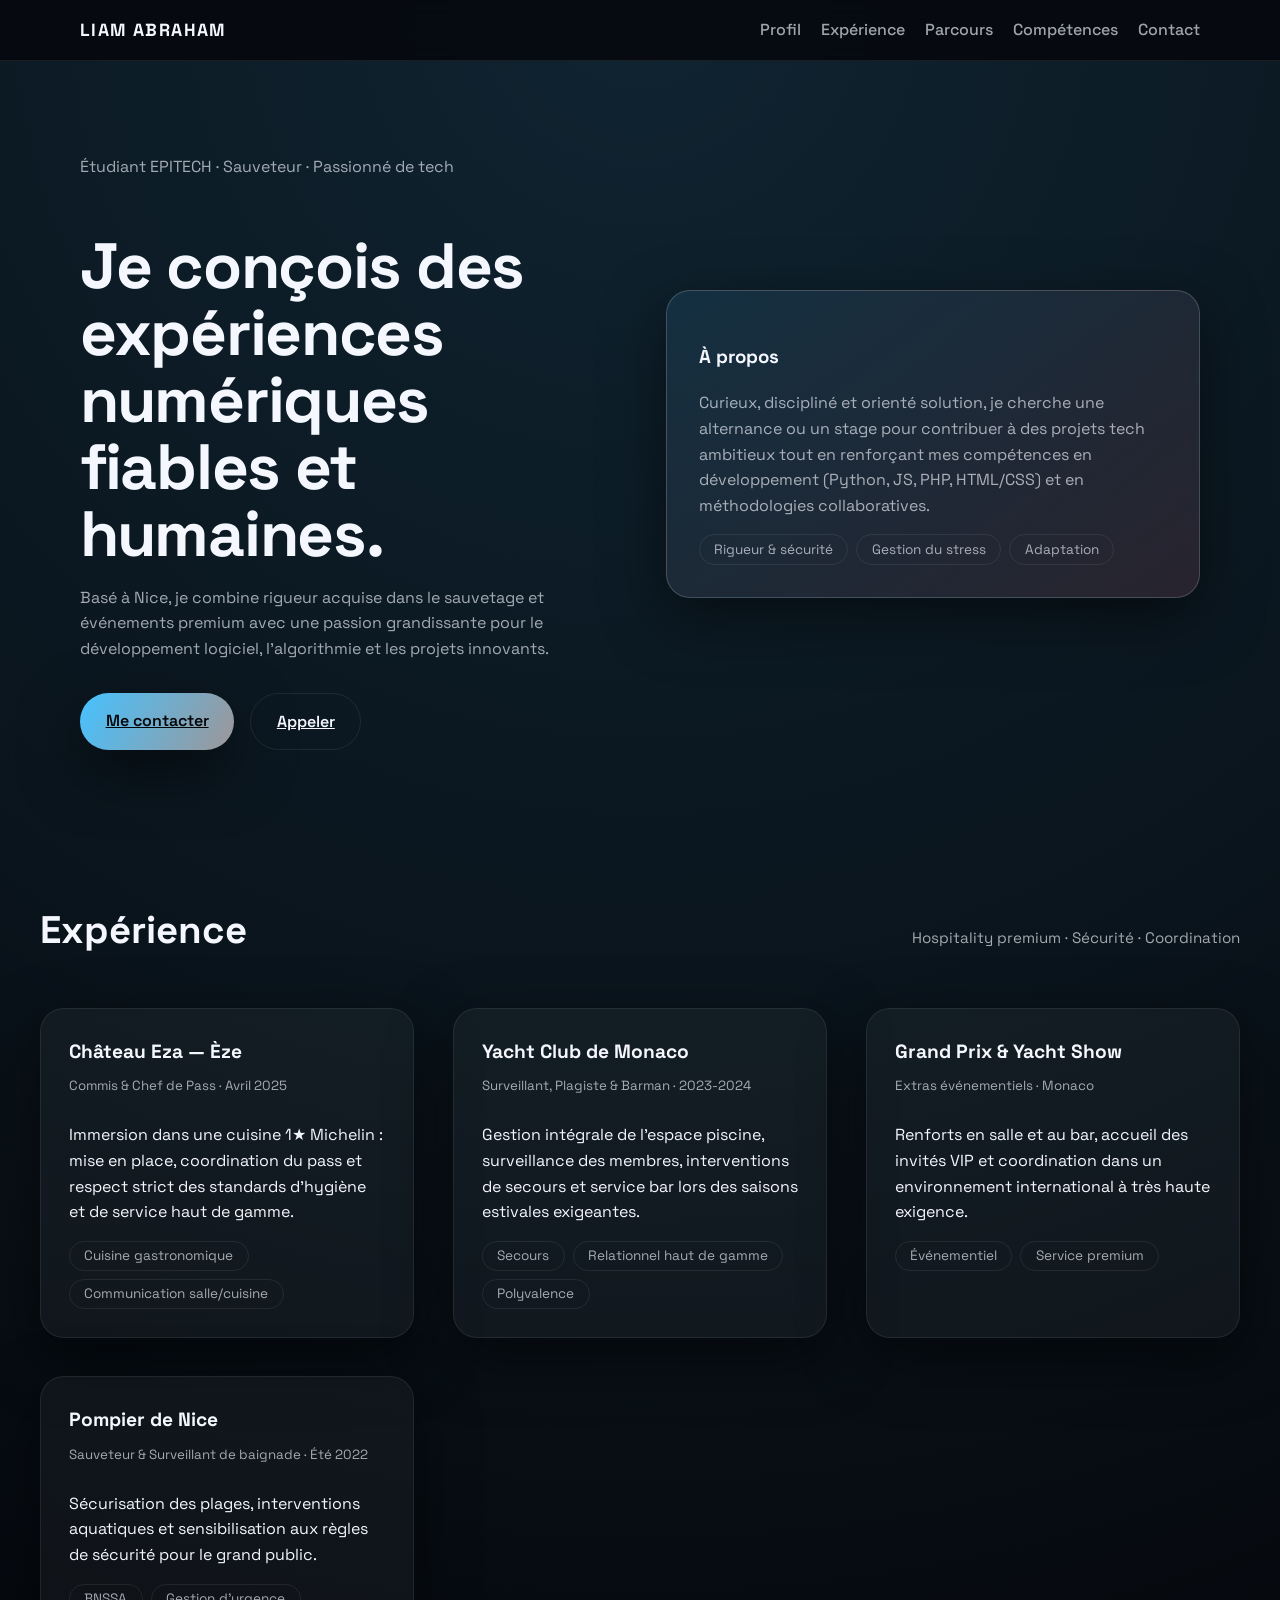
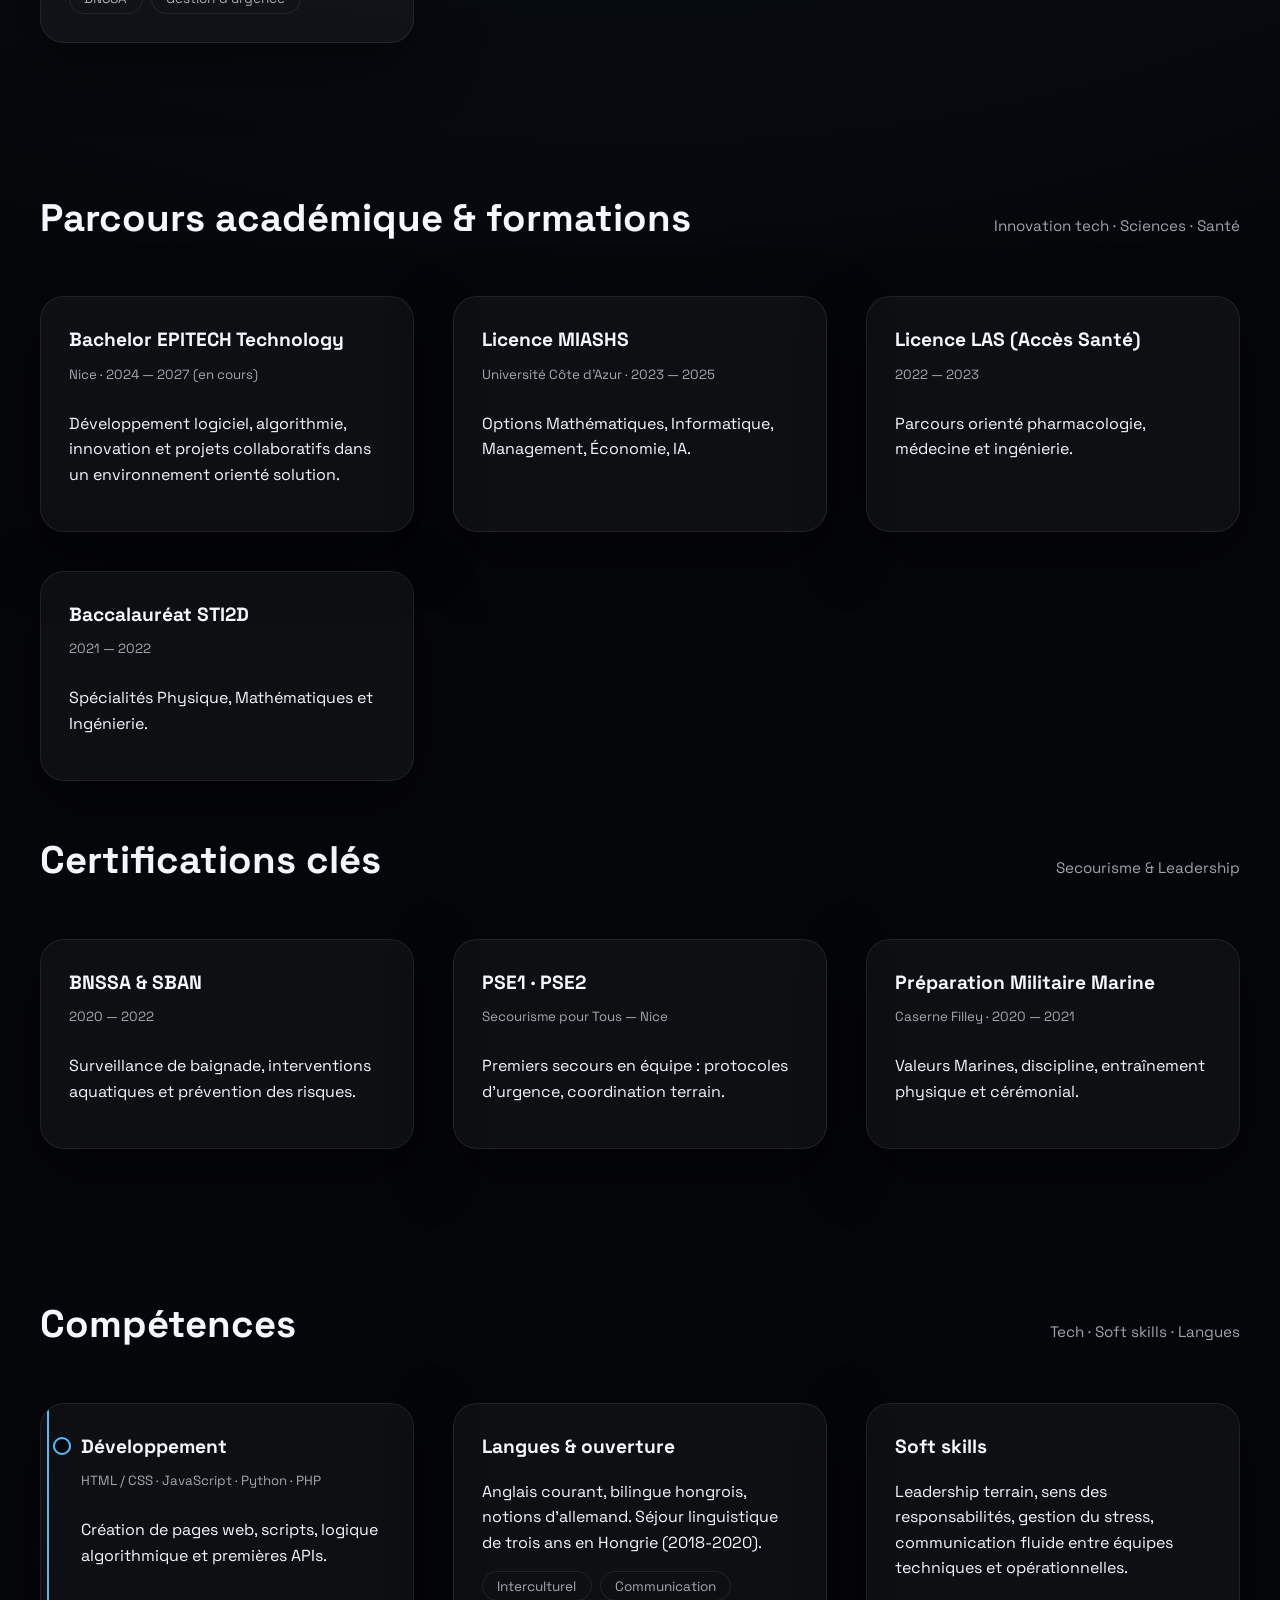
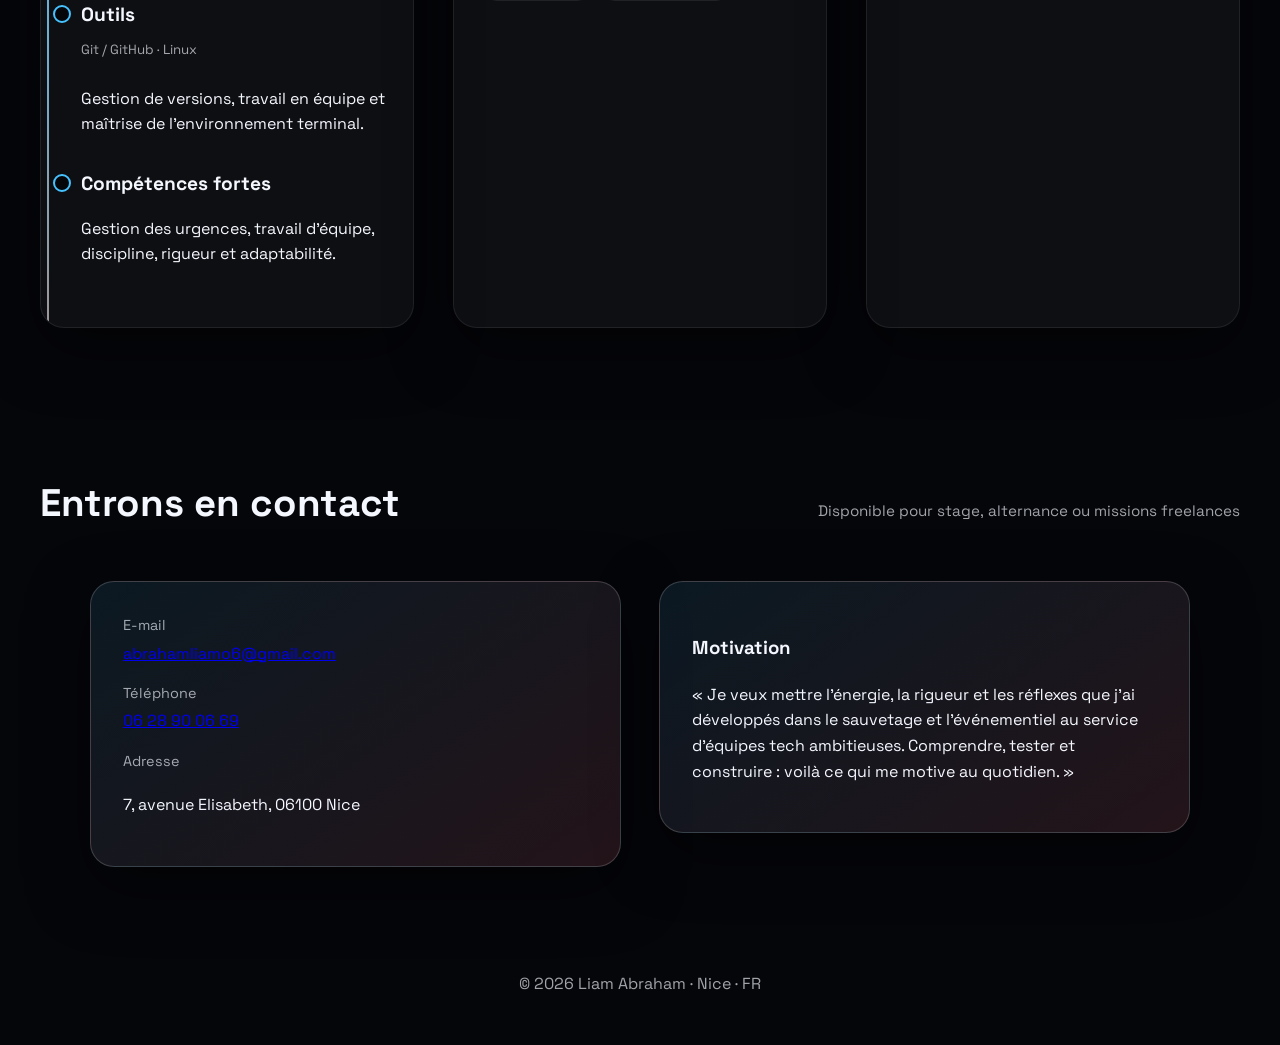
==== index.html @ f53c54f2 "ajout" ====
<!DOCTYPE html>
<html lang="fr">

<head>
  <meta charset="UTF-8" />
  <meta name="viewport" content="width=device-width, initial-scale=1.0" />
  <title>Portfolio — Liam Abraham</title>
  <link rel="preconnect" href="https://fonts.googleapis.com" />
  <link rel="preconnect" href="https://fonts.gstatic.com" crossorigin />
  <link href="https://fonts.googleapis.com/css2?family=Space+Grotesk:wght@400;500;600;700&display=swap" rel="stylesheet" />
  <link rel="stylesheet" href="./style.css" />
</head>

<body>
  <header>
    <div class="nav">
      <div class="brand">Liam Abraham</div>
      <button class="nav-toggle" aria-label="Ouvrir le menu">☰</button>
      <nav>
        <ul>
          <li><a href="#about">Profil</a></li>
          <li><a href="#experience">Expérience</a></li>
          <li><a href="#education">Parcours</a></li>
          <li><a href="#skills">Compétences</a></li>
          <li><a href="#contact">Contact</a></li>
        </ul>
      </nav>
    </div>
  </header>

  <main>
    <section class="hero" id="about">
      <div>
        <p>Étudiant EPITECH · Sauveteur · Passionné de tech</p>
        <h1>Je conçois des expériences numériques fiables et humaines.</h1>
        <p>
          Basé à Nice, je combine rigueur acquise dans le sauvetage et événements
          premium avec une passion grandissante pour le développement logiciel,
          l'algorithmie et les projets innovants.
        </p>
        <div class="cta-group">
          <a class="btn btn-primary" href="mailto:abrahamliamo6@gmail.com">Me contacter</a>
          <a class="btn btn-outline" href="tel:+33628900669">Appeler</a>
        </div>
      </div>
      <div class="profile-card">
        <h3>À propos</h3>
        <p>
          Curieux, discipliné et orienté solution, je cherche une alternance ou un stage
          pour contribuer à des projets tech ambitieux tout en renforçant mes compétences
          en développement (Python, JS, PHP, HTML/CSS) et en méthodologies collaboratives.
        </p>
        <div class="chip-row">
          <span class="chip">Rigueur & sécurité</span>
          <span class="chip">Gestion du stress</span>
          <span class="chip">Adaptation</span>
        </div>
      </div>
    </section>

    <section id="experience">
      <div class="section-heading">
        <h2>Expérience</h2>
        <span>Hospitality premium · Sécurité · Coordination</span>
      </div>
      <div class="grid">
        <article class="card">
          <h3>Château Eza — Èze</h3>
          <small>Commis & Chef de Pass · Avril 2025</small>
          <p>
            Immersion dans une cuisine 1★ Michelin : mise en place, coordination du pass et
            respect strict des standards d'hygiène et de service haut de gamme.
          </p>
          <div class="chip-row">
            <span class="chip">Cuisine gastronomique</span>
            <span class="chip">Communication salle/cuisine</span>
          </div>
        </article>
        <article class="card">
          <h3>Yacht Club de Monaco</h3>
          <small>Surveillant, Plagiste & Barman · 2023-2024</small>
          <p>
            Gestion intégrale de l'espace piscine, surveillance des membres, interventions de
            secours et service bar lors des saisons estivales exigeantes.
          </p>
          <div class="chip-row">
            <span class="chip">Secours</span>
            <span class="chip">Relationnel haut de gamme</span>
            <span class="chip">Polyvalence</span>
          </div>
        </article>
        <article class="card">
          <h3>Grand Prix & Yacht Show</h3>
          <small>Extras événementiels · Monaco</small>
          <p>
            Renforts en salle et au bar, accueil des invités VIP et coordination dans un
            environnement international à très haute exigence.
          </p>
          <div class="chip-row">
            <span class="chip">Événementiel</span>
            <span class="chip">Service premium</span>
          </div>
        </article>
        <article class="card">
          <h3>Pompier de Nice</h3>
          <small>Sauveteur & Surveillant de baignade · Été 2022</small>
          <p>
            Sécurisation des plages, interventions aquatiques et sensibilisation aux
            règles de sécurité pour le grand public.
          </p>
          <div class="chip-row">
            <span class="chip">BNSSA</span>
            <span class="chip">Gestion d'urgence</span>
          </div>
        </article>
      </div>
    </section>

    <section id="education">
      <div class="section-heading">
        <h2>Parcours académique & formations</h2>
        <span>Innovation tech · Sciences · Santé</span>
      </div>
      <div class="grid">
        <article class="card">
          <h3>Bachelor EPITECH Technology</h3>
          <small>Nice · 2024 — 2027 (en cours)</small>
          <p>
            Développement logiciel, algorithmie, innovation et projets collaboratifs dans un
            environnement orienté solution.
          </p>
        </article>
        <article class="card">
          <h3>Licence MIASHS</h3>
          <small>Université Côte d'Azur · 2023 — 2025</small>
          <p>
            Options Mathématiques, Informatique, Management, Économie, IA.
          </p>
        </article>
        <article class="card">
          <h3>Licence LAS (Accès Santé)</h3>
          <small>2022 — 2023</small>
          <p>Parcours orienté pharmacologie, médecine et ingénierie.</p>
        </article>
        <article class="card">
          <h3>Baccalauréat STI2D</h3>
          <small>2021 — 2022</small>
          <p>Spécialités Physique, Mathématiques et Ingénierie.</p>
        </article>
      </div>
      <div class="section-heading cert-heading">
        <h2>Certifications clés</h2>
        <span>Secourisme & Leadership</span>
      </div>
      <div class="grid">
        <article class="card">
          <h3>BNSSA & SBAN</h3>
          <small>2020 — 2022</small>
          <p>Surveillance de baignade, interventions aquatiques et prévention des risques.</p>
        </article>
        <article class="card">
          <h3>PSE1 · PSE2</h3>
          <small>Secourisme pour Tous — Nice</small>
          <p>Premiers secours en équipe : protocoles d'urgence, coordination terrain.</p>
        </article>
        <article class="card">
          <h3>Préparation Militaire Marine</h3>
          <small>Caserne Filley · 2020 — 2021</small>
          <p>Valeurs Marines, discipline, entraînement physique et cérémonial.</p>
        </article>
      </div>
    </section>

    <section id="skills">
      <div class="section-heading">
        <h2>Compétences</h2>
        <span>Tech · Soft skills · Langues</span>
      </div>
      <div class="grid">
        <article class="card timeline">
          <div class="timeline-item">
            <h3>Développement</h3>
            <small>HTML / CSS · JavaScript · Python · PHP</small>
            <p>Création de pages web, scripts, logique algorithmique et premières APIs.</p>
          </div>
          <div class="timeline-item">
            <h3>Outils</h3>
            <small>Git / GitHub · Linux</small>
            <p>Gestion de versions, travail en équipe et maîtrise de l'environnement terminal.</p>
          </div>
          <div class="timeline-item">
            <h3>Compétences fortes</h3>
            <p>Gestion des urgences, travail d'équipe, discipline, rigueur et adaptabilité.</p>
          </div>
        </article>
        <article class="card">
          <h3>Langues & ouverture</h3>
          <p>
            Anglais courant, bilingue hongrois, notions d'allemand. Séjour linguistique de trois
            ans en Hongrie (2018-2020).
          </p>
          <div class="chip-row">
            <span class="chip">Interculturel</span>
            <span class="chip">Communication</span>
          </div>
        </article>
        <article class="card">
          <h3>Soft skills</h3>
          <p>
            Leadership terrain, sens des responsabilités, gestion du stress, communication fluide
            entre équipes techniques et opérationnelles.
          </p>
        </article>
      </div>
    </section>

    <section id="contact">
      <div class="section-heading">
        <h2>Entrons en contact</h2>
        <span>Disponible pour stage, alternance ou missions freelances</span>
      </div>
      <div class="profile">
        <article class="profile-card contact-card">
          <div class="contact-item">
            <span>E-mail</span>
            <a href="mailto:abrahamliamo6@gmail.com">abrahamliamo6@gmail.com</a>
          </div>
          <div class="contact-item">
            <span>Téléphone</span>
            <a href="tel:+33628900669">06 28 90 06 69</a>
          </div>
          <div class="contact-item">
            <span>Adresse</span>
            <p>7, avenue Elisabeth, 06100 Nice</p>
          </div>
        </article>
        <article class="profile-card">
          <h3>Motivation</h3>
          <p>
            « Je veux mettre l'énergie, la rigueur et les réflexes que j'ai développés dans
            le sauvetage et l'événementiel au service d'équipes tech ambitieuses. Comprendre,
            tester et construire : voilà ce qui me motive au quotidien. »
          </p>
        </article>
      </div>
    </section>
  </main>

  <footer>
    © <span id="year"></span> Liam Abraham · Nice · FR
  </footer>

  <script src="./app.js"></script>
</body>

</html>
---- style.css ----
:root {
  --bg: #05060a;
  --bg-alt: #0f1017;
  --primary: #46c2ff;
  --accent: #9e9697;
  --text: #f5f7ff;
  --muted: rgba(245, 247, 255, 0.65);
  --card: rgba(255, 255, 255, 0.04);
  --card-border: rgba(255, 255, 255, 0.08);
  --shadow: 0 20px 60px rgba(0, 0, 0, 0.5);
}

* {
  box-sizing: border-box;
}

body {
  margin: 0;
  min-height: 100vh;
  font-family: "Space Grotesk", system-ui, -apple-system, BlinkMacSystemFont, sans-serif;
  background: radial-gradient(circle at top, rgba(70, 194, 255, 0.16), transparent 45%), var(--bg);
  color: var(--text);
  line-height: 1.6;
  overflow-x: hidden;
}

img {
  max-width: 100%;
  display: block;
}

header {
  position: sticky;
  top: 0;
  z-index: 10;
  backdrop-filter: blur(16px);
  background: rgba(5, 6, 10, 0.8);
  border-bottom: 1px solid var(--card-border);
}

.nav {
  max-width: 1200px;
  margin: 0 auto;
  padding: 1rem clamp(1rem, 4vw, 2.5rem);
  display: flex;
  align-items: center;
  justify-content: space-between;
  gap: 1rem;
}

.brand {
  font-weight: 700;
  font-size: 1.1rem;
  letter-spacing: 0.08em;
  text-transform: uppercase;
}

nav ul {
  list-style: none;
  display: flex;
  gap: 1.25rem;
  margin: 0;
  padding: 0;
}

nav a {
  text-decoration: none;
  color: var(--muted);
  font-weight: 500;
  transition: color 0.3s ease;
}

nav a:hover {
  color: var(--primary);
}

.nav-toggle {
  display: none;
  background: transparent;
  border: 1px solid var(--card-border);
  border-radius: 50%;
  width: 44px;
  height: 44px;
  color: var(--text);
  font-size: 1.3rem;
}

.hero {
  max-width: 1200px;
  margin: 0 auto;
  padding: clamp(2rem, 6vw, 6rem) clamp(1rem, 4vw, 2.5rem);
  display: grid;
  grid-template-columns: repeat(auto-fit, minmax(280px, 1fr));
  gap: clamp(2rem, 4vw, 4rem);
  align-items: center;
}

.hero h1 {
  font-size: clamp(2.4rem, 6vw, 4rem);
  line-height: 1.05;
  margin-bottom: 1rem;
  letter-spacing: -0.02em;
}

.hero p {
  color: var(--muted);
}

.cta-group {
  display: flex;
  flex-wrap: wrap;
  gap: 1rem;
  margin-top: 2rem;
}

.btn {
  padding: 0.9rem 1.6rem;
  border-radius: 999px;
  border: none;
  font-weight: 600;
  cursor: pointer;
  transition: transform 0.3s ease, box-shadow 0.3s ease;
}

.btn-primary {
  background: linear-gradient(120deg, var(--primary), var(--accent));
  color: var(--bg);
  box-shadow: var(--shadow);
}

.btn-outline {
  background: transparent;
  border: 1px solid var(--card-border);
  color: var(--text);
}

.btn:hover {
  transform: translateY(-3px);
}

section {
  padding: clamp(2rem, 6vw, 4.5rem) clamp(1rem, 4vw, 2.5rem);
}

.section-heading {
  max-width: 1200px;
  margin: 0 auto 3rem;
  display: flex;
  justify-content: space-between;
  align-items: baseline;
  gap: 1rem;
}

.section-heading h2 {
  margin: 0;
  font-size: clamp(1.8rem, 3vw, 2.4rem);
}

.section-heading span {
  color: var(--muted);
  font-size: 0.95rem;
}

.cert-heading {
  margin-top: 3rem;
}

.grid {
  max-width: 1200px;
  margin: 0 auto;
  display: grid;
  grid-template-columns: repeat(auto-fit, minmax(280px, 1fr));
  gap: clamp(1.5rem, 3vw, 2.5rem);
}

.card {
  background: var(--card);
  border: 1px solid var(--card-border);
  border-radius: 24px;
  padding: 1.75rem;
  box-shadow: var(--shadow);
  position: relative;
  overflow: hidden;
  isolation: isolate;
  transform: translateY(20px);
  opacity: 0;
  transition: transform 0.8s cubic-bezier(0.19, 1, 0.22, 1), opacity 0.8s ease;
}

.card::after {
  content: "";
  position: absolute;
  inset: 0;
  background: radial-gradient(circle at top right, rgba(70, 194, 255, 0.2), transparent 40%);
  opacity: 0;
  transition: opacity 0.4s ease;
  z-index: -1;
}

.card.visible {
  transform: translateY(0);
  opacity: 1;
}

.card:hover::after {
  opacity: 1;
}

.card h3 {
  margin-top: 0;
  margin-bottom: 0.3rem;
  font-size: 1.2rem;
}

.card small {
  display: inline-block;
  color: var(--muted);
  margin-bottom: 0.6rem;
}

.chip-row {
  display: flex;
  flex-wrap: wrap;
  gap: 0.5rem;
  margin-top: 1rem;
}

.chip {
  border: 1px solid var(--card-border);
  border-radius: 999px;
  padding: 0.2rem 0.9rem;
  font-size: 0.85rem;
  color: var(--muted);
}

.timeline {
  position: relative;
  padding-left: 1.5rem;
}

.timeline::before {
  content: "";
  position: absolute;
  left: 0.4rem;
  top: 0;
  bottom: 0;
  width: 2px;
  background: linear-gradient(var(--primary), var(--accent));
}

.timeline-item {
  position: relative;
  padding-left: 1rem;
  margin-bottom: 2rem;
}

.timeline-item::before {
  content: "";
  position: absolute;
  left: -0.75rem;
  top: 0.3rem;
  width: 14px;
  height: 14px;
  border-radius: 50%;
  background: var(--bg);
  border: 2px solid var(--primary);
}

.profile {
  max-width: 1100px;
  margin: 0 auto;
  display: grid;
  grid-template-columns: repeat(auto-fit, minmax(260px, 1fr));
  gap: clamp(1.5rem, 3vw, 3rem);
  align-items: start;
}

.profile-card {
  padding: 2rem;
  border-radius: 24px;
  background: linear-gradient(145deg, rgba(70, 194, 255, 0.1), rgba(255, 122, 144, 0.12));
  border: 1px solid rgba(255, 255, 255, 0.18);
  box-shadow: var(--shadow);
}

.contact-card {
  display: grid;
  gap: 1rem;
}

.contact-item {
  display: flex;
  flex-direction: column;
  gap: 0.2rem;
}

.contact-item span {
  color: var(--muted);
  font-size: 0.9rem;
}

footer {
  text-align: center;
  padding: 2rem 1rem 3rem;
  color: var(--muted);
}

@media (max-width: 768px) {
  nav ul {
    position: absolute;
    top: 68px;
    right: clamp(1rem, 4vw, 2rem);
    flex-direction: column;
    background: rgba(5, 6, 10, 0.95);
    padding: 1rem 1.5rem;
    border-radius: 18px;
    border: 1px solid var(--card-border);
    display: none;
  }

  nav ul.open {
    display: flex;
  }

  .nav-toggle {
    display: grid;
    place-items: center;
  }
}
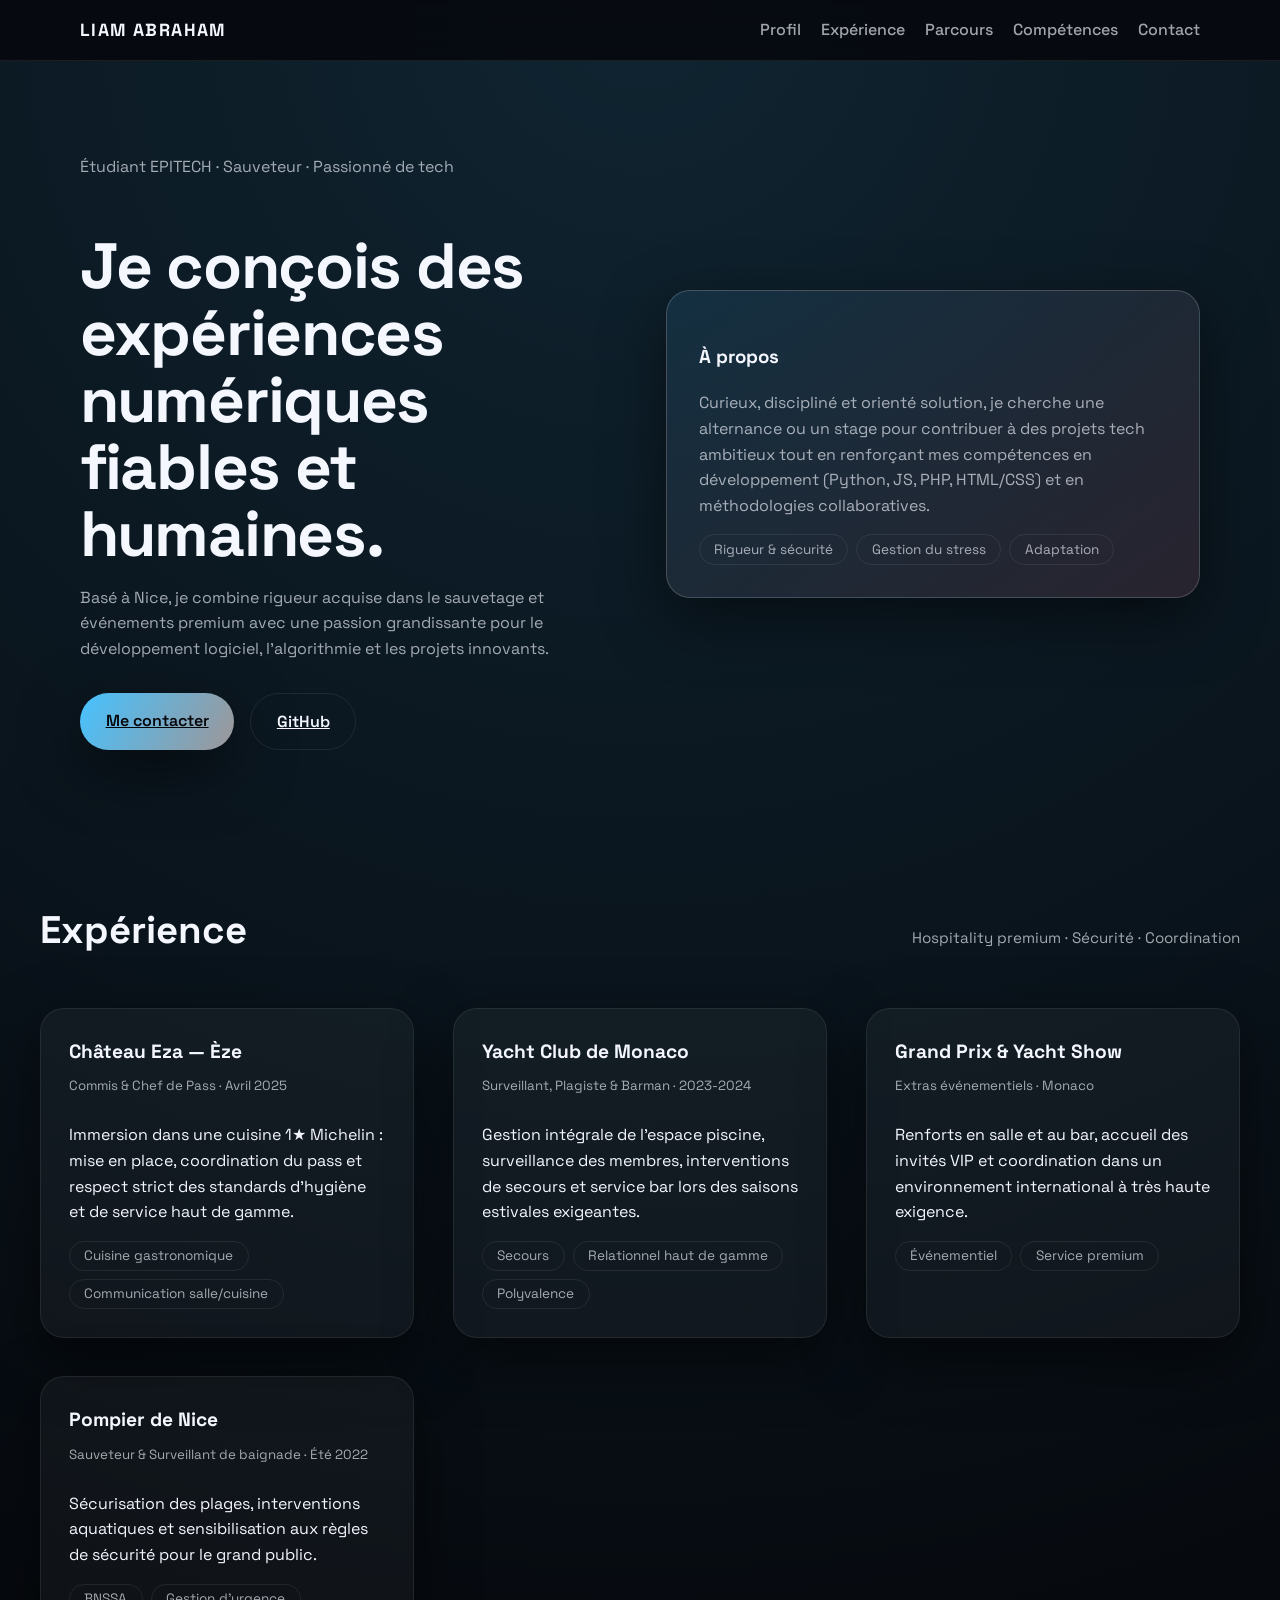
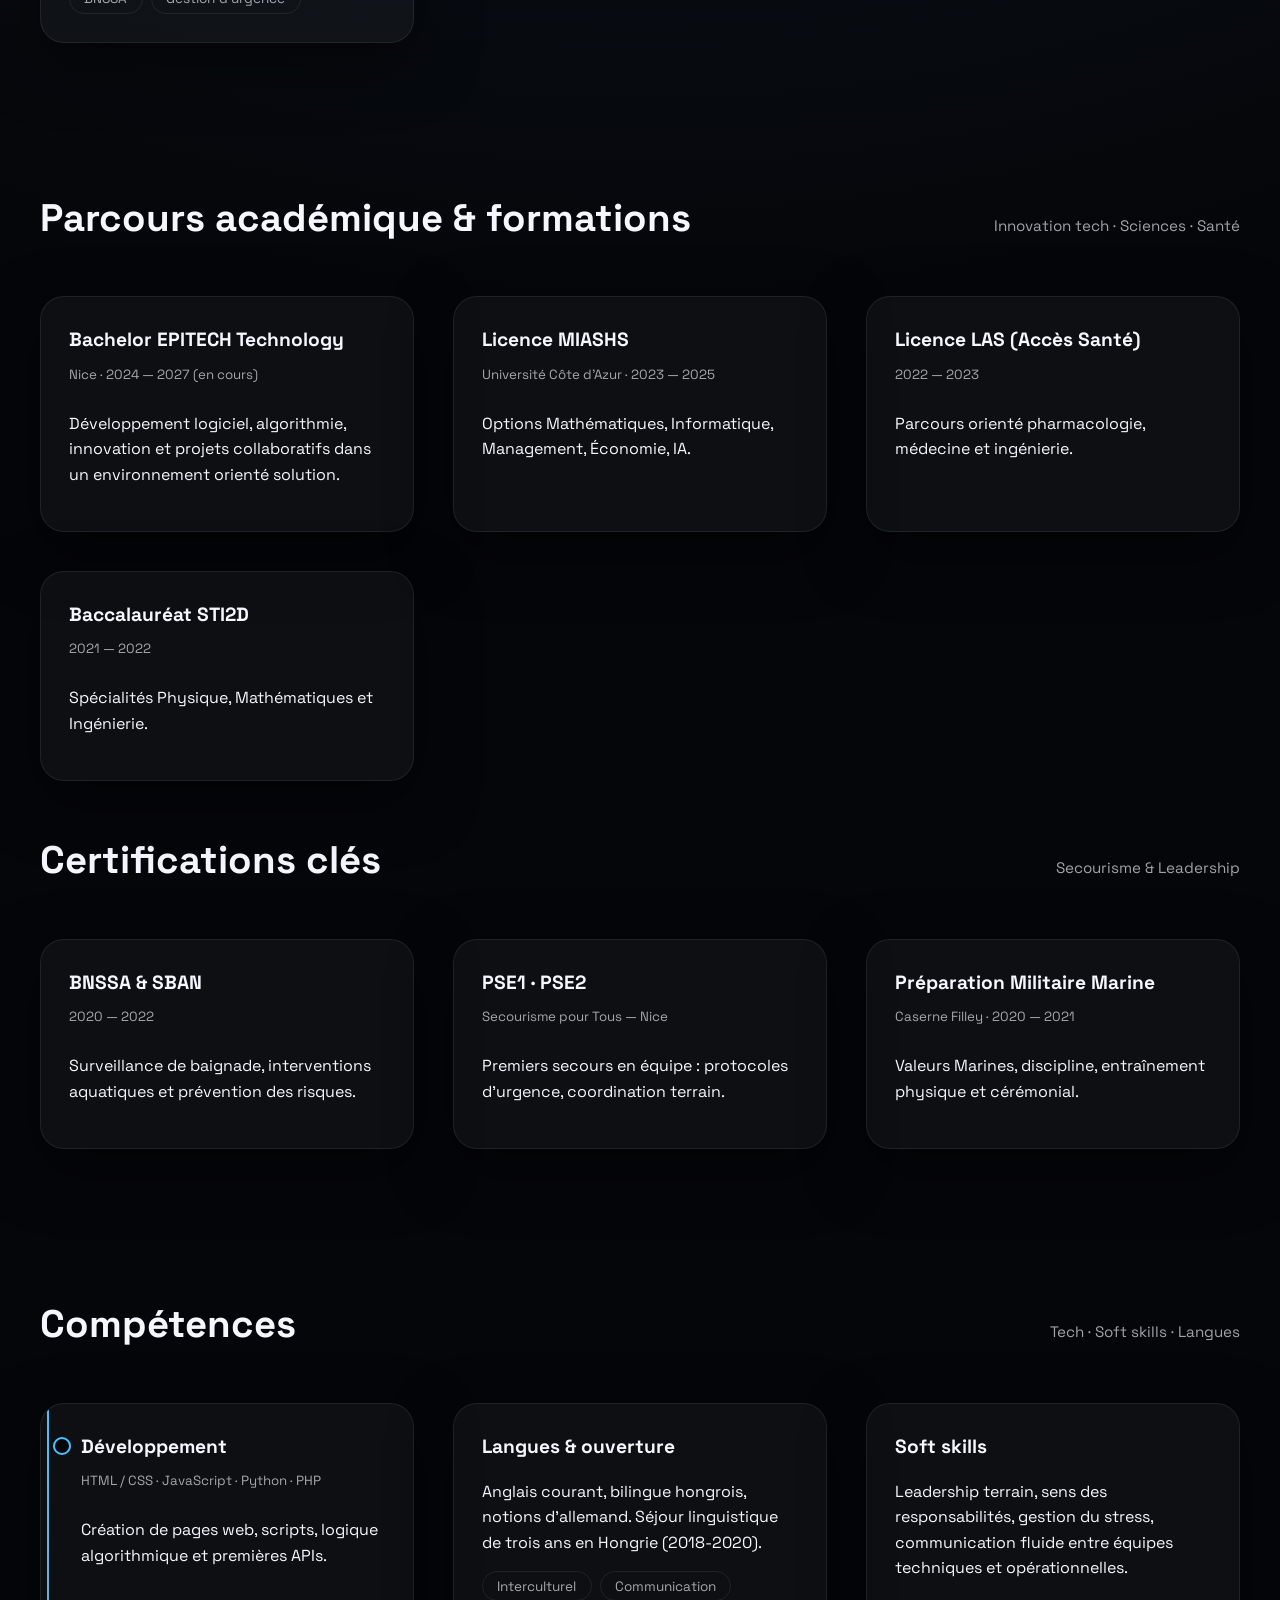
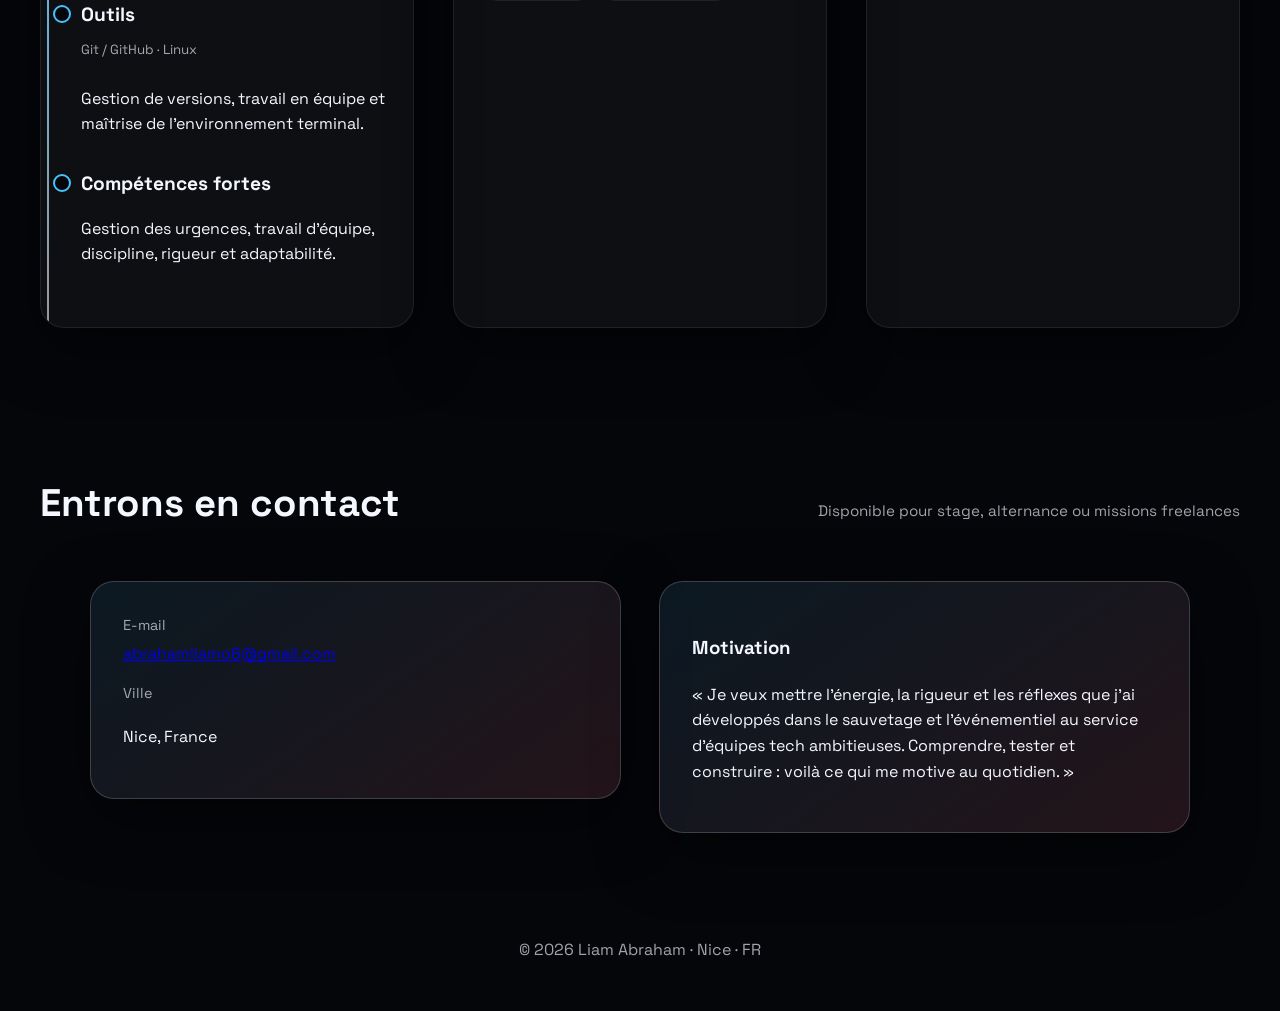
==== commit 4658797e: "Retrait de l'adresse et du numéro de téléphone" ====
--- a/index.html
+++ b/index.html
@@ -40,7 +40,7 @@
         </p>
         <div class="cta-group">
           <a class="btn btn-primary" href="mailto:abrahamliamo6@gmail.com">Me contacter</a>
-          <a class="btn btn-outline" href="tel:+33628900669">Appeler</a>
+          <a class="btn btn-outline" href="https://github.com/Liam-tech0">GitHub</a>
         </div>
       </div>
       <div class="profile-card">
@@ -226,12 +226,8 @@
             <a href="mailto:abrahamliamo6@gmail.com">abrahamliamo6@gmail.com</a>
           </div>
           <div class="contact-item">
-            <span>Téléphone</span>
-            <a href="tel:+33628900669">06 28 90 06 69</a>
-          </div>
-          <div class="contact-item">
-            <span>Adresse</span>
-            <p>7, avenue Elisabeth, 06100 Nice</p>
+            <span>Ville</span>
+            <p>Nice, France</p>
           </div>
         </article>
         <article class="profile-card">
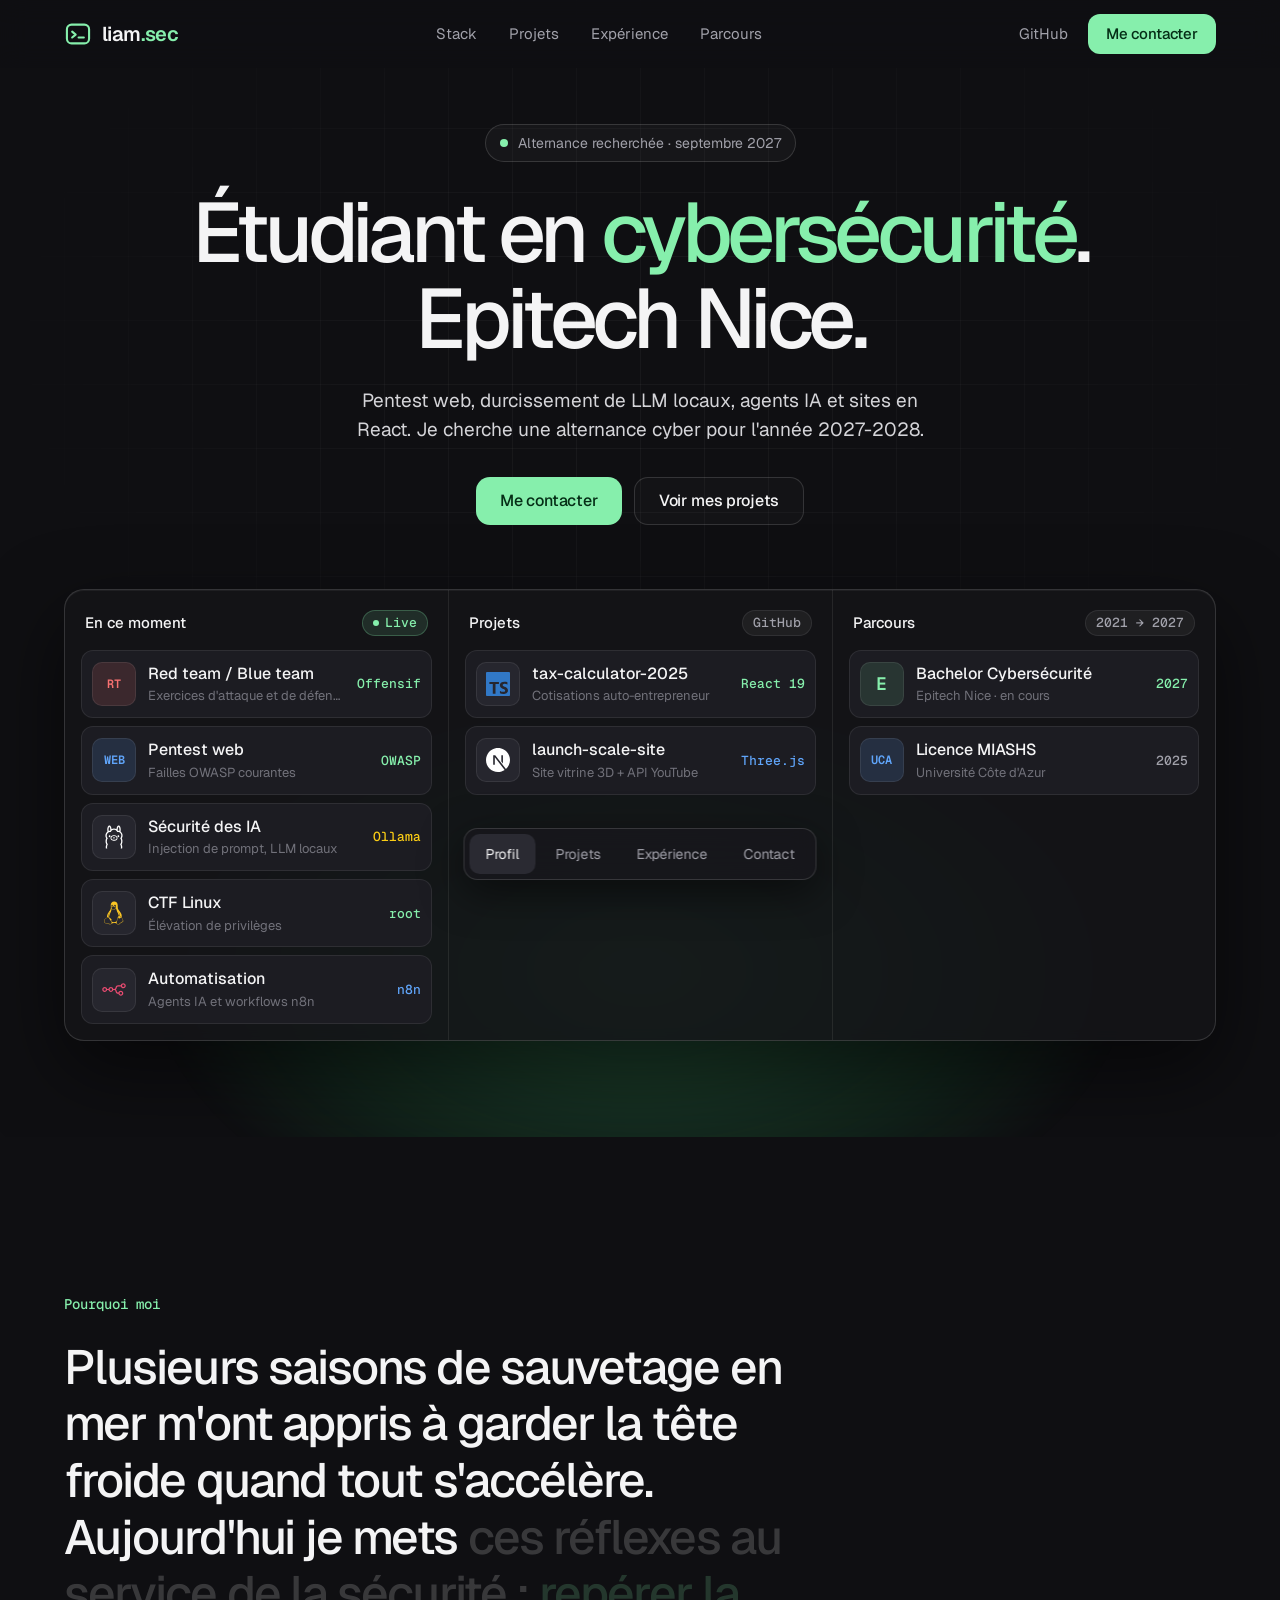
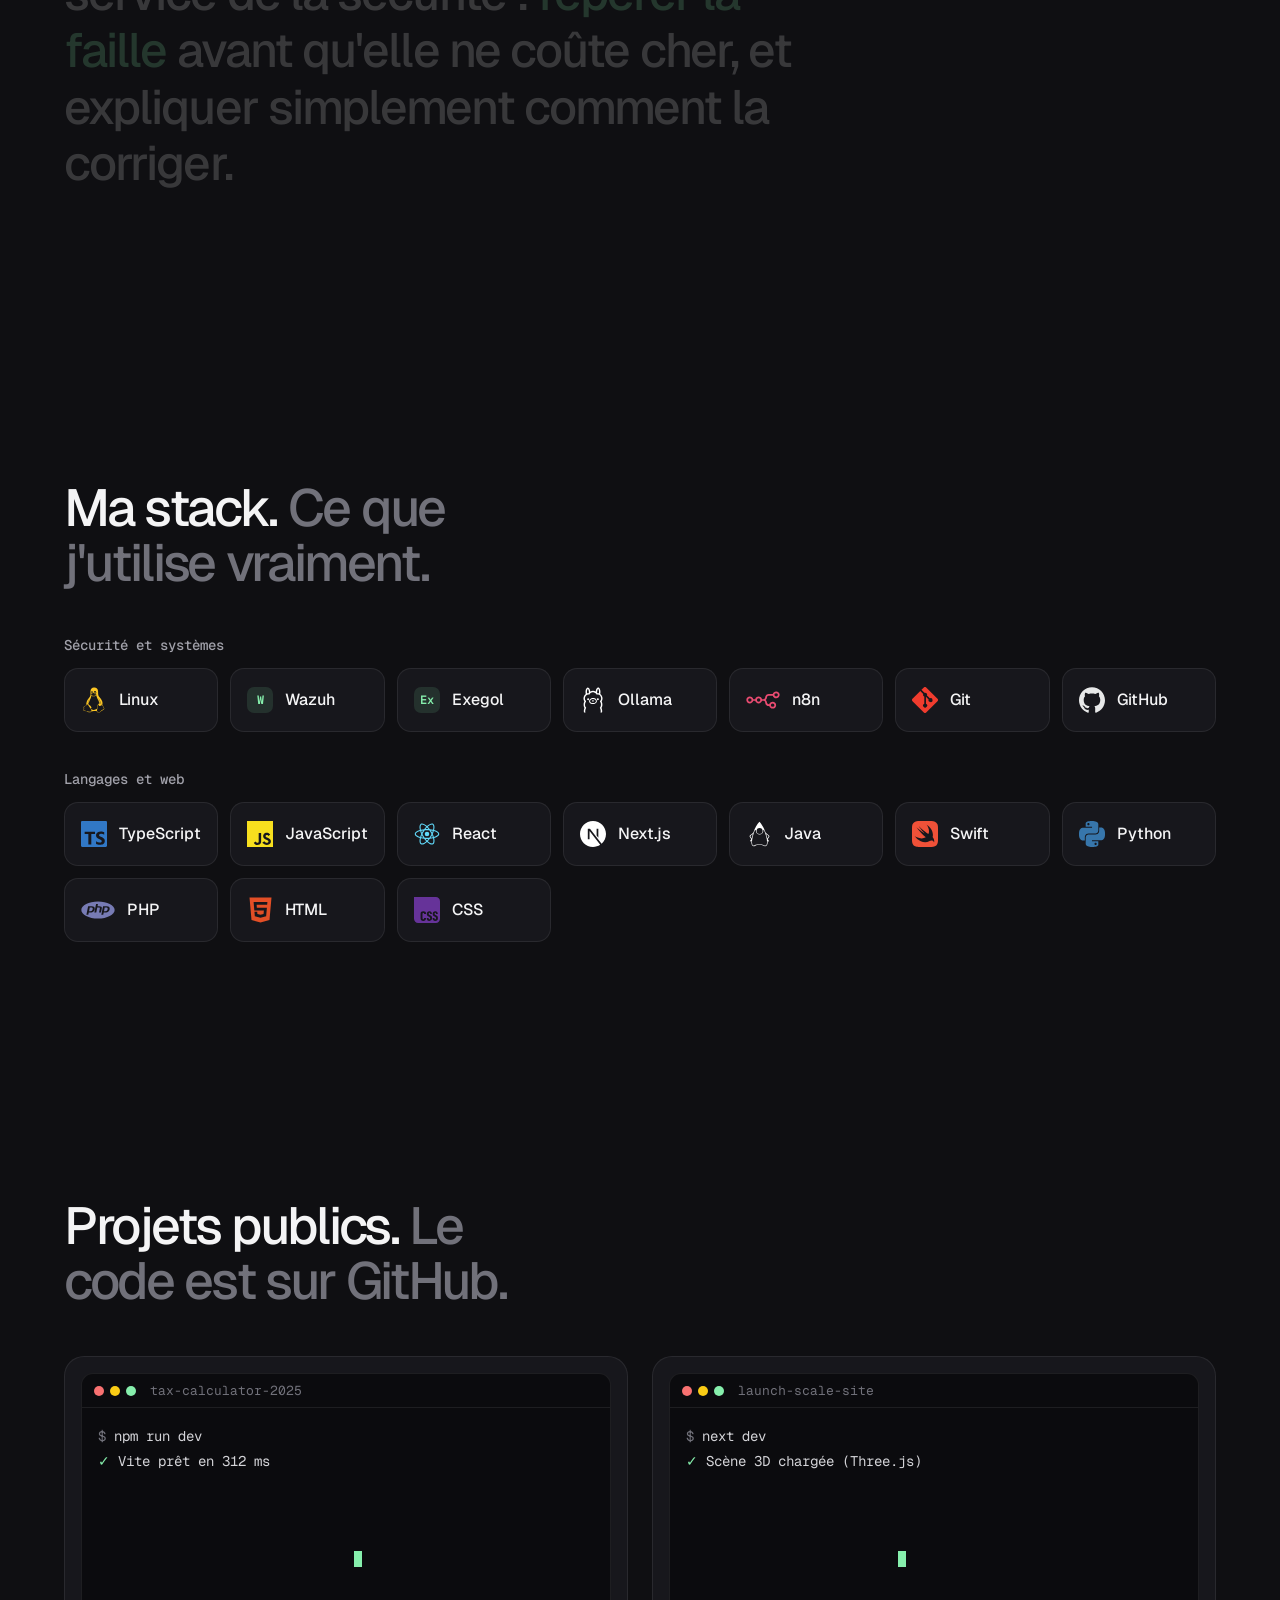
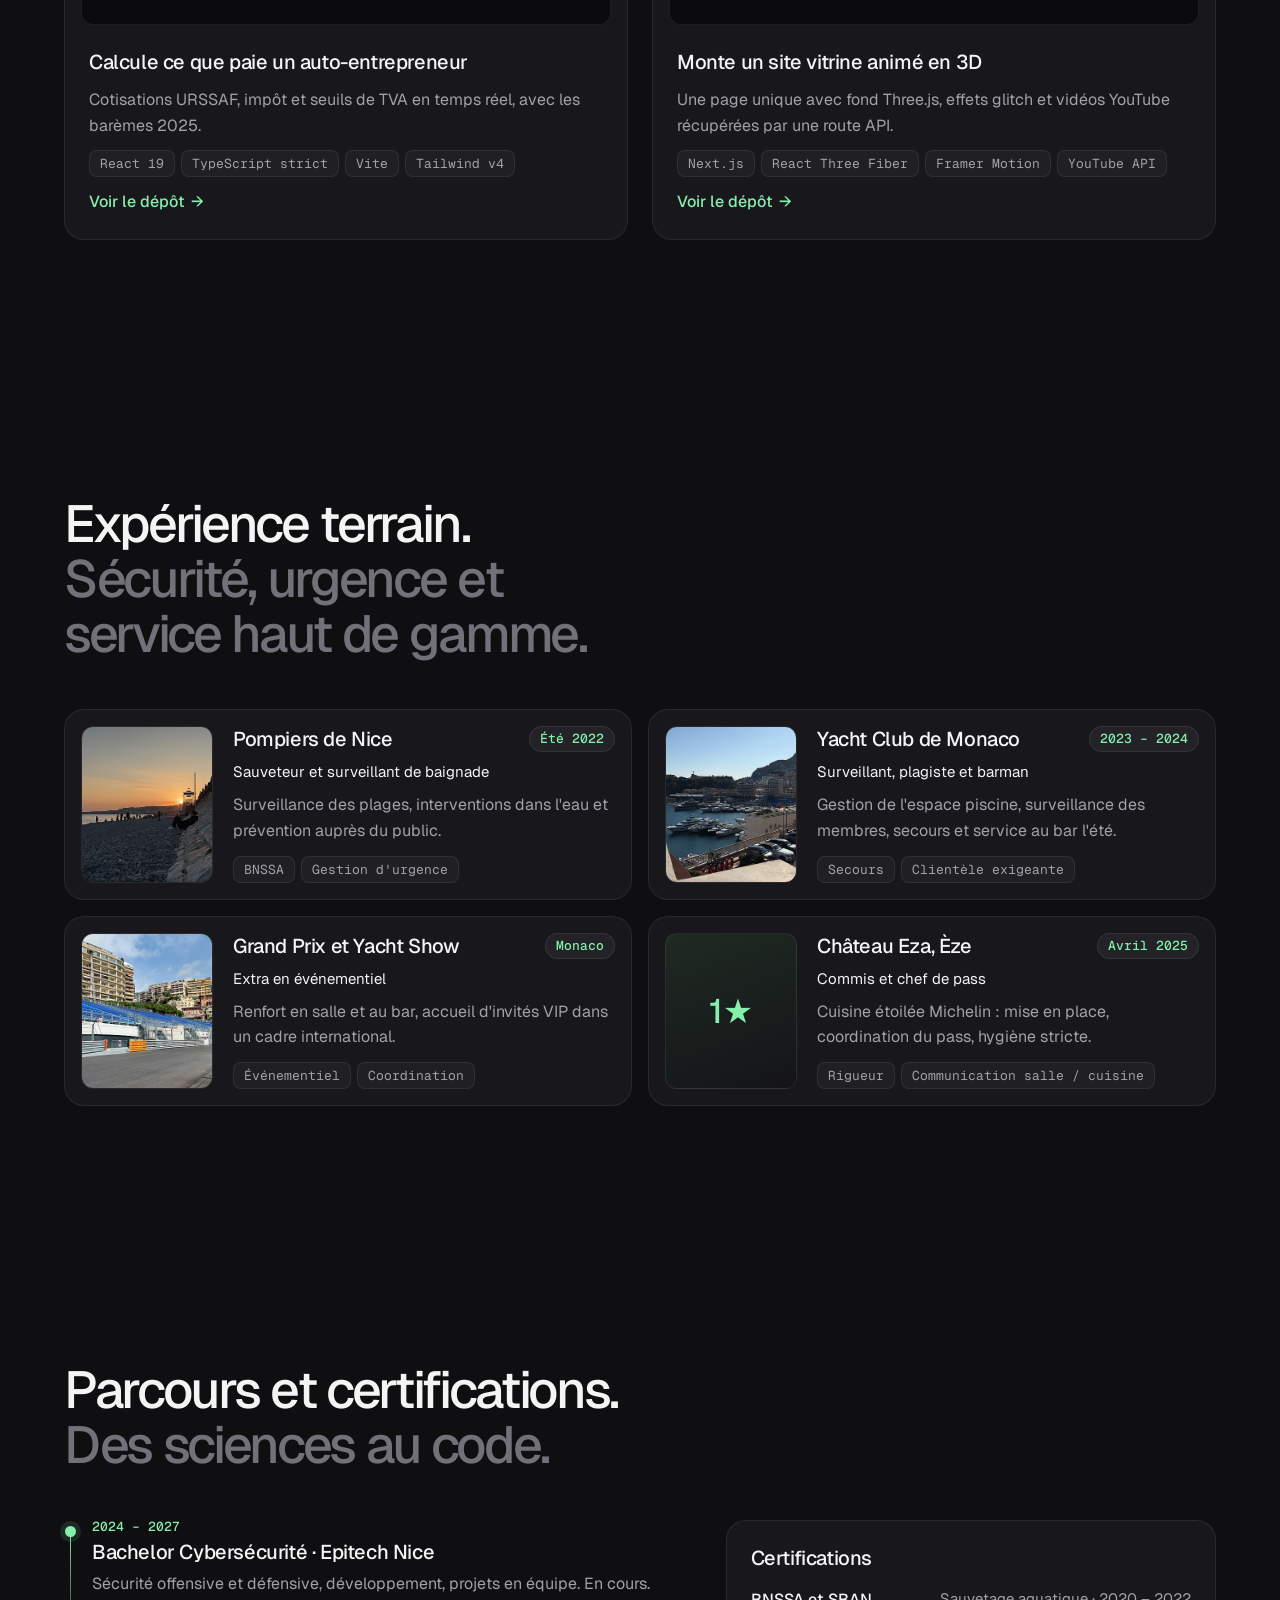
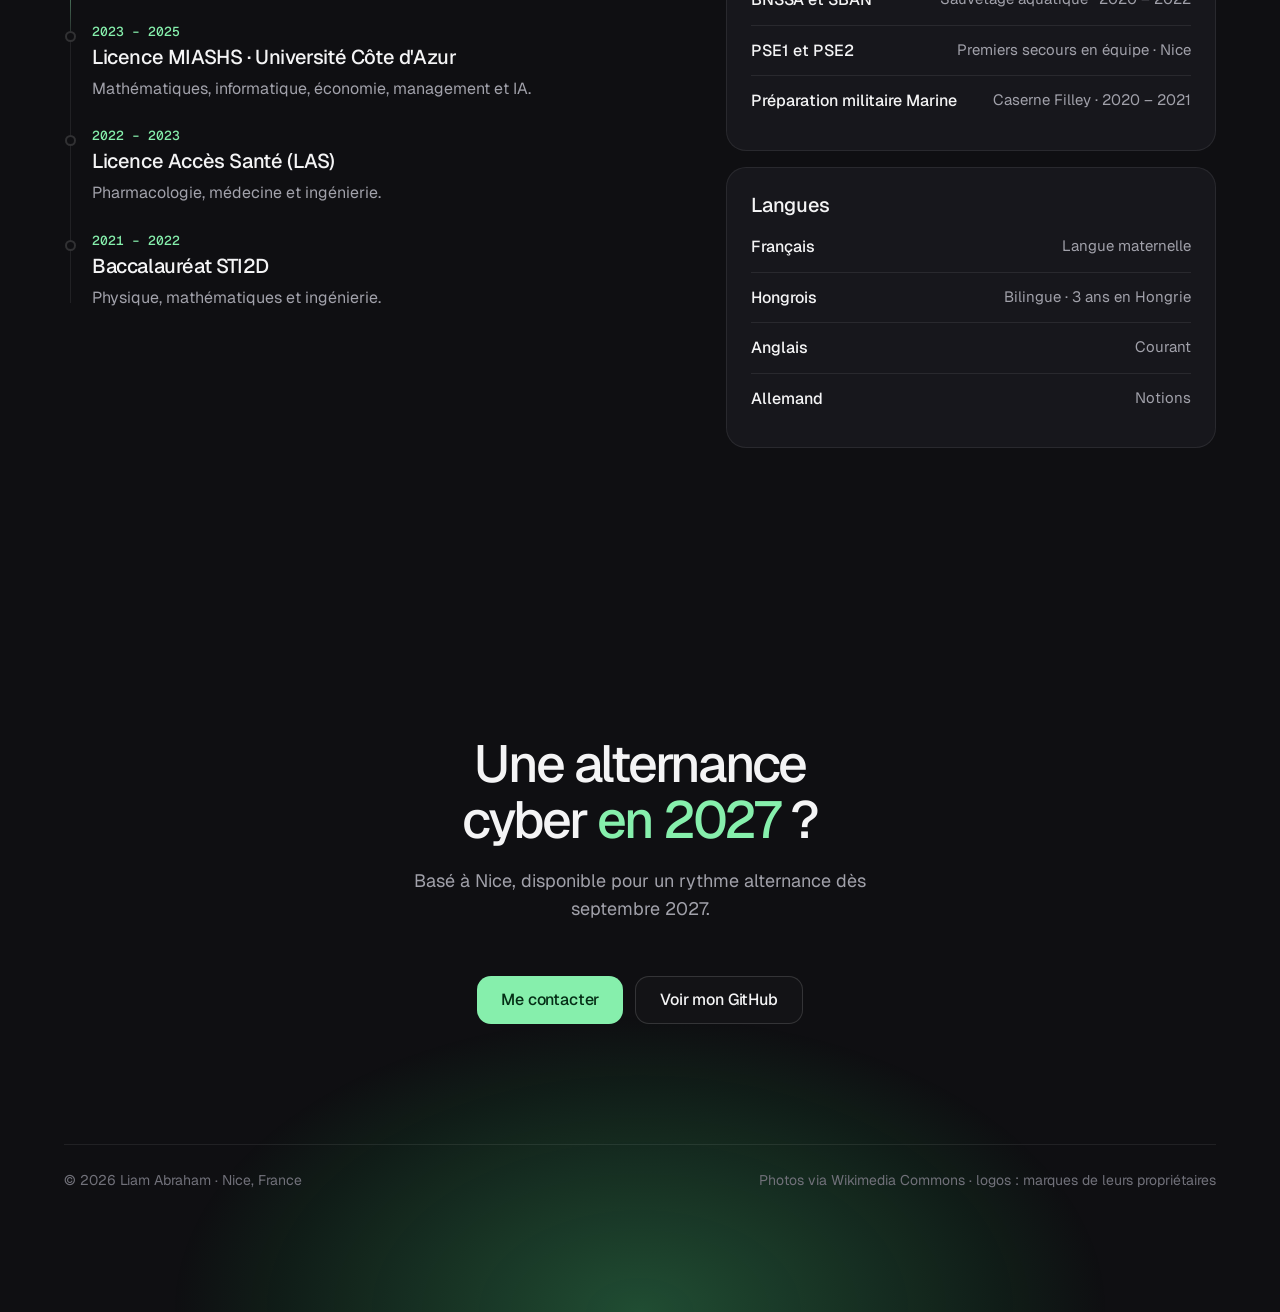
==== commit a34a25eb: "Refonte complète du CV : thème terminal sombre, profil cybersécurité - Nouveau design sombre inspiré" ====
--- a/index.html
+++ b/index.html
@@ -1,253 +1,361 @@
-<!DOCTYPE html>
+<!doctype html>
 <html lang="fr">
-
 <head>
-  <meta charset="UTF-8" />
-  <meta name="viewport" content="width=device-width, initial-scale=1.0" />
-  <title>Portfolio — Liam Abraham</title>
-  <link rel="preconnect" href="https://fonts.googleapis.com" />
-  <link rel="preconnect" href="https://fonts.gstatic.com" crossorigin />
-  <link href="https://fonts.googleapis.com/css2?family=Space+Grotesk:wght@400;500;600;700&display=swap" rel="stylesheet" />
-  <link rel="stylesheet" href="./style.css" />
+  <meta charset="utf-8">
+  <meta name="viewport" content="width=device-width, initial-scale=1, viewport-fit=cover">
+  <title>Liam Abraham : étudiant en cybersécurité à Epitech Nice</title>
+  <meta name="description" content="CV de Liam Abraham, en Bachelor Cybersécurité à Epitech Nice. Pentest web, sécurité des IA, automatisation et développement React. Cherche une alternance à partir de septembre 2027.">
+  <meta property="og:type" content="website">
+  <meta property="og:title" content="Liam Abraham, étudiant en cybersécurité">
+  <meta property="og:description" content="Bachelor Cybersécurité à Epitech Nice, alternance recherchée dès septembre 2027.">
+  <meta name="twitter:card" content="summary">
+  <meta name="theme-color" content="#0f0f12">
+  <link rel="icon" href="favicon.svg" type="image/svg+xml">
+  <link rel="preconnect" href="https://fonts.googleapis.com">
+  <link rel="preconnect" href="https://fonts.gstatic.com" crossorigin>
+  <link href="https://fonts.googleapis.com/css2?family=Geist:wght@400;500;600&family=Geist+Mono:wght@400;500&display=swap" rel="stylesheet">
+  <link rel="stylesheet" href="style.css">
+  <script>document.documentElement.classList.add('js')</script>
 </head>
-
 <body>
-  <header>
-    <div class="nav">
-      <div class="brand">Liam Abraham</div>
-      <button class="nav-toggle" aria-label="Ouvrir le menu">☰</button>
-      <nav>
-        <ul>
-          <li><a href="#about">Profil</a></li>
-          <li><a href="#experience">Expérience</a></li>
-          <li><a href="#education">Parcours</a></li>
-          <li><a href="#skills">Compétences</a></li>
-          <li><a href="#contact">Contact</a></li>
-        </ul>
+  <a class="skip" href="#top">Aller au contenu</a>
+
+  <header class="nav">
+    <div class="wrap nav__bar">
+      <a class="logo" href="#top" aria-label="Liam Abraham, retour en haut">
+        <svg viewBox="0 0 24 24" aria-hidden="true"><rect x="2.5" y="4" width="19" height="16" rx="4"/><path d="m7 10 3 2.5L7 15M12.5 15H17"/></svg>
+        <span>liam<b>.sec</b></span>
+      </a>
+      <nav class="nav__links" aria-label="Sections">
+        <a href="#stack">Stack</a>
+        <a href="#projets">Projets</a>
+        <a href="#experience">Expérience</a>
+        <a href="#parcours">Parcours</a>
       </nav>
+      <div class="nav__actions">
+        <a class="nav__ghost" href="https://github.com/Liam-tech0">GitHub</a>
+        <a class="btn btn--primary btn--sm" href="mailto:abrahamliamo6@gmail.com">Me contacter</a>
+      </div>
     </div>
   </header>
 
-  <main>
-    <section class="hero" id="about">
-      <div>
-        <p>Étudiant EPITECH · Sauveteur · Passionné de tech</p>
-        <h1>Je conçois des expériences numériques fiables et humaines.</h1>
-        <p>
-          Basé à Nice, je combine rigueur acquise dans le sauvetage et événements
-          premium avec une passion grandissante pour le développement logiciel,
-          l'algorithmie et les projets innovants.
+  <main id="top">
+    <!-- HERO -->
+    <section class="hero" aria-labelledby="hero-h">
+      <div class="hero__glow" aria-hidden="true"></div>
+      <div class="hero__grid" aria-hidden="true"></div>
+      <div class="wrap hero__inner">
+        <p class="pill enter" style="--d:0">
+          <span class="live-dot" aria-hidden="true"></span>
+          Alternance recherchée · septembre 2027
         </p>
-        <div class="cta-group">
-          <a class="btn btn-primary" href="mailto:abrahamliamo6@gmail.com">Me contacter</a>
-          <a class="btn btn-outline" href="https://github.com/Liam-tech0">GitHub</a>
-        </div>
-      </div>
-      <div class="profile-card">
-        <h3>À propos</h3>
-        <p>
-          Curieux, discipliné et orienté solution, je cherche une alternance ou un stage
-          pour contribuer à des projets tech ambitieux tout en renforçant mes compétences
-          en développement (Python, JS, PHP, HTML/CSS) et en méthodologies collaboratives.
+        <h1 id="hero-h" class="enter" style="--d:1">
+          Étudiant en <span class="accent">cybersécurité</span>.<br>
+          Epitech Nice.
+        </h1>
+        <p class="hero__lead enter" style="--d:2">
+          Pentest web, durcissement de LLM locaux, agents IA et sites en React.
+          Je cherche une alternance cyber pour l'année 2027-2028.
         </p>
-        <div class="chip-row">
-          <span class="chip">Rigueur & sécurité</span>
-          <span class="chip">Gestion du stress</span>
-          <span class="chip">Adaptation</span>
-        </div>
-      </div>
-    </section>
-
-    <section id="experience">
-      <div class="section-heading">
-        <h2>Expérience</h2>
-        <span>Hospitality premium · Sécurité · Coordination</span>
-      </div>
-      <div class="grid">
-        <article class="card">
-          <h3>Château Eza — Èze</h3>
-          <small>Commis & Chef de Pass · Avril 2025</small>
-          <p>
-            Immersion dans une cuisine 1★ Michelin : mise en place, coordination du pass et
-            respect strict des standards d'hygiène et de service haut de gamme.
-          </p>
-          <div class="chip-row">
-            <span class="chip">Cuisine gastronomique</span>
-            <span class="chip">Communication salle/cuisine</span>
-          </div>
-        </article>
-        <article class="card">
-          <h3>Yacht Club de Monaco</h3>
-          <small>Surveillant, Plagiste & Barman · 2023-2024</small>
-          <p>
-            Gestion intégrale de l'espace piscine, surveillance des membres, interventions de
-            secours et service bar lors des saisons estivales exigeantes.
-          </p>
-          <div class="chip-row">
-            <span class="chip">Secours</span>
-            <span class="chip">Relationnel haut de gamme</span>
-            <span class="chip">Polyvalence</span>
-          </div>
-        </article>
-        <article class="card">
-          <h3>Grand Prix & Yacht Show</h3>
-          <small>Extras événementiels · Monaco</small>
-          <p>
-            Renforts en salle et au bar, accueil des invités VIP et coordination dans un
-            environnement international à très haute exigence.
-          </p>
-          <div class="chip-row">
-            <span class="chip">Événementiel</span>
-            <span class="chip">Service premium</span>
-          </div>
-        </article>
-        <article class="card">
-          <h3>Pompier de Nice</h3>
-          <small>Sauveteur & Surveillant de baignade · Été 2022</small>
-          <p>
-            Sécurisation des plages, interventions aquatiques et sensibilisation aux
-            règles de sécurité pour le grand public.
-          </p>
-          <div class="chip-row">
-            <span class="chip">BNSSA</span>
-            <span class="chip">Gestion d'urgence</span>
-          </div>
-        </article>
-      </div>
-    </section>
-
-    <section id="education">
-      <div class="section-heading">
-        <h2>Parcours académique & formations</h2>
-        <span>Innovation tech · Sciences · Santé</span>
-      </div>
-      <div class="grid">
-        <article class="card">
-          <h3>Bachelor EPITECH Technology</h3>
-          <small>Nice · 2024 — 2027 (en cours)</small>
-          <p>
-            Développement logiciel, algorithmie, innovation et projets collaboratifs dans un
-            environnement orienté solution.
-          </p>
-        </article>
-        <article class="card">
-          <h3>Licence MIASHS</h3>
-          <small>Université Côte d'Azur · 2023 — 2025</small>
-          <p>
-            Options Mathématiques, Informatique, Management, Économie, IA.
-          </p>
-        </article>
-        <article class="card">
-          <h3>Licence LAS (Accès Santé)</h3>
-          <small>2022 — 2023</small>
-          <p>Parcours orienté pharmacologie, médecine et ingénierie.</p>
-        </article>
-        <article class="card">
-          <h3>Baccalauréat STI2D</h3>
-          <small>2021 — 2022</small>
-          <p>Spécialités Physique, Mathématiques et Ingénierie.</p>
-        </article>
-      </div>
-      <div class="section-heading cert-heading">
-        <h2>Certifications clés</h2>
-        <span>Secourisme & Leadership</span>
-      </div>
-      <div class="grid">
-        <article class="card">
-          <h3>BNSSA & SBAN</h3>
-          <small>2020 — 2022</small>
-          <p>Surveillance de baignade, interventions aquatiques et prévention des risques.</p>
-        </article>
-        <article class="card">
-          <h3>PSE1 · PSE2</h3>
-          <small>Secourisme pour Tous — Nice</small>
-          <p>Premiers secours en équipe : protocoles d'urgence, coordination terrain.</p>
-        </article>
-        <article class="card">
-          <h3>Préparation Militaire Marine</h3>
-          <small>Caserne Filley · 2020 — 2021</small>
-          <p>Valeurs Marines, discipline, entraînement physique et cérémonial.</p>
-        </article>
-      </div>
-    </section>
-
-    <section id="skills">
-      <div class="section-heading">
-        <h2>Compétences</h2>
-        <span>Tech · Soft skills · Langues</span>
-      </div>
-      <div class="grid">
-        <article class="card timeline">
-          <div class="timeline-item">
-            <h3>Développement</h3>
-            <small>HTML / CSS · JavaScript · Python · PHP</small>
-            <p>Création de pages web, scripts, logique algorithmique et premières APIs.</p>
-          </div>
-          <div class="timeline-item">
-            <h3>Outils</h3>
-            <small>Git / GitHub · Linux</small>
-            <p>Gestion de versions, travail en équipe et maîtrise de l'environnement terminal.</p>
-          </div>
-          <div class="timeline-item">
-            <h3>Compétences fortes</h3>
-            <p>Gestion des urgences, travail d'équipe, discipline, rigueur et adaptabilité.</p>
-          </div>
-        </article>
-        <article class="card">
-          <h3>Langues & ouverture</h3>
-          <p>
-            Anglais courant, bilingue hongrois, notions d'allemand. Séjour linguistique de trois
-            ans en Hongrie (2018-2020).
-          </p>
-          <div class="chip-row">
-            <span class="chip">Interculturel</span>
-            <span class="chip">Communication</span>
-          </div>
-        </article>
-        <article class="card">
-          <h3>Soft skills</h3>
-          <p>
-            Leadership terrain, sens des responsabilités, gestion du stress, communication fluide
-            entre équipes techniques et opérationnelles.
-          </p>
-        </article>
-      </div>
-    </section>
-
-    <section id="contact">
-      <div class="section-heading">
-        <h2>Entrons en contact</h2>
-        <span>Disponible pour stage, alternance ou missions freelances</span>
-      </div>
-      <div class="profile">
-        <article class="profile-card contact-card">
-          <div class="contact-item">
-            <span>E-mail</span>
-            <a href="mailto:abrahamliamo6@gmail.com">abrahamliamo6@gmail.com</a>
-          </div>
-          <div class="contact-item">
-            <span>Ville</span>
-            <p>Nice, France</p>
-          </div>
-        </article>
-        <article class="profile-card">
-          <h3>Motivation</h3>
-          <p>
-            « Je veux mettre l'énergie, la rigueur et les réflexes que j'ai développés dans
-            le sauvetage et l'événementiel au service d'équipes tech ambitieuses. Comprendre,
-            tester et construire : voilà ce qui me motive au quotidien. »
-          </p>
-        </article>
+        <div class="hero__cta enter" style="--d:3">
+          <a class="btn btn--primary" href="mailto:abrahamliamo6@gmail.com">Me contacter</a>
+          <a class="btn btn--ghost" href="#projets">Voir mes projets</a>
+        </div>
+      </div>
+
+      <!-- Tableau de bord façon terminal -->
+      <div class="wrap">
+        <div class="board enter" style="--d:4" role="region" aria-label="Aperçu : ce que je fais, mes projets, mon parcours">
+          <div class="board__col">
+            <div class="board__head">
+              <span>En ce moment</span>
+              <span class="tag tag--live"><span class="live-dot" aria-hidden="true"></span>Live</span>
+            </div>
+            <ul class="feed" data-feed>
+              <li class="row">
+                <span class="row__av row__av--red" aria-hidden="true">RT</span>
+                <span class="row__main"><b>Red team / Blue team</b><small>Exercices d'attaque et de défense</small></span>
+                <span class="row__meta up">Offensif</span>
+              </li>
+              <li class="row">
+                <span class="row__av row__av--blue" aria-hidden="true">WEB</span>
+                <span class="row__main"><b>Pentest web</b><small>Failles OWASP courantes</small></span>
+                <span class="row__meta up">OWASP</span>
+              </li>
+              <li class="row">
+                <span class="row__av" aria-hidden="true"><img src="icons/ollama.svg" alt="" class="ink"></span>
+                <span class="row__main"><b>Sécurité des IA</b><small>Injection de prompt, LLM locaux</small></span>
+                <span class="row__meta warn">Ollama</span>
+              </li>
+              <li class="row">
+                <span class="row__av" aria-hidden="true"><img src="icons/linux.svg" alt=""></span>
+                <span class="row__main"><b>CTF Linux</b><small>Élévation de privilèges</small></span>
+                <span class="row__meta up">root</span>
+              </li>
+              <li class="row">
+                <span class="row__av" aria-hidden="true"><img src="icons/n8n.svg" alt=""></span>
+                <span class="row__main"><b>Automatisation</b><small>Agents IA et workflows n8n</small></span>
+                <span class="row__meta blue">n8n</span>
+              </li>
+            </ul>
+          </div>
+          <div class="board__col">
+            <div class="board__head"><span>Projets</span><span class="tag">GitHub</span></div>
+            <ul class="feed">
+              <li class="row">
+                <span class="row__av" aria-hidden="true"><img src="icons/typescript.svg" alt=""></span>
+                <span class="row__main"><b>tax-calculator-2025</b><small>Cotisations auto-entrepreneur</small></span>
+                <span class="row__meta up">React 19</span>
+              </li>
+              <li class="row">
+                <span class="row__av" aria-hidden="true"><img src="icons/nextdotjs.svg" alt="" class="ink"></span>
+                <span class="row__main"><b>launch-scale-site</b><small>Site vitrine 3D + API YouTube</small></span>
+                <span class="row__meta blue">Three.js</span>
+              </li>
+            </ul>
+          </div>
+          <div class="board__col board__col--hide-sm">
+            <div class="board__head"><span>Parcours</span><span class="tag">2021 → 2027</span></div>
+            <ul class="feed">
+              <li class="row">
+                <span class="row__av row__av--mint" aria-hidden="true">E</span>
+                <span class="row__main"><b>Bachelor Cybersécurité</b><small>Epitech Nice · en cours</small></span>
+                <span class="row__meta up">2027</span>
+              </li>
+              <li class="row">
+                <span class="row__av row__av--blue" aria-hidden="true">UCA</span>
+                <span class="row__main"><b>Licence MIASHS</b><small>Université Côte d'Azur</small></span>
+                <span class="row__meta">2025</span>
+              </li>
+            </ul>
+          </div>
+        </div>
+      </div>
+
+      <nav class="dock" aria-label="Navigation rapide">
+        <a href="#top" data-dock="top">Profil</a>
+        <a href="#projets" data-dock="projets">Projets</a>
+        <a href="#experience" data-dock="experience">Expérience</a>
+        <a href="#contact" data-dock="contact">Contact</a>
+      </nav>
+    </section>
+
+    <!-- POURQUOI MOI : texte qui s'allume mot par mot -->
+    <section class="section statement" aria-labelledby="why-h">
+      <div class="wrap">
+        <h2 id="why-h" class="kicker">Pourquoi moi</h2>
+        <p class="reveal" data-reveal>
+          Plusieurs saisons de sauvetage en mer m'ont appris à garder la tête froide quand tout s'accélère.
+          Aujourd'hui je mets ces réflexes au service de la sécurité :
+          <em>repérer la faille</em> avant qu'elle ne coûte cher, et expliquer simplement comment la corriger.
+        </p>
+      </div>
+    </section>
+
+    <!-- STACK -->
+    <section class="section" id="stack" aria-labelledby="stack-h">
+      <div class="wrap">
+        <div class="head">
+          <h2 id="stack-h">Ma stack. <span class="muted">Ce que j'utilise vraiment.</span></h2>
+        </div>
+        <div class="stack">
+          <div class="stack__group">
+            <h3>Sécurité et systèmes</h3>
+            <ul class="tiles">
+              <li class="tile spot"><img src="icons/linux.svg" alt=""><span>Linux</span></li>
+              <li class="tile spot"><span class="tile__txt" aria-hidden="true">W</span><span>Wazuh</span></li>
+              <li class="tile spot"><span class="tile__txt" aria-hidden="true">Ex</span><span>Exegol</span></li>
+              <li class="tile spot"><img src="icons/ollama.svg" alt="" class="ink"><span>Ollama</span></li>
+              <li class="tile spot"><img src="icons/n8n.svg" alt="" class="wide"><span>n8n</span></li>
+              <li class="tile spot"><img src="icons/git.svg" alt=""><span>Git</span></li>
+              <li class="tile spot"><img src="icons/github.svg" alt="" class="ink"><span>GitHub</span></li>
+            </ul>
+          </div>
+          <div class="stack__group">
+            <h3>Langages et web</h3>
+            <ul class="tiles">
+              <li class="tile spot"><img src="icons/typescript.svg" alt=""><span>TypeScript</span></li>
+              <li class="tile spot"><img src="icons/javascript.svg" alt=""><span>JavaScript</span></li>
+              <li class="tile spot"><img src="icons/react.svg" alt=""><span>React</span></li>
+              <li class="tile spot"><img src="icons/nextdotjs.svg" alt="" class="ink"><span>Next.js</span></li>
+              <li class="tile spot"><img src="icons/openjdk.svg" alt="" class="ink"><span>Java</span></li>
+              <li class="tile spot"><img src="icons/swift.svg" alt=""><span>Swift</span></li>
+              <li class="tile spot"><img src="icons/python.svg" alt=""><span>Python</span></li>
+              <li class="tile spot"><img src="icons/php.svg" alt="" class="wide"><span>PHP</span></li>
+              <li class="tile spot"><img src="icons/html5.svg" alt=""><span>HTML</span></li>
+              <li class="tile spot"><img src="icons/css.svg" alt=""><span>CSS</span></li>
+            </ul>
+          </div>
+        </div>
+      </div>
+    </section>
+
+    <!-- PROJETS -->
+    <section class="section" id="projets" aria-labelledby="projets-h">
+      <div class="wrap">
+        <div class="head">
+          <h2 id="projets-h">Projets publics. <span class="muted">Le code est sur GitHub.</span></h2>
+        </div>
+        <div class="projects">
+          <a class="project spot" href="https://github.com/Liam-tech0/tax-calculator-2025">
+            <div class="term" aria-hidden="true">
+              <div class="term__bar"><i></i><i></i><i></i><span>tax-calculator-2025</span></div>
+              <pre class="term__body" data-type-lines>
+<span class="c-dim">$</span> npm run dev
+<span class="c-mint">✓</span> Vite prêt en 312 ms
+<span class="c-dim">›</span> Chiffre d'affaires : <b>42 000 €</b>
+<span class="c-dim">›</span> Activité : prestation de services
+<span class="c-dim">›</span> URSSAF (barème 2025) calculé
+<span class="c-warn">!</span> Seuil de franchise TVA proche</pre>
+            </div>
+            <div class="project__body">
+              <h3>Calcule ce que paie un auto-entrepreneur</h3>
+              <p>Cotisations URSSAF, impôt et seuils de TVA en temps réel, avec les barèmes 2025.</p>
+              <ul class="chips"><li>React 19</li><li>TypeScript strict</li><li>Vite</li><li>Tailwind v4</li></ul>
+              <span class="project__link">Voir le dépôt <span aria-hidden="true">→</span></span>
+            </div>
+          </a>
+          <a class="project spot" href="https://github.com/Liam-tech0/launch-scale-site">
+            <div class="term" aria-hidden="true">
+              <div class="term__bar"><i></i><i></i><i></i><span>launch-scale-site</span></div>
+              <pre class="term__body" data-type-lines>
+<span class="c-dim">$</span> next dev
+<span class="c-mint">✓</span> Scène 3D chargée (Three.js)
+<span class="c-dim">›</span> GET /api/youtube <span class="c-mint">200</span>
+<span class="c-dim">›</span> Clé API gardée côté serveur
+<span class="c-dim">›</span> Objectif challenge : 1 M€
+<span class="c-mint">✓</span> Prêt sur localhost:3000</pre>
+            </div>
+            <div class="project__body">
+              <h3>Monte un site vitrine animé en 3D</h3>
+              <p>Une page unique avec fond Three.js, effets glitch et vidéos YouTube récupérées par une route API.</p>
+              <ul class="chips"><li>Next.js</li><li>React Three Fiber</li><li>Framer Motion</li><li>YouTube API</li></ul>
+              <span class="project__link">Voir le dépôt <span aria-hidden="true">→</span></span>
+            </div>
+          </a>
+        </div>
+      </div>
+    </section>
+
+    <!-- EXPÉRIENCE -->
+    <section class="section" id="experience" aria-labelledby="exp-h">
+      <div class="wrap">
+        <div class="head">
+          <h2 id="exp-h">Expérience terrain. <span class="muted">Sécurité, urgence et service haut de gamme.</span></h2>
+        </div>
+        <div class="exp">
+          <article class="job spot">
+            <img class="job__img" src="img/photo-f186710439-500.jpg" alt="Plage de galets de Nice au coucher du soleil, avec un poste de secours" loading="lazy">
+            <div class="job__body">
+              <div class="job__top"><h3>Pompiers de Nice</h3><span class="tag tag--up">Été 2022</span></div>
+              <p class="job__role">Sauveteur et surveillant de baignade</p>
+              <p>Surveillance des plages, interventions dans l'eau et prévention auprès du public.</p>
+              <ul class="chips"><li>BNSSA</li><li>Gestion d'urgence</li></ul>
+            </div>
+          </article>
+          <article class="job spot">
+            <img class="job__img" src="img/photo-f186436329-500.jpg" alt="Le port Hercule de Monaco et ses yachts, sous le Rocher" loading="lazy">
+            <div class="job__body">
+              <div class="job__top"><h3>Yacht Club de Monaco</h3><span class="tag tag--up">2023 – 2024</span></div>
+              <p class="job__role">Surveillant, plagiste et barman</p>
+              <p>Gestion de l'espace piscine, surveillance des membres, secours et service au bar l'été.</p>
+              <ul class="chips"><li>Secours</li><li>Clientèle exigeante</li></ul>
+            </div>
+          </article>
+          <article class="job spot">
+            <img class="job__img" src="img/photo-f175543884-500.jpg" alt="Tribunes bleues le long du circuit de Monaco" loading="lazy">
+            <div class="job__body">
+              <div class="job__top"><h3>Grand Prix et Yacht Show</h3><span class="tag tag--up">Monaco</span></div>
+              <p class="job__role">Extra en événementiel</p>
+              <p>Renfort en salle et au bar, accueil d'invités VIP dans un cadre international.</p>
+              <ul class="chips"><li>Événementiel</li><li>Coordination</li></ul>
+            </div>
+          </article>
+          <article class="job spot">
+            <span class="job__img job__img--txt" aria-hidden="true">1★</span>
+            <div class="job__body">
+              <div class="job__top"><h3>Château Eza, Èze</h3><span class="tag tag--up">Avril 2025</span></div>
+              <p class="job__role">Commis et chef de pass</p>
+              <p>Cuisine étoilée Michelin : mise en place, coordination du pass, hygiène stricte.</p>
+              <ul class="chips"><li>Rigueur</li><li>Communication salle / cuisine</li></ul>
+            </div>
+          </article>
+        </div>
+      </div>
+    </section>
+
+    <!-- PARCOURS -->
+    <section class="section" id="parcours" aria-labelledby="parcours-h">
+      <div class="wrap">
+        <div class="head">
+          <h2 id="parcours-h">Parcours et certifications. <span class="muted">Des sciences au code.</span></h2>
+        </div>
+        <div class="path">
+          <ol class="timeline">
+            <li class="is-now">
+              <span class="timeline__date">2024 – 2027</span>
+              <h3>Bachelor Cybersécurité · Epitech Nice</h3>
+              <p>Sécurité offensive et défensive, développement, projets en équipe. En cours.</p>
+            </li>
+            <li>
+              <span class="timeline__date">2023 – 2025</span>
+              <h3>Licence MIASHS · Université Côte d'Azur</h3>
+              <p>Mathématiques, informatique, économie, management et IA.</p>
+            </li>
+            <li>
+              <span class="timeline__date">2022 – 2023</span>
+              <h3>Licence Accès Santé (LAS)</h3>
+              <p>Pharmacologie, médecine et ingénierie.</p>
+            </li>
+            <li>
+              <span class="timeline__date">2021 – 2022</span>
+              <h3>Baccalauréat STI2D</h3>
+              <p>Physique, mathématiques et ingénierie.</p>
+            </li>
+          </ol>
+          <div class="side">
+            <div class="panel spot">
+              <h3>Certifications</h3>
+              <ul class="list">
+                <li><b>BNSSA et SBAN</b><span>Sauvetage aquatique · 2020 – 2022</span></li>
+                <li><b>PSE1 et PSE2</b><span>Premiers secours en équipe · Nice</span></li>
+                <li><b>Préparation militaire Marine</b><span>Caserne Filley · 2020 – 2021</span></li>
+              </ul>
+            </div>
+            <div class="panel spot">
+              <h3>Langues</h3>
+              <ul class="list">
+                <li><b>Français</b><span>Langue maternelle</span></li>
+                <li><b>Hongrois</b><span>Bilingue · 3 ans en Hongrie</span></li>
+                <li><b>Anglais</b><span>Courant</span></li>
+                <li><b>Allemand</b><span>Notions</span></li>
+              </ul>
+            </div>
+          </div>
+        </div>
       </div>
     </section>
   </main>
 
-  <footer>
-    © <span id="year"></span> Liam Abraham · Nice · FR
+  <!-- CONTACT + FOOTER -->
+  <footer class="closing" id="contact" aria-labelledby="contact-h">
+    <div class="closing__glow" aria-hidden="true"></div>
+    <div class="wrap">
+      <div class="closing__cta">
+        <h2 id="contact-h">Une alternance cyber <span class="accent">en 2027</span> ?</h2>
+        <p>Basé à Nice, disponible pour un rythme alternance dès septembre 2027.</p>
+        <div class="hero__cta">
+          <a class="btn btn--primary" href="mailto:abrahamliamo6@gmail.com">Me contacter</a>
+          <a class="btn btn--ghost" href="https://github.com/Liam-tech0">Voir mon GitHub</a>
+        </div>
+      </div>
+      <div class="footer">
+        <span>© <span data-year>2026</span> Liam Abraham · Nice, France</span>
+        <a class="credits" href="credits.html">Photos via Wikimedia Commons · logos : marques de leurs propriétaires</a>
+      </div>
+    </div>
   </footer>
 
-  <script src="./app.js"></script>
+  <script src="app.js" defer></script>
 </body>
-
 </html>
-
--- a/style.css
+++ b/style.css
@@ -1,330 +1,324 @@
+/* =========================================================
+   CV Liam Abraham — thème « terminal » sombre, accent menthe
+   ========================================================= */
 :root {
-  --bg: #05060a;
-  --bg-alt: #0f1017;
-  --primary: #46c2ff;
-  --accent: #9e9697;
-  --text: #f5f7ff;
-  --muted: rgba(245, 247, 255, 0.65);
-  --card: rgba(255, 255, 255, 0.04);
-  --card-border: rgba(255, 255, 255, 0.08);
-  --shadow: 0 20px 60px rgba(0, 0, 0, 0.5);
-}
-
-* {
-  box-sizing: border-box;
-}
-
+  --bg: #0f0f12;
+  --bg-2: #141418;
+  --panel: #17171c;
+  --panel-2: #1c1c22;
+  --line: rgba(255, 255, 255, 0.08);
+  --line-2: rgba(255, 255, 255, 0.14);
+  --ink: #f4f4f5;
+  --muted: #a1a1aa;
+  --dim: #71717a;
+  --mint: #86efac;
+  --mint-ink: #052e16;
+  --mint-soft: rgba(134, 239, 172, 0.12);
+  --red: #f87171;
+  --blue: #60a5fa;
+  --warn: #facc15;
+  --r: 14px;
+  --r-lg: 20px;
+  --gut: clamp(16px, 5vw, 80px);
+  --nav: 68px;
+  --font: "Geist", ui-sans-serif, system-ui, sans-serif;
+  --mono: "Geist Mono", ui-monospace, monospace;
+}
+
+*, *::before, *::after { box-sizing: border-box; }
+html { scroll-behavior: smooth; scroll-padding-top: var(--nav); }
+html, body { margin: 0; }
 body {
-  margin: 0;
-  min-height: 100vh;
-  font-family: "Space Grotesk", system-ui, -apple-system, BlinkMacSystemFont, sans-serif;
-  background: radial-gradient(circle at top, rgba(70, 194, 255, 0.16), transparent 45%), var(--bg);
-  color: var(--text);
-  line-height: 1.6;
+  background: var(--bg);
+  color: var(--ink);
+  font: 400 16px/1.6 var(--font);
+  -webkit-font-smoothing: antialiased;
   overflow-x: hidden;
 }
-
-img {
-  max-width: 100%;
-  display: block;
-}
-
-header {
-  position: sticky;
-  top: 0;
-  z-index: 10;
-  backdrop-filter: blur(16px);
-  background: rgba(5, 6, 10, 0.8);
-  border-bottom: 1px solid var(--card-border);
-}
-
+img { display: block; max-width: 100%; }
+a { color: inherit; text-decoration: none; }
+h1, h2, h3, p, ul, ol { margin: 0; }
+ul, ol { padding: 0; list-style: none; }
+:focus-visible { outline: 2px solid var(--mint); outline-offset: 3px; border-radius: 6px; }
+
+.wrap { width: min(100% - 2 * var(--gut), 1200px); margin-inline: auto; }
+.accent { color: var(--mint); }
+.muted { color: var(--dim); }
+
+.skip {
+  position: fixed; left: 16px; top: -60px; z-index: 50;
+  background: var(--mint); color: var(--mint-ink); padding: 10px 16px; border-radius: 10px; font-weight: 500;
+}
+.skip:focus { top: 12px; }
+
+/* ---------- Boutons ---------- */
+.btn {
+  display: inline-flex; align-items: center; justify-content: center; gap: 8px;
+  height: 48px; padding: 0 24px; border-radius: var(--r);
+  font: 500 16px/1 var(--font); letter-spacing: -0.01em;
+  transition: transform .18s ease, background-color .18s ease, box-shadow .25s ease, border-color .18s ease;
+}
+.btn:active { transform: translateY(1px) scale(.98); }
+.btn--primary { background: var(--mint); color: var(--mint-ink); }
+.btn--primary:hover { box-shadow: 0 0 0 4px var(--mint-soft), 0 8px 30px rgba(134, 239, 172, .25); transform: translateY(-1px); }
+.btn--ghost { border: 1px solid var(--line-2); color: var(--ink); background: rgba(255,255,255,.02); }
+.btn--ghost:hover { border-color: rgba(134,239,172,.5); background: var(--mint-soft); transform: translateY(-1px); }
+.btn--sm { height: 40px; padding: 0 18px; font-size: 15px; border-radius: 12px; }
+
+/* ---------- Nav ---------- */
 .nav {
-  max-width: 1200px;
-  margin: 0 auto;
-  padding: 1rem clamp(1rem, 4vw, 2.5rem);
-  display: flex;
-  align-items: center;
-  justify-content: space-between;
-  gap: 1rem;
-}
-
-.brand {
-  font-weight: 700;
-  font-size: 1.1rem;
-  letter-spacing: 0.08em;
-  text-transform: uppercase;
-}
-
-nav ul {
-  list-style: none;
-  display: flex;
-  gap: 1.25rem;
-  margin: 0;
-  padding: 0;
-}
-
-nav a {
-  text-decoration: none;
-  color: var(--muted);
-  font-weight: 500;
-  transition: color 0.3s ease;
-}
-
-nav a:hover {
-  color: var(--primary);
-}
-
-.nav-toggle {
-  display: none;
-  background: transparent;
-  border: 1px solid var(--card-border);
-  border-radius: 50%;
-  width: 44px;
-  height: 44px;
-  color: var(--text);
-  font-size: 1.3rem;
-}
-
-.hero {
-  max-width: 1200px;
-  margin: 0 auto;
-  padding: clamp(2rem, 6vw, 6rem) clamp(1rem, 4vw, 2.5rem);
-  display: grid;
-  grid-template-columns: repeat(auto-fit, minmax(280px, 1fr));
-  gap: clamp(2rem, 4vw, 4rem);
-  align-items: center;
-}
+  position: fixed; inset: 0 0 auto; z-index: 20; height: var(--nav);
+  background: rgba(15, 15, 18, .78); backdrop-filter: blur(14px); -webkit-backdrop-filter: blur(14px);
+  border-bottom: 1px solid transparent; transition: border-color .3s;
+}
+.nav.is-scrolled { border-bottom-color: var(--line); }
+.nav__bar { height: 100%; display: flex; align-items: center; justify-content: space-between; gap: 24px; }
+.logo { display: inline-flex; align-items: center; gap: 10px; font: 600 20px/1 var(--font); letter-spacing: -0.03em; }
+.logo svg { width: 28px; height: 28px; fill: none; stroke: var(--mint); stroke-width: 1.8; stroke-linecap: round; stroke-linejoin: round; }
+.logo b { color: var(--mint); font-weight: 600; }
+.nav__links { display: flex; gap: 32px; }
+.nav__links a, .nav__ghost { color: var(--muted); font-size: 15px; position: relative; padding: 12px 0; transition: color .2s; }
+.nav__links a::after {
+  content: ""; position: absolute; left: 0; right: 0; bottom: 6px; height: 1px; background: var(--mint);
+  transform: scaleX(0); transform-origin: left; transition: transform .25s ease;
+}
+.nav__links a:hover, .nav__ghost:hover { color: var(--ink); }
+.nav__links a:hover::after { transform: scaleX(1); }
+.nav__actions { display: flex; align-items: center; gap: 20px; }
+
+/* ---------- Hero ---------- */
+.hero { position: relative; min-height: 100svh; padding: calc(var(--nav) + 56px) 0 96px; overflow: hidden; isolation: isolate; }
+.hero__glow {
+  position: absolute; z-index: -1; left: 50%; top: 52%; width: 1300px; height: 760px; translate: -50% 0;
+  background: radial-gradient(closest-side, rgba(74, 222, 128, .28), rgba(34, 197, 94, .10) 55%, transparent 75%);
+  filter: blur(10px); animation: breathe 7s ease-in-out infinite;
+}
+.hero__grid {
+  position: absolute; inset: 0; z-index: -2; opacity: .5;
+  background-image: linear-gradient(var(--line) 1px, transparent 1px), linear-gradient(90deg, var(--line) 1px, transparent 1px);
+  background-size: 64px 64px;
+  mask-image: radial-gradient(ellipse 70% 55% at 50% 30%, #000 20%, transparent 75%);
+  -webkit-mask-image: radial-gradient(ellipse 70% 55% at 50% 30%, #000 20%, transparent 75%);
+}
+@keyframes breathe { 50% { opacity: .75; transform: scale(1.04); } }
+
+.hero__inner { text-align: center; display: flex; flex-direction: column; align-items: center; }
+.pill {
+  display: inline-flex; align-items: center; gap: 10px; padding: 7px 14px; border-radius: 999px;
+  border: 1px solid var(--line-2); background: rgba(255,255,255,.03); color: var(--muted); font-size: 14px;
+}
+.live-dot { width: 8px; height: 8px; border-radius: 50%; background: var(--mint); box-shadow: 0 0 0 0 rgba(134,239,172,.6); animation: ping 2.4s ease-out infinite; flex: none; }
+@keyframes ping { 0% { box-shadow: 0 0 0 0 rgba(134,239,172,.55); } 80%, 100% { box-shadow: 0 0 0 8px rgba(134,239,172,0); } }
 
 .hero h1 {
-  font-size: clamp(2.4rem, 6vw, 4rem);
-  line-height: 1.05;
-  margin-bottom: 1rem;
-  letter-spacing: -0.02em;
-}
-
-.hero p {
-  color: var(--muted);
-}
-
-.cta-group {
-  display: flex;
-  flex-wrap: wrap;
-  gap: 1rem;
-  margin-top: 2rem;
-}
-
-.btn {
-  padding: 0.9rem 1.6rem;
-  border-radius: 999px;
-  border: none;
-  font-weight: 600;
-  cursor: pointer;
-  transition: transform 0.3s ease, box-shadow 0.3s ease;
-}
-
-.btn-primary {
-  background: linear-gradient(120deg, var(--primary), var(--accent));
-  color: var(--bg);
-  box-shadow: var(--shadow);
-}
-
-.btn-outline {
-  background: transparent;
-  border: 1px solid var(--card-border);
-  color: var(--text);
-}
-
-.btn:hover {
-  transform: translateY(-3px);
-}
-
-section {
-  padding: clamp(2rem, 6vw, 4.5rem) clamp(1rem, 4vw, 2.5rem);
-}
-
-.section-heading {
-  max-width: 1200px;
-  margin: 0 auto 3rem;
-  display: flex;
-  justify-content: space-between;
-  align-items: baseline;
-  gap: 1rem;
-}
-
-.section-heading h2 {
-  margin: 0;
-  font-size: clamp(1.8rem, 3vw, 2.4rem);
-}
-
-.section-heading span {
-  color: var(--muted);
-  font-size: 0.95rem;
-}
-
-.cert-heading {
-  margin-top: 3rem;
-}
-
-.grid {
-  max-width: 1200px;
-  margin: 0 auto;
-  display: grid;
-  grid-template-columns: repeat(auto-fit, minmax(280px, 1fr));
-  gap: clamp(1.5rem, 3vw, 2.5rem);
-}
-
-.card {
-  background: var(--card);
-  border: 1px solid var(--card-border);
-  border-radius: 24px;
-  padding: 1.75rem;
-  box-shadow: var(--shadow);
-  position: relative;
-  overflow: hidden;
-  isolation: isolate;
-  transform: translateY(20px);
-  opacity: 0;
-  transition: transform 0.8s cubic-bezier(0.19, 1, 0.22, 1), opacity 0.8s ease;
-}
-
-.card::after {
-  content: "";
-  position: absolute;
-  inset: 0;
-  background: radial-gradient(circle at top right, rgba(70, 194, 255, 0.2), transparent 40%);
-  opacity: 0;
-  transition: opacity 0.4s ease;
-  z-index: -1;
-}
-
-.card.visible {
-  transform: translateY(0);
-  opacity: 1;
-}
-
-.card:hover::after {
-  opacity: 1;
-}
-
-.card h3 {
-  margin-top: 0;
-  margin-bottom: 0.3rem;
-  font-size: 1.2rem;
-}
-
-.card small {
-  display: inline-block;
-  color: var(--muted);
-  margin-bottom: 0.6rem;
-}
-
-.chip-row {
-  display: flex;
-  flex-wrap: wrap;
-  gap: 0.5rem;
-  margin-top: 1rem;
-}
-
-.chip {
-  border: 1px solid var(--card-border);
-  border-radius: 999px;
-  padding: 0.2rem 0.9rem;
-  font-size: 0.85rem;
-  color: var(--muted);
-}
-
-.timeline {
-  position: relative;
-  padding-left: 1.5rem;
-}
-
-.timeline::before {
-  content: "";
-  position: absolute;
-  left: 0.4rem;
-  top: 0;
-  bottom: 0;
-  width: 2px;
-  background: linear-gradient(var(--primary), var(--accent));
-}
-
-.timeline-item {
-  position: relative;
-  padding-left: 1rem;
-  margin-bottom: 2rem;
-}
-
-.timeline-item::before {
-  content: "";
-  position: absolute;
-  left: -0.75rem;
-  top: 0.3rem;
-  width: 14px;
-  height: 14px;
-  border-radius: 50%;
-  background: var(--bg);
-  border: 2px solid var(--primary);
-}
-
-.profile {
-  max-width: 1100px;
-  margin: 0 auto;
-  display: grid;
-  grid-template-columns: repeat(auto-fit, minmax(260px, 1fr));
-  gap: clamp(1.5rem, 3vw, 3rem);
-  align-items: start;
-}
-
-.profile-card {
-  padding: 2rem;
-  border-radius: 24px;
-  background: linear-gradient(145deg, rgba(70, 194, 255, 0.1), rgba(255, 122, 144, 0.12));
-  border: 1px solid rgba(255, 255, 255, 0.18);
-  box-shadow: var(--shadow);
-}
-
-.contact-card {
-  display: grid;
-  gap: 1rem;
-}
-
-.contact-item {
-  display: flex;
-  flex-direction: column;
-  gap: 0.2rem;
-}
-
-.contact-item span {
-  color: var(--muted);
-  font-size: 0.9rem;
-}
-
-footer {
-  text-align: center;
-  padding: 2rem 1rem 3rem;
-  color: var(--muted);
-}
-
-@media (max-width: 768px) {
-  nav ul {
-    position: absolute;
-    top: 68px;
-    right: clamp(1rem, 4vw, 2rem);
-    flex-direction: column;
-    background: rgba(5, 6, 10, 0.95);
-    padding: 1rem 1.5rem;
-    border-radius: 18px;
-    border: 1px solid var(--card-border);
-    display: none;
-  }
-
-  nav ul.open {
-    display: flex;
-  }
-
-  .nav-toggle {
-    display: grid;
-    place-items: center;
-  }
-}
-
+  margin-top: 28px; font-weight: 500; font-size: clamp(42px, 7vw, 84px); line-height: 1.02; letter-spacing: -0.055em;
+  text-wrap: balance;
+}
+.hero__lead { margin-top: 24px; max-width: 600px; color: #d4d4d8; font-size: clamp(17px, 1.5vw, 19px); line-height: 1.55; }
+.hero__cta { margin-top: 32px; display: flex; gap: 12px; flex-wrap: wrap; justify-content: center; }
+
+/* Entrée au chargement */
+.js .enter { opacity: 0; transform: translateY(14px); filter: blur(6px); }
+.js.ready .enter { opacity: 1; transform: none; filter: none; transition: opacity .8s ease, transform .8s cubic-bezier(.2,.7,.2,1), filter .8s ease; transition-delay: calc(var(--d, 0) * 110ms); }
+
+/* ---------- Tableau de bord ---------- */
+.board {
+  margin-top: 64px; display: grid; grid-template-columns: repeat(3, 1fr);
+  background: rgba(20, 20, 24, .85); border: 1px solid var(--line-2); border-radius: var(--r-lg);
+  box-shadow: 0 30px 80px rgba(0,0,0,.55), inset 0 1px 0 rgba(255,255,255,.05);
+  backdrop-filter: blur(6px); overflow: hidden;
+}
+.board__col { padding: 16px; min-width: 0; }
+.board__col + .board__col { border-left: 1px solid var(--line); }
+.board__head { display: flex; align-items: center; justify-content: space-between; padding: 4px 4px 14px; font-weight: 500; font-size: 15px; }
+.tag {
+  display: inline-flex; align-items: center; gap: 6px; padding: 3px 10px; border-radius: 999px;
+  font: 500 13px/1.4 var(--mono); color: var(--muted); background: rgba(255,255,255,.05); border: 1px solid var(--line);
+}
+.tag--live { color: var(--mint); background: var(--mint-soft); border-color: rgba(134,239,172,.25); }
+.tag--live .live-dot { width: 6px; height: 6px; }
+.tag--up { color: var(--mint); }
+
+.feed { display: flex; flex-direction: column; gap: 8px; position: relative; }
+.row {
+  display: grid; grid-template-columns: 44px 1fr auto; align-items: center; gap: 12px;
+  padding: 10px; border-radius: 12px; background: var(--panel-2); border: 1px solid var(--line);
+  transition: border-color .2s, background-color .2s, transform .2s;
+}
+.row:hover { border-color: rgba(134,239,172,.35); background: #202027; transform: translateY(-1px); }
+.row__av {
+  width: 44px; height: 44px; border-radius: 10px; display: grid; place-items: center;
+  background: #26262e; font: 600 12px/1 var(--mono); color: var(--ink); border: 1px solid var(--line);
+}
+.row__av img { width: 24px; height: 24px; object-fit: contain; }
+.row__av--red { background: rgba(248,113,113,.14); color: var(--red); }
+.row__av--blue { background: rgba(96,165,250,.14); color: var(--blue); }
+.row__av--mint { background: var(--mint-soft); color: var(--mint); font-size: 18px; }
+.row__main { min-width: 0; display: flex; flex-direction: column; }
+.row__main b { font-weight: 500; white-space: nowrap; overflow: hidden; text-overflow: ellipsis; }
+.row__main small { color: var(--dim); font-size: 13px; white-space: nowrap; overflow: hidden; text-overflow: ellipsis; }
+.row__meta { font: 500 13px/1 var(--mono); color: var(--muted); }
+.row__meta.up { color: var(--mint); }
+.row__meta.blue { color: var(--blue); }
+.row__meta.warn { color: var(--warn); }
+
+/* une nouvelle ligne arrive dans le flux « live » */
+.row.is-new { animation: slideIn .6s cubic-bezier(.2,.7,.2,1); }
+.row.is-new::before { content: ""; position: absolute; inset: 0; border-radius: 12px; pointer-events: none; animation: flash 1.2s ease-out; }
+.feed .row { position: relative; }
+@keyframes slideIn { from { opacity: 0; transform: translateY(-12px); } }
+@keyframes flash { from { box-shadow: inset 0 0 0 1px rgba(134,239,172,.8), 0 0 24px rgba(134,239,172,.25); } to { box-shadow: none; } }
+
+/* icônes noires (GitHub, Next.js…) passées en blanc sur fond sombre */
+img.ink { filter: invert(1); }
+
+/* ---------- Dock flottant ---------- */
+.dock {
+  position: fixed; left: 50%; bottom: 20px; translate: -50% 0; z-index: 15;
+  display: flex; gap: 4px; padding: 5px; border-radius: 14px;
+  background: rgba(23, 23, 28, .88); border: 1px solid var(--line-2); backdrop-filter: blur(12px);
+  box-shadow: 0 12px 40px rgba(0,0,0,.5);
+}
+.dock a { padding: 9px 16px; border-radius: 10px; font-size: 14px; color: var(--muted); transition: color .2s, background-color .2s; min-height: 40px; display: grid; place-items: center; }
+.dock a:hover { color: var(--ink); }
+.dock a.is-active { background: #2a2a32; color: var(--ink); }
+
+/* ---------- Sections ---------- */
+.section { padding: 128px 0; position: relative; }
+.head { margin-bottom: 48px; }
+.head h2, .closing h2 { font-weight: 500; font-size: clamp(32px, 4.4vw, 52px); line-height: 1.06; letter-spacing: -0.045em; max-width: 20ch; text-wrap: balance; }
+.kicker { font: 500 14px/1 var(--mono); color: var(--mint); letter-spacing: 0; margin-bottom: 28px; }
+
+/* Texte qui s'allume au scroll */
+.statement { padding: 160px 0; }
+.reveal { font-size: clamp(28px, 4vw, 48px); line-height: 1.18; letter-spacing: -0.04em; font-weight: 500; max-width: 24ch; color: var(--ink); }
+.reveal em { font-style: normal; color: var(--mint); }
+.js .reveal .w { opacity: .18; transition: opacity .35s ease; }
+.js .reveal .w.on { opacity: 1; }
+
+/* Spotlight qui suit la souris sur les cartes */
+.spot { position: relative; isolation: isolate; }
+.spot::before {
+  content: ""; position: absolute; inset: 0; border-radius: inherit; z-index: -1; pointer-events: none;
+  background: radial-gradient(360px circle at var(--mx, 50%) var(--my, 50%), rgba(134,239,172,.10), transparent 60%);
+  opacity: 0; transition: opacity .3s;
+}
+.spot:hover::before { opacity: 1; }
+
+/* Stack */
+.stack { display: grid; gap: 40px; }
+.stack__group h3 { font: 500 14px/1 var(--mono); color: var(--muted); margin-bottom: 16px; }
+.tiles { display: grid; grid-template-columns: repeat(auto-fill, minmax(150px, 1fr)); gap: 12px; }
+.tile {
+  display: flex; align-items: center; gap: 12px; height: 64px; padding: 0 16px;
+  background: var(--panel); border: 1px solid var(--line); border-radius: var(--r);
+  font-weight: 500; transition: border-color .2s, transform .2s;
+}
+.tile:hover { border-color: rgba(134,239,172,.4); transform: translateY(-2px); }
+.tile img { width: 26px; height: 26px; object-fit: contain; flex: none; }
+.tile img.wide { width: 34px; }
+.tile__txt { width: 26px; height: 26px; border-radius: 7px; display: grid; place-items: center; background: var(--mint-soft); color: var(--mint); font: 600 12px/1 var(--mono); flex: none; }
+
+/* Projets */
+.projects { display: grid; grid-template-columns: 1fr 1fr; gap: 24px; }
+.project {
+  display: flex; flex-direction: column; border-radius: var(--r-lg); overflow: hidden;
+  background: var(--panel); border: 1px solid var(--line); transition: border-color .25s, transform .25s;
+}
+.project:hover { border-color: rgba(134,239,172,.4); transform: translateY(-2px); }
+.term { margin: 16px 16px 0; border-radius: 12px; background: #0b0b0e; border: 1px solid var(--line); overflow: hidden; }
+.term__bar { display: flex; align-items: center; gap: 6px; padding: 10px 12px; border-bottom: 1px solid var(--line); font: 400 13px/1 var(--mono); color: var(--dim); }
+.term__bar i { width: 10px; height: 10px; border-radius: 50%; background: #3f3f46; }
+.term__bar i:first-child { background: #f87171; } .term__bar i:nth-child(2) { background: #facc15; } .term__bar i:nth-child(3) { background: var(--mint); }
+.term__bar span { margin-left: 8px; }
+.term__body { margin: 0; padding: 16px; font: 400 14px/1.75 var(--mono); color: #d4d4d8; min-height: 216px; white-space: pre-wrap; }
+.term__body b { color: var(--ink); font-weight: 500; }
+.c-dim { color: var(--dim); } .c-mint { color: var(--mint); } .c-warn { color: var(--warn); }
+.js .term__body .ln { opacity: 0; }
+.js .term__body .ln.on { opacity: 1; transition: opacity .2s; }
+.term__body .caret { display: inline-block; width: 8px; height: 1.1em; vertical-align: -3px; background: var(--mint); animation: blink 1s steps(1) infinite; }
+@keyframes blink { 50% { opacity: 0; } }
+.project__body { padding: 24px; display: flex; flex-direction: column; gap: 12px; flex: 1; }
+.project__body h3, .job h3, .timeline h3, .panel h3 { font-weight: 500; font-size: 20px; letter-spacing: -0.02em; line-height: 1.3; }
+.project__body p, .job p, .timeline p { color: var(--muted); }
+.project__link { margin-top: auto; color: var(--mint); font-weight: 500; display: inline-flex; gap: 6px; }
+.project__link span { transition: transform .2s; }
+.project:hover .project__link span { transform: translateX(4px); }
+.chips { display: flex; flex-wrap: wrap; gap: 6px; }
+.chips li { font: 400 13px/1 var(--mono); color: var(--muted); padding: 6px 10px; border-radius: 8px; background: rgba(255,255,255,.04); border: 1px solid var(--line); }
+
+/* Expérience */
+.exp { display: grid; grid-template-columns: 1fr 1fr; gap: 16px; }
+.job {
+  display: grid; grid-template-columns: 132px 1fr; gap: 20px; padding: 16px;
+  background: var(--panel); border: 1px solid var(--line); border-radius: var(--r-lg);
+  transition: border-color .25s, transform .25s;
+}
+.job:hover { border-color: rgba(134,239,172,.35); transform: translateY(-2px); }
+.job__img { width: 132px; height: 100%; min-height: 150px; object-fit: cover; border-radius: 12px; border: 1px solid var(--line); transition: transform .4s ease; }
+.job:hover .job__img { transform: scale(1.03); }
+.job__img--txt { display: grid; place-items: center; background: linear-gradient(160deg, #1f2a22, #141418); color: var(--mint); font: 500 34px/1 var(--font); }
+.job__body { display: flex; flex-direction: column; gap: 8px; min-width: 0; }
+.job__top { display: flex; align-items: flex-start; justify-content: space-between; gap: 12px; }
+.job__role { color: var(--ink) !important; font-size: 15px; }
+.job .chips { margin-top: auto; padding-top: 4px; }
+
+/* Parcours */
+.path { display: grid; grid-template-columns: 1.3fr 1fr; gap: 24px; align-items: start; }
+.timeline { position: relative; padding-left: 28px; display: grid; gap: 28px; }
+.timeline::before { content: ""; position: absolute; left: 6px; top: 8px; bottom: 8px; width: 1px; background: linear-gradient(var(--mint), var(--line) 30%); }
+.timeline li { position: relative; display: grid; gap: 6px; }
+.timeline li::before { content: ""; position: absolute; left: -27px; top: 6px; width: 11px; height: 11px; border-radius: 50%; background: var(--bg); border: 2px solid var(--line-2); }
+.timeline li.is-now::before { border-color: var(--mint); background: var(--mint); box-shadow: 0 0 0 5px var(--mint-soft); }
+.timeline__date { font: 500 13px/1 var(--mono); color: var(--mint); }
+.side { display: grid; gap: 16px; }
+.panel { padding: 24px; background: var(--panel); border: 1px solid var(--line); border-radius: var(--r-lg); }
+.panel h3 { margin-bottom: 16px; }
+.list { display: grid; }
+.list li { display: flex; justify-content: space-between; gap: 16px; padding: 12px 0; border-top: 1px solid var(--line); }
+.list li:first-child { border-top: 0; padding-top: 0; }
+.list b { font-weight: 500; }
+.list span { color: var(--muted); text-align: right; font-size: 15px; }
+
+/* ---------- Contact / footer ---------- */
+.closing { position: relative; overflow: hidden; padding: 160px 0 120px; isolation: isolate; }
+.closing__glow {
+  position: absolute; z-index: -1; left: 50%; bottom: -380px; width: 1200px; height: 760px; translate: -50% 0;
+  background: radial-gradient(closest-side, rgba(74,222,128,.30), rgba(34,197,94,.08) 60%, transparent 78%);
+}
+.closing__cta { text-align: center; display: flex; flex-direction: column; align-items: center; gap: 20px; }
+.closing h2 { max-width: 16ch; }
+.closing__cta > p { color: var(--muted); max-width: 520px; font-size: 18px; }
+.footer { margin-top: 120px; padding-top: 24px; border-top: 1px solid var(--line); display: flex; justify-content: space-between; gap: 16px; flex-wrap: wrap; color: var(--dim); font-size: 14px; }
+.credits:hover { color: var(--ink); }
+
+/* ---------- Responsive ---------- */
+@media (max-width: 1023px) {
+  .nav__links { display: none; }
+  .board { grid-template-columns: 1fr 1fr; }
+  .board__col--hide-sm { display: none; }
+  .projects, .exp, .path { grid-template-columns: 1fr; }
+}
+@media (max-width: 639px) {
+  :root { --nav: 60px; }
+  .nav__ghost { display: none; }
+  .hero { padding-top: calc(var(--nav) + 40px); }
+  .hero__cta { width: 100%; flex-direction: column; }
+  .hero__cta .btn { width: 100%; }
+  .board { grid-template-columns: 1fr; margin-top: 48px; }
+  .board__col + .board__col { border-left: 0; border-top: 1px solid var(--line); }
+  .section { padding: 96px 0; }
+  .statement { padding: 112px 0; }
+  .tiles { grid-template-columns: 1fr 1fr; }
+  .job { grid-template-columns: 1fr; }
+  .job__img { width: 100%; height: 160px; min-height: 0; }
+  .list li { flex-direction: column; gap: 2px; }
+  .list span { text-align: left; }
+  .dock a { padding: 9px 12px; }
+  .footer { flex-direction: column; }
+}
+
+@media (prefers-reduced-motion: reduce) {
+  *, *::before, *::after { animation: none !important; transition: none !important; scroll-behavior: auto !important; }
+  .js .enter, .js .reveal .w, .js .term__body .ln { opacity: 1 !important; transform: none !important; filter: none !important; }
+}
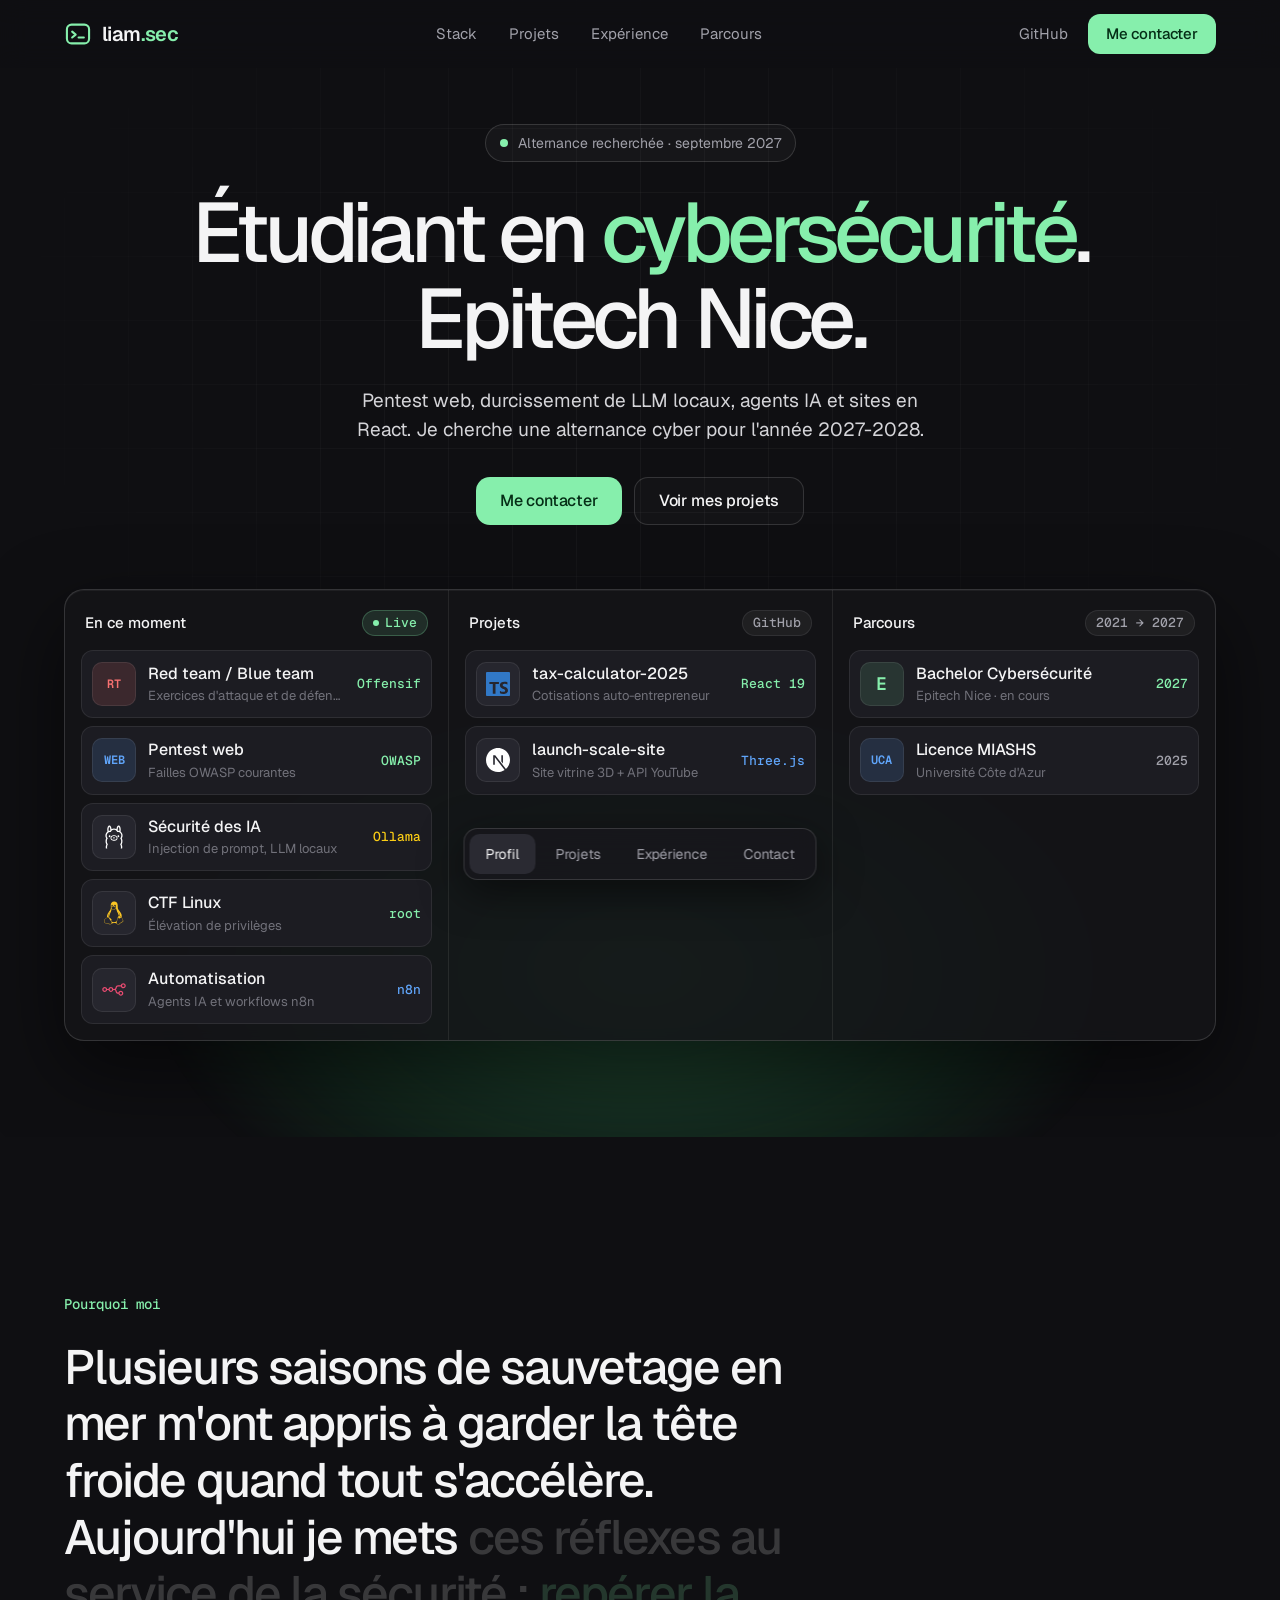
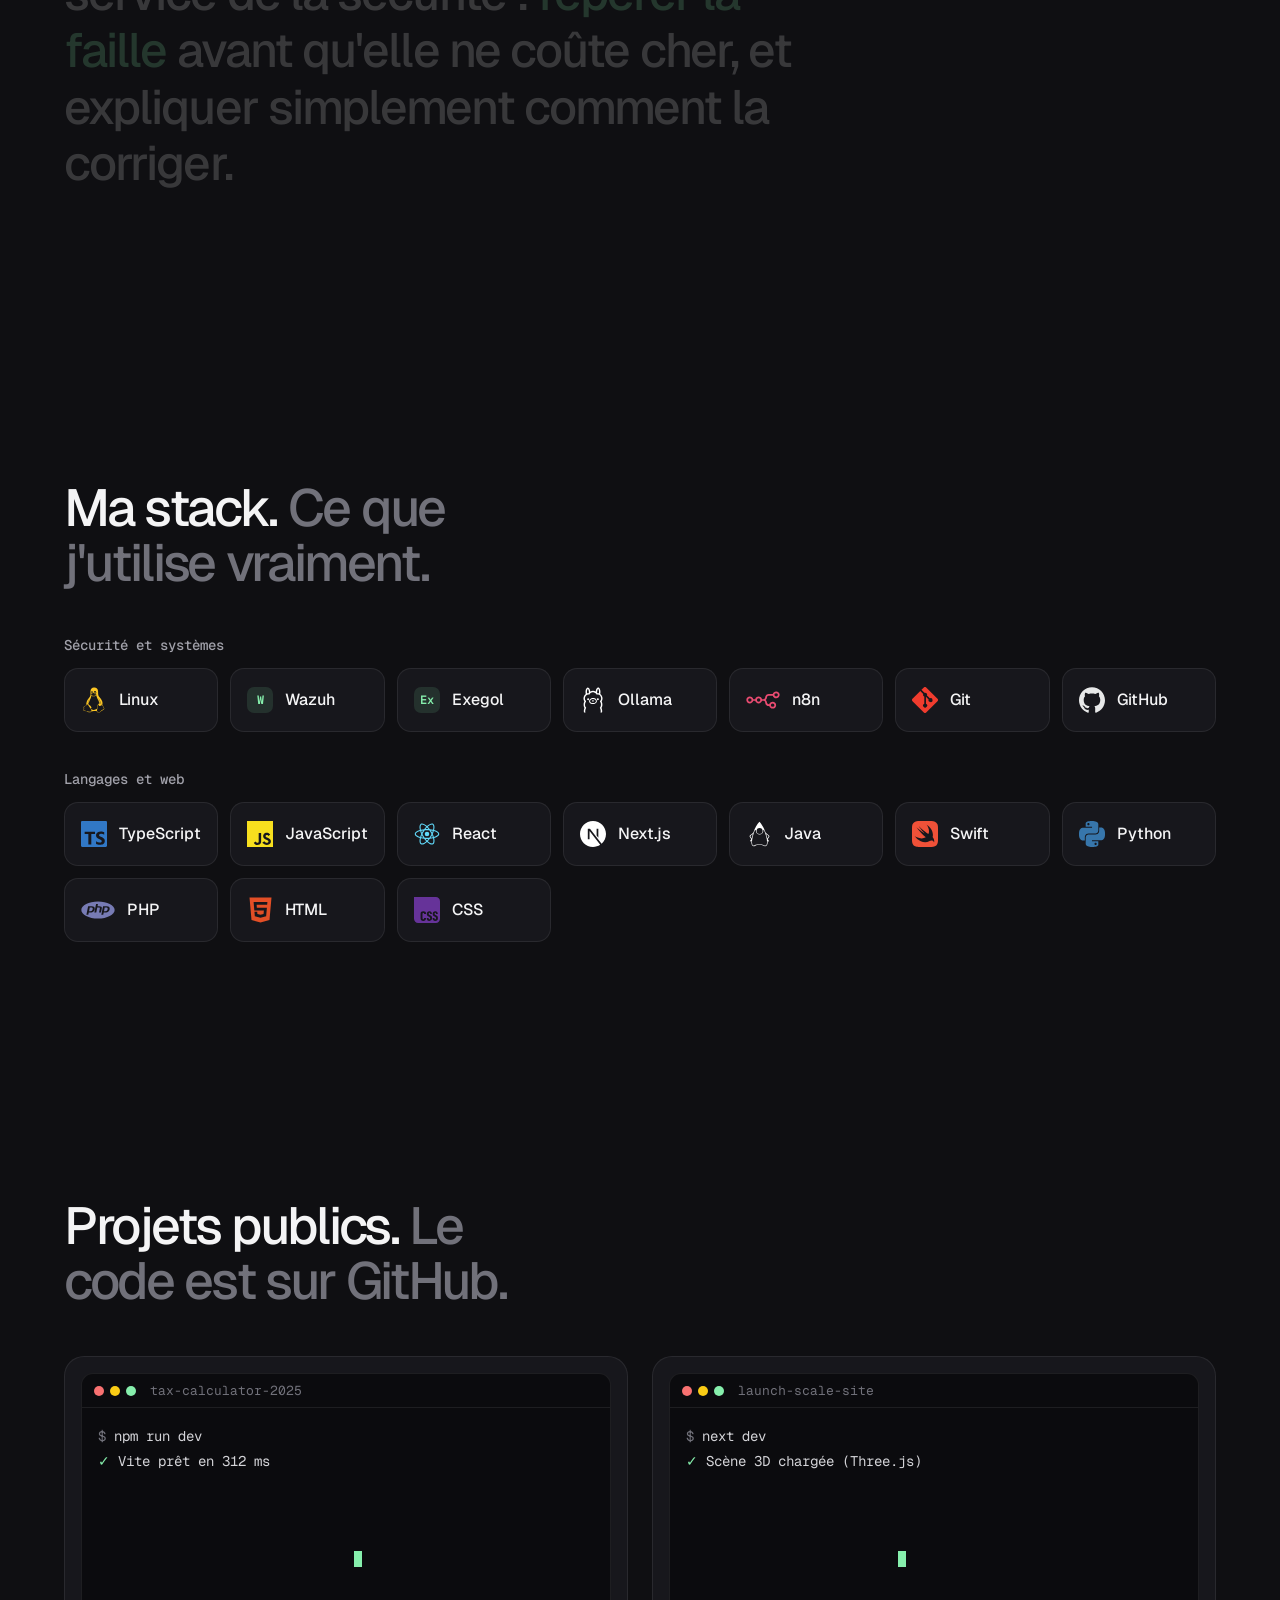
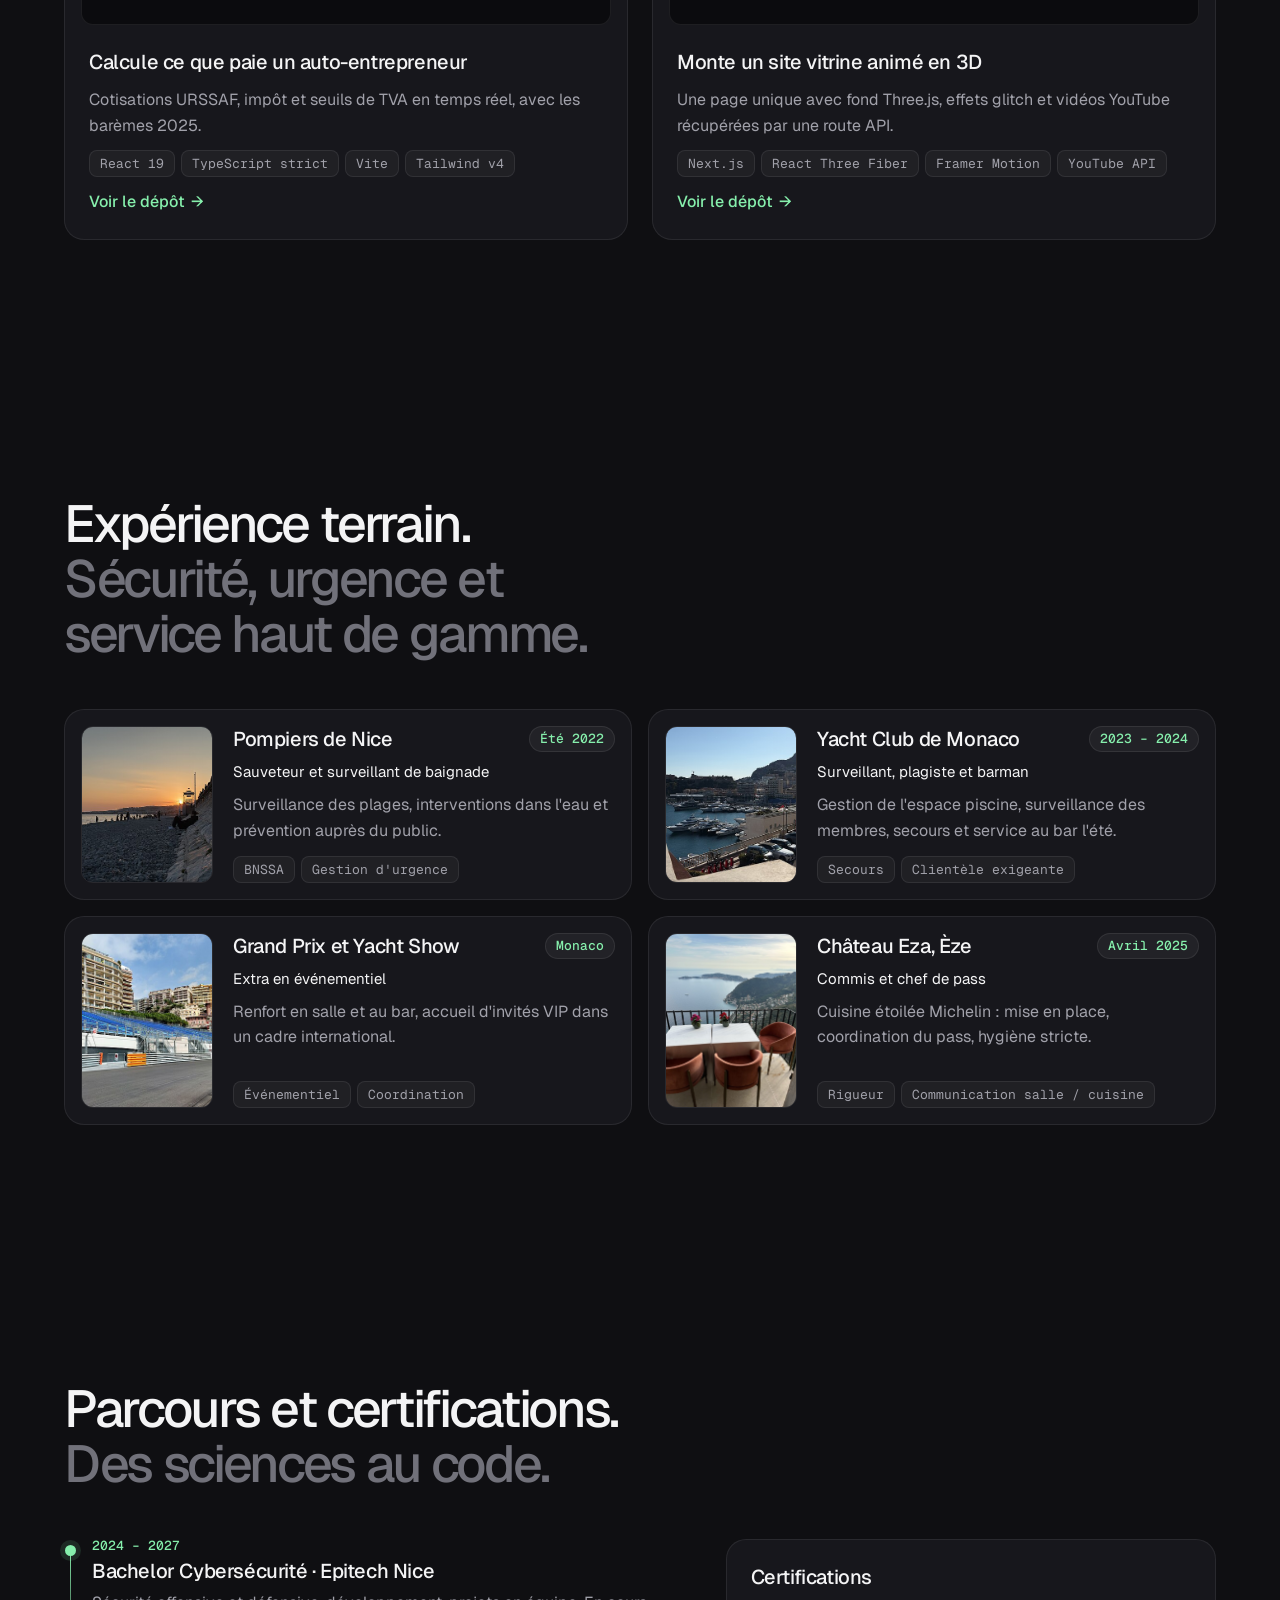
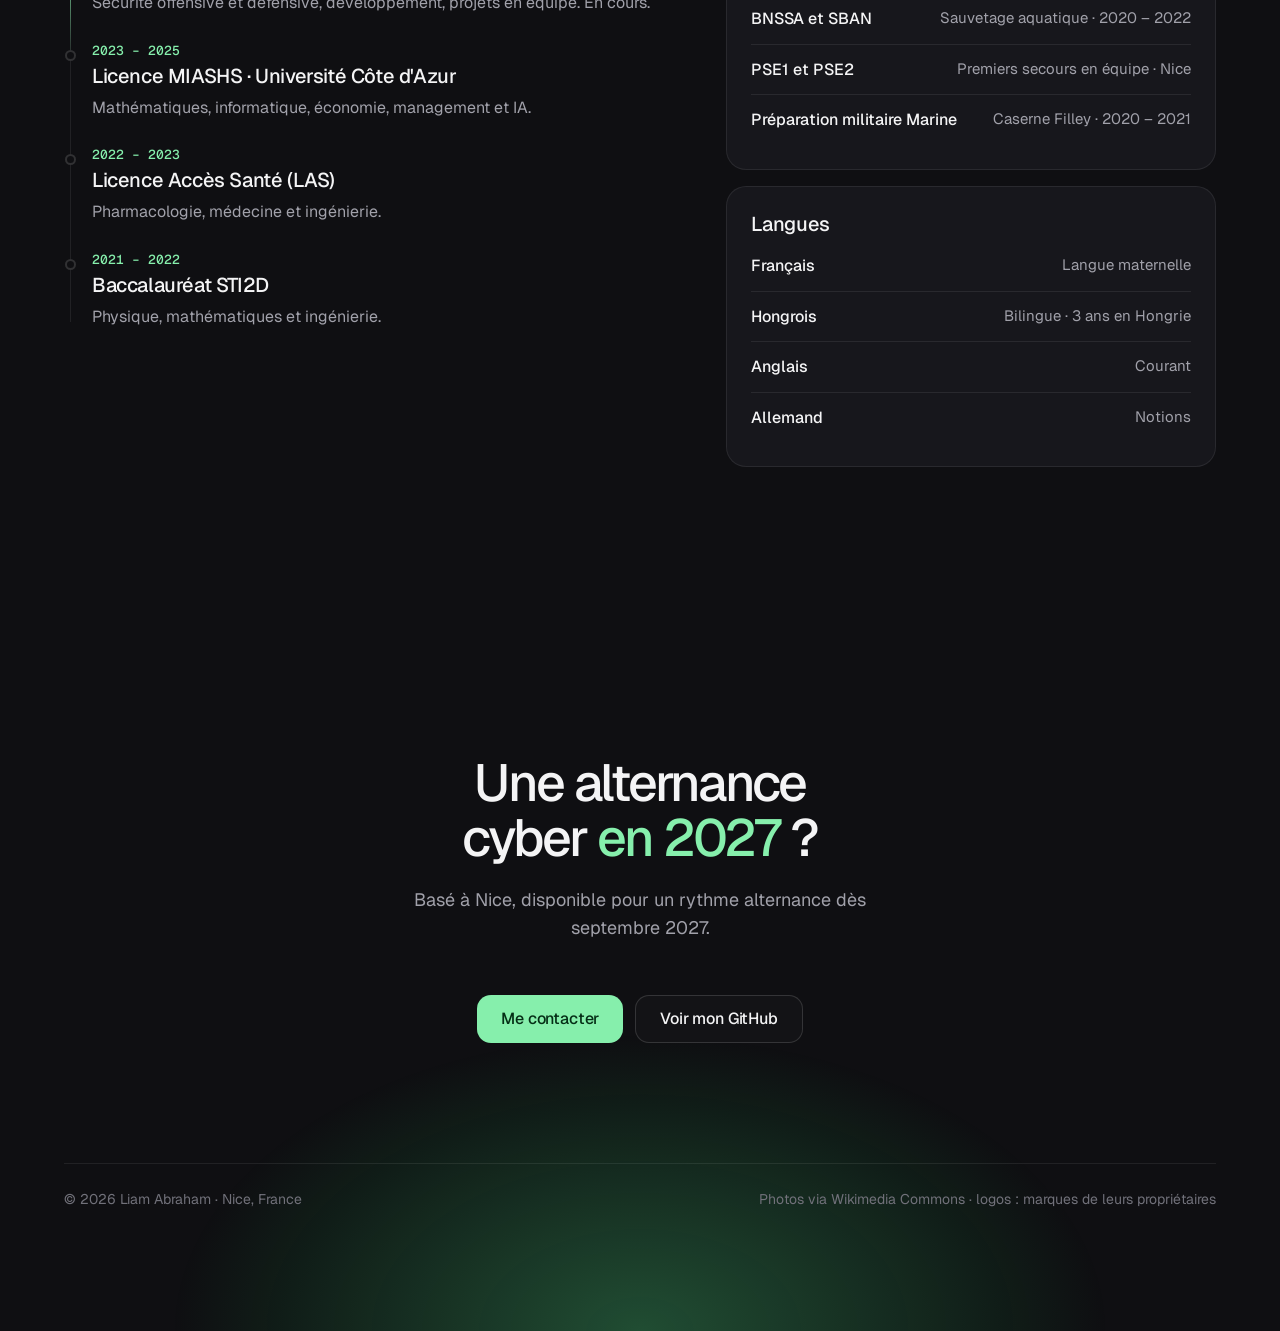
==== commit 52f052d2: "Ajout de la photo du Château Eza dans l'expérience" ====
--- a/index.html
+++ b/index.html
@@ -272,7 +272,7 @@
             </div>
           </article>
           <article class="job spot">
-            <span class="job__img job__img--txt" aria-hidden="true">1★</span>
+            <img class="job__img" src="img/chateau-eza.jpg" alt="Terrasse du Château Eza avec vue sur la mer et le Cap Ferrat" loading="lazy" style="object-position: 50% 70%">
             <div class="job__body">
               <div class="job__top"><h3>Château Eza, Èze</h3><span class="tag tag--up">Avril 2025</span></div>
               <p class="job__role">Commis et chef de pass</p>
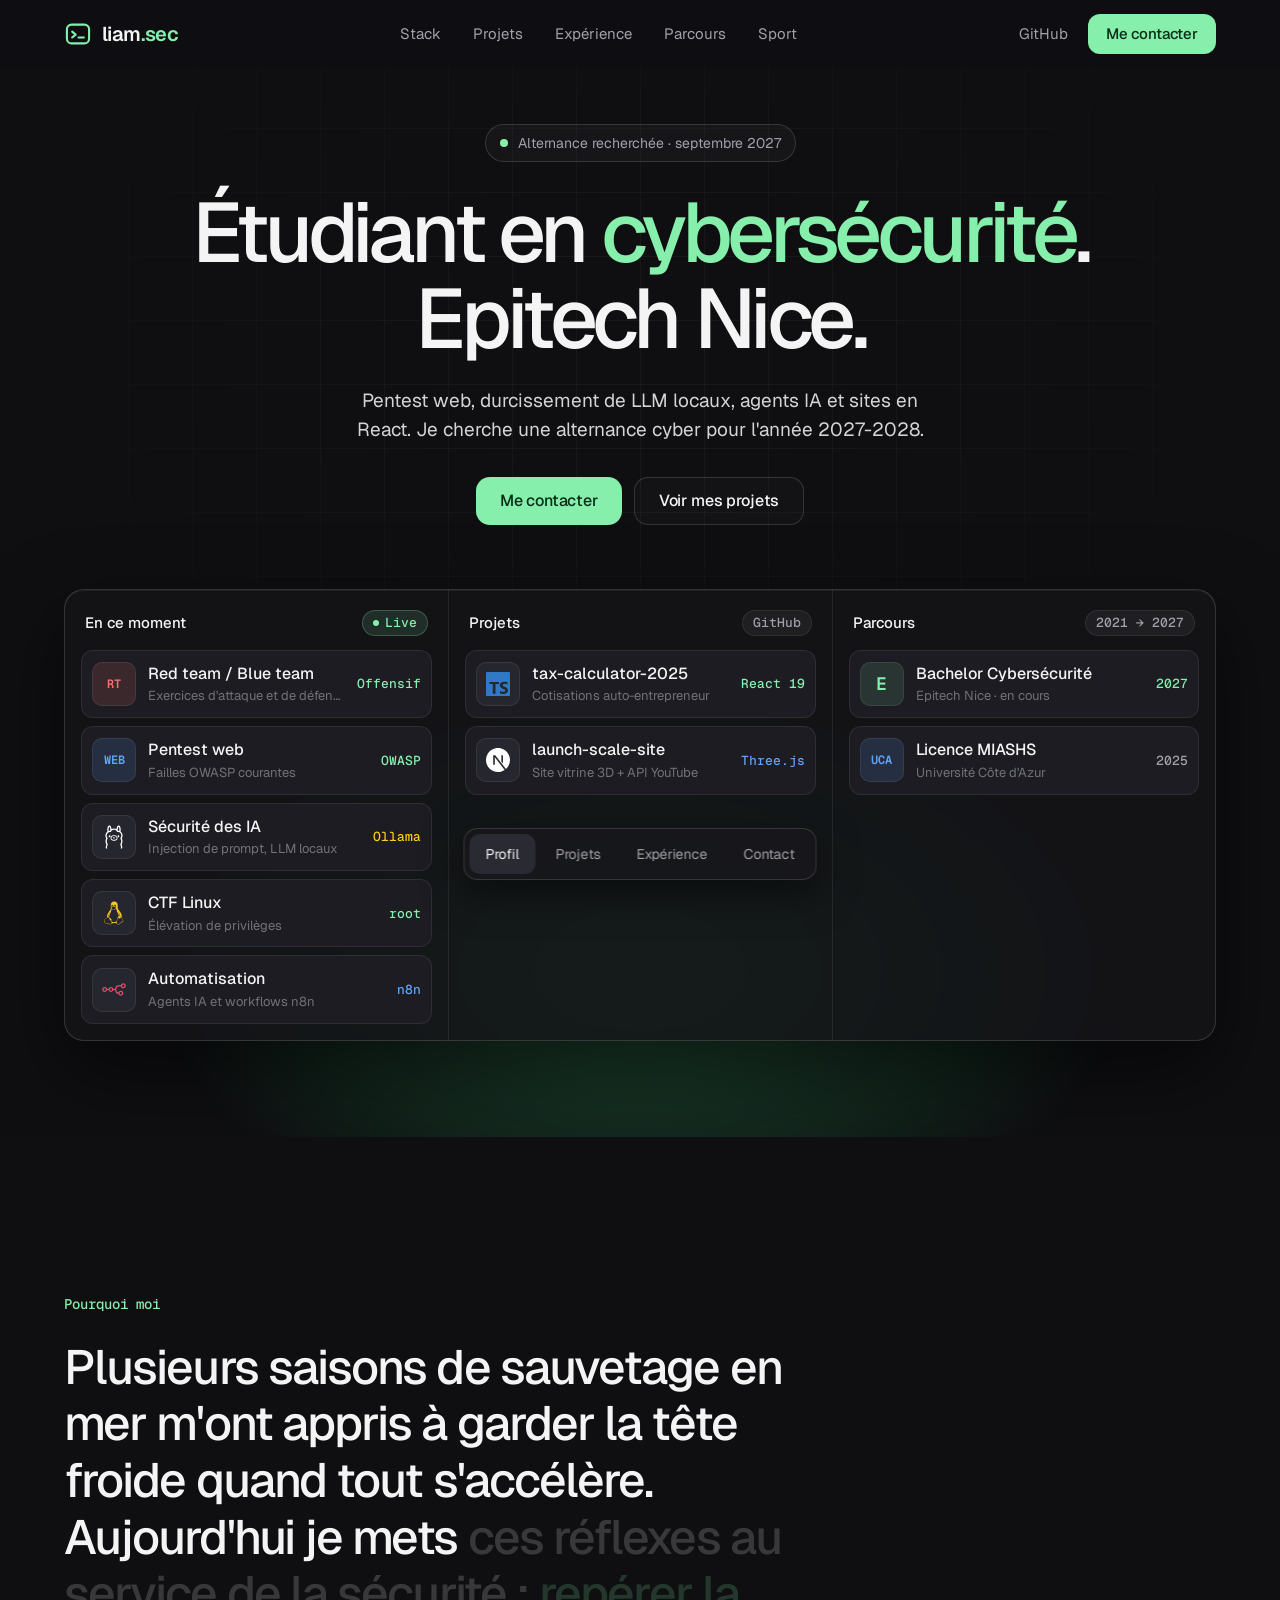
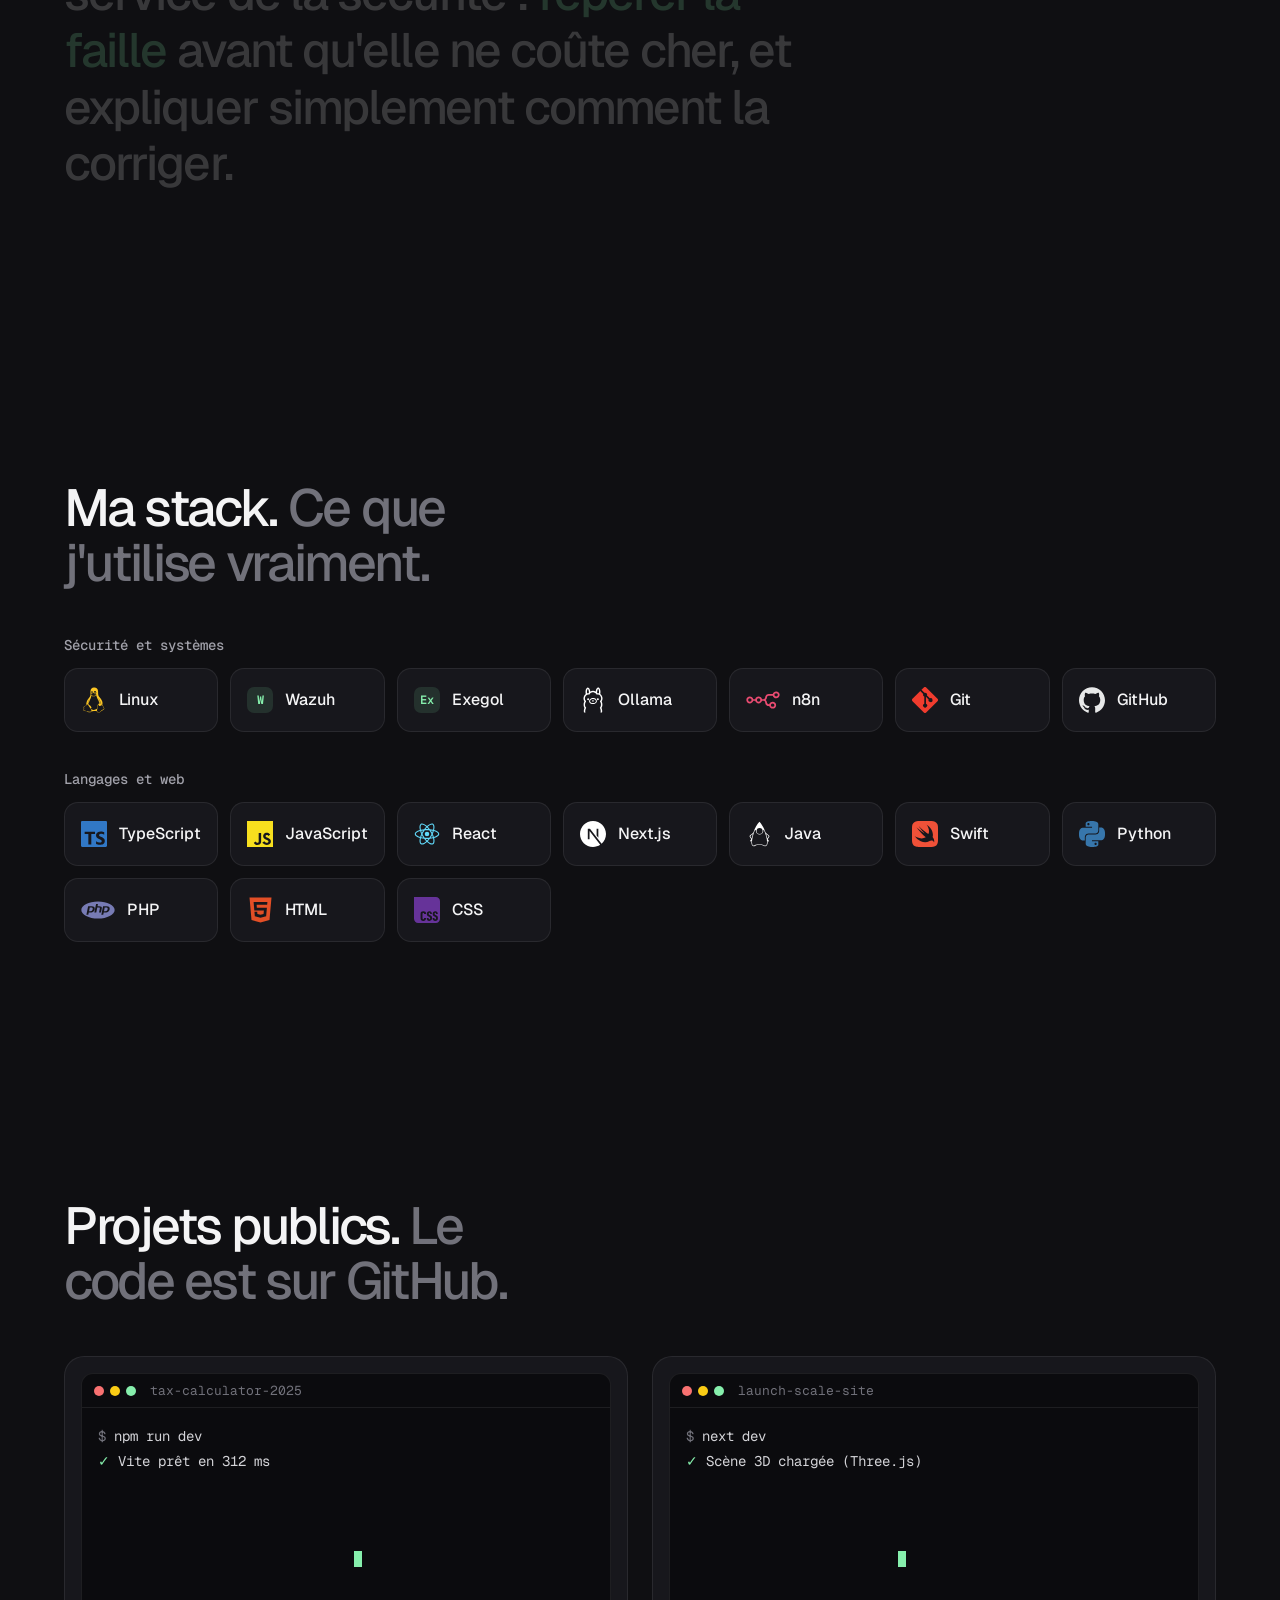
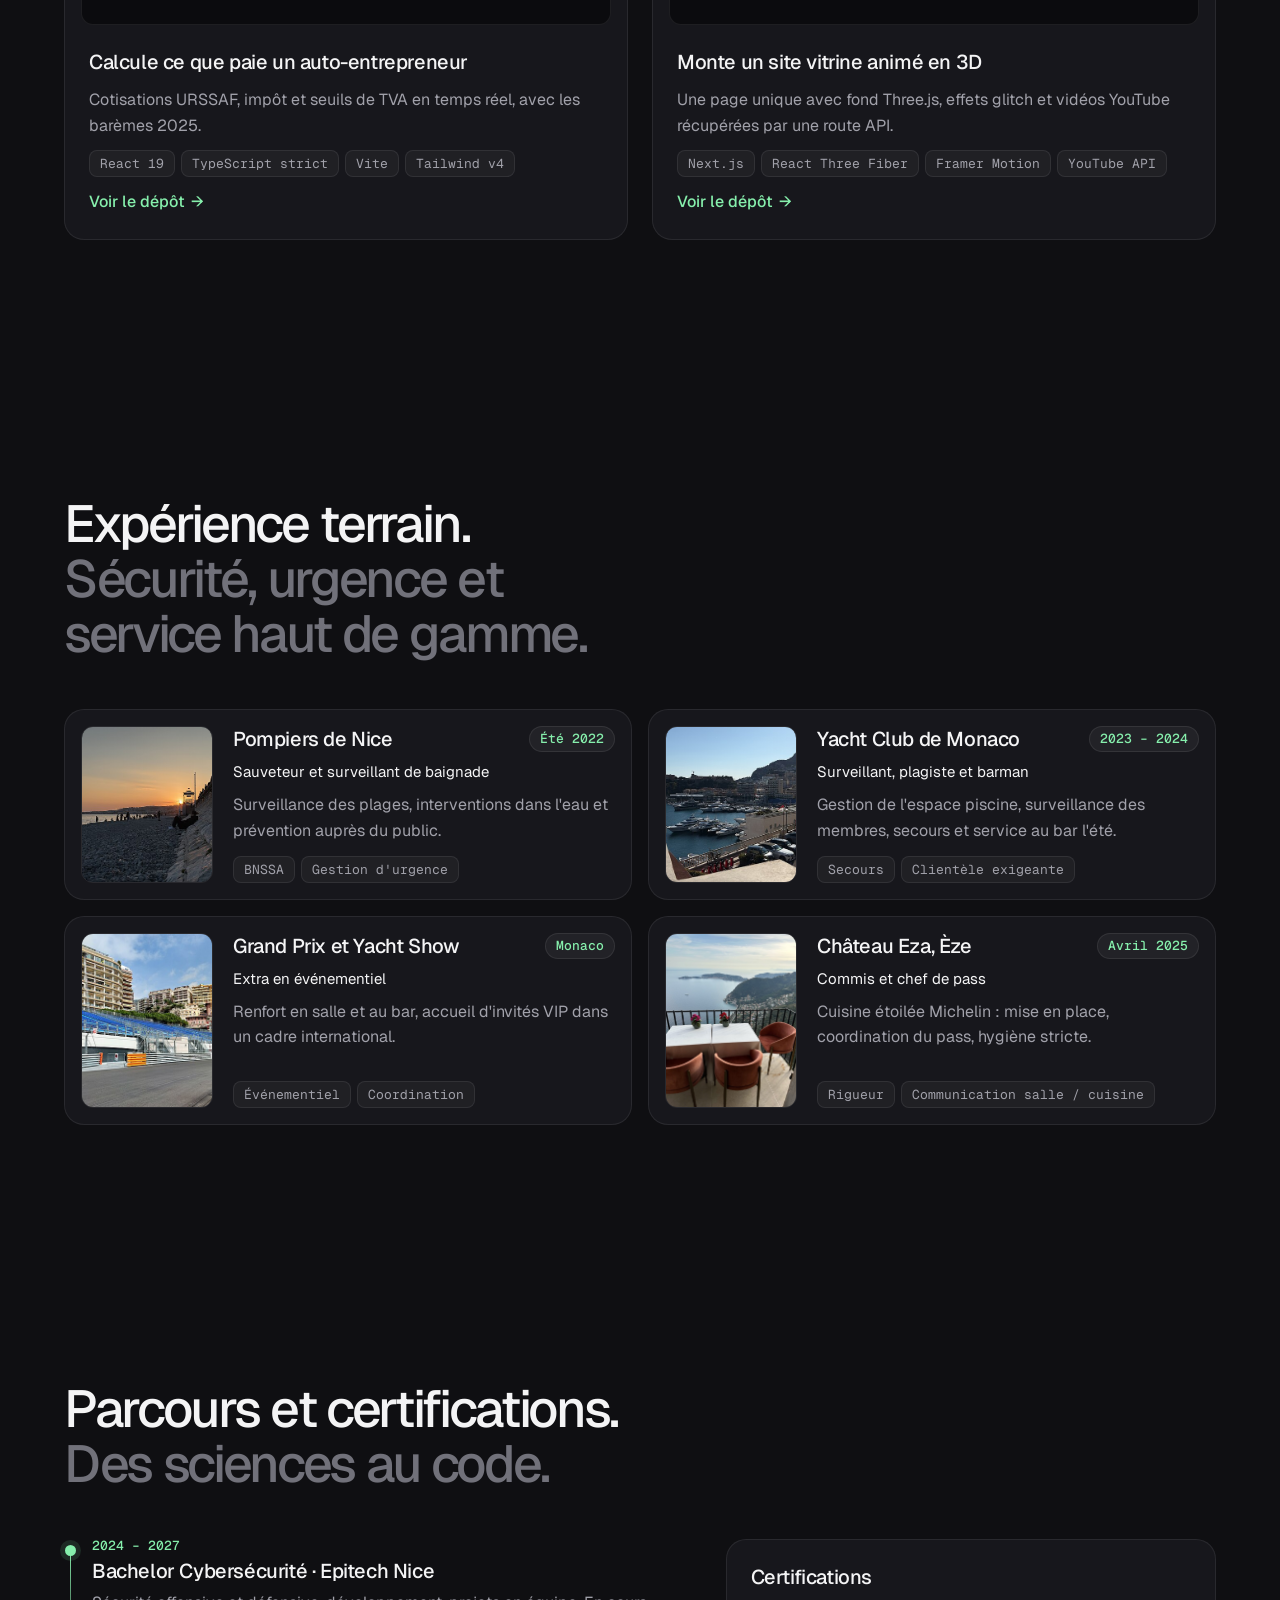
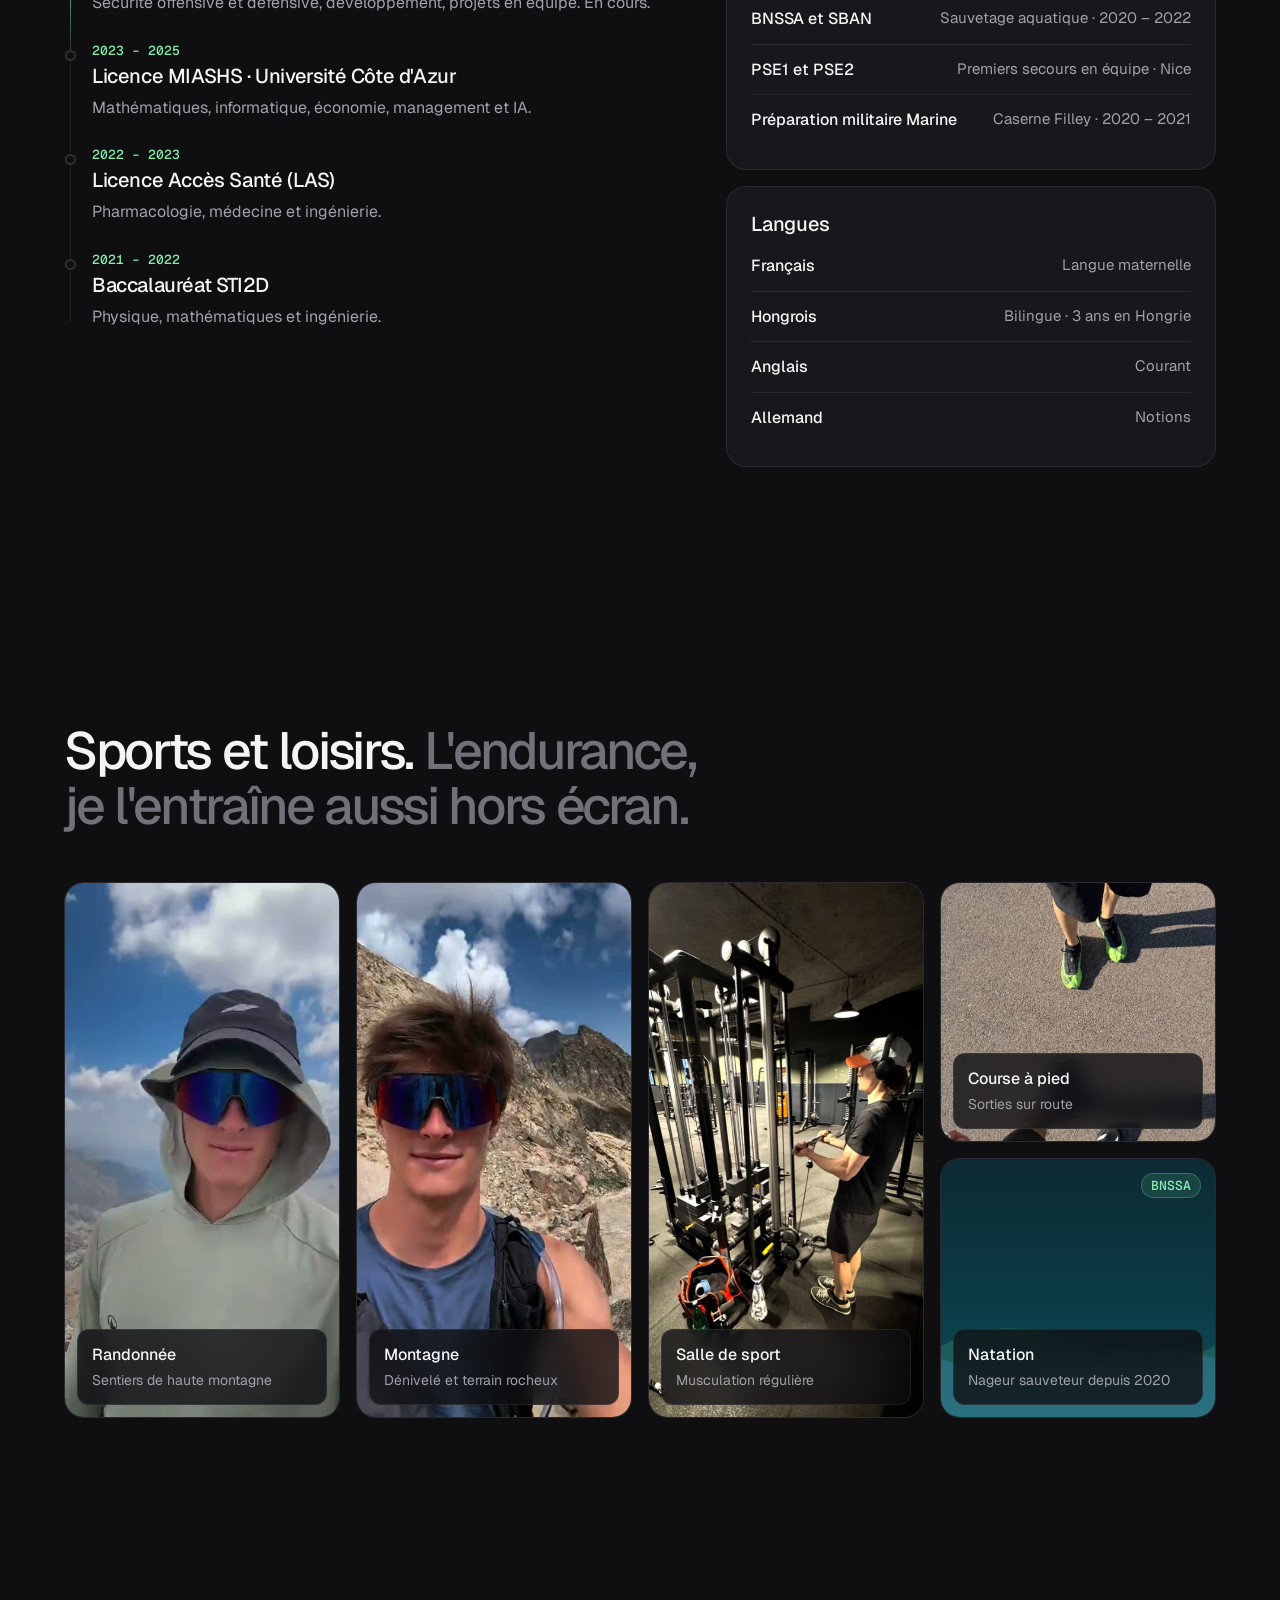
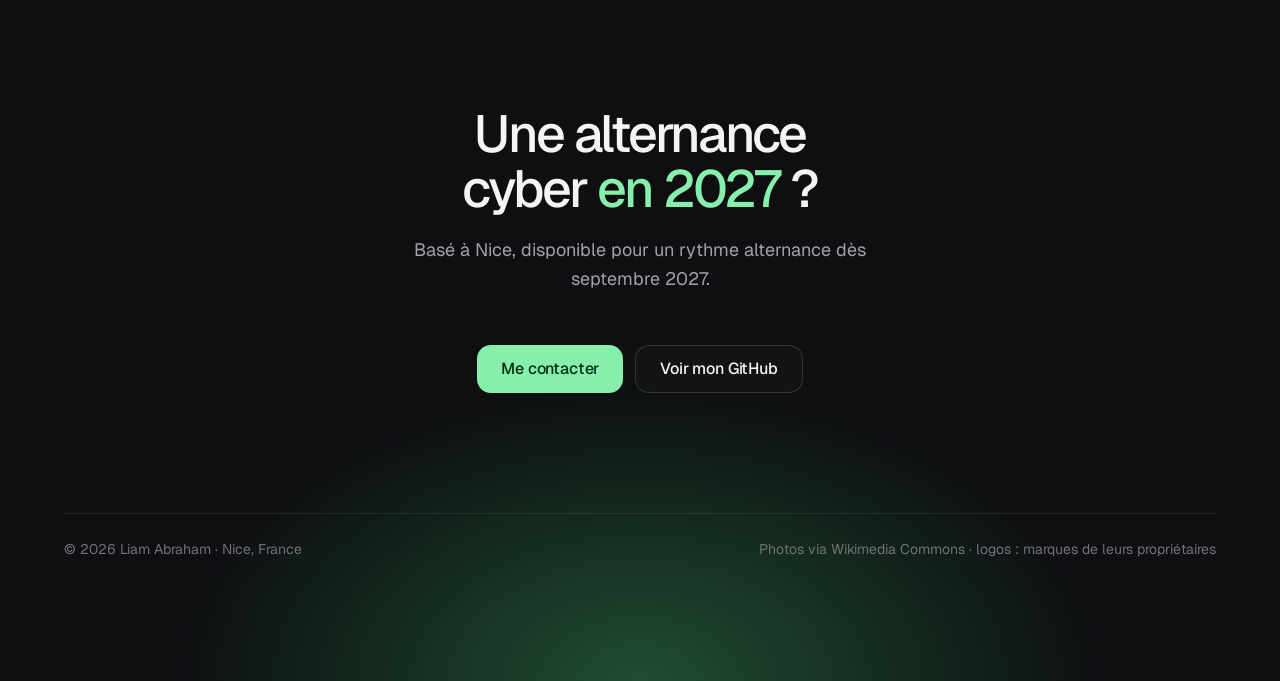
==== commit 5a29924d: "Ajout de la section Sports et loisirs (randonnée, salle, course, natation)" ====
--- a/index.html
+++ b/index.html
@@ -31,6 +31,7 @@
         <a href="#projets">Projets</a>
         <a href="#experience">Expérience</a>
         <a href="#parcours">Parcours</a>
+        <a href="#sport">Sport</a>
       </nav>
       <div class="nav__actions">
         <a class="nav__ghost" href="https://github.com/Liam-tech0">GitHub</a>
@@ -335,6 +336,45 @@
         </div>
       </div>
     </section>
+
+    <!-- SPORTS ET LOISIRS -->
+    <section class="section" id="sport" aria-labelledby="sport-h">
+      <div class="wrap">
+        <div class="head">
+          <h2 id="sport-h">Sports et loisirs. <span class="muted">L'endurance, je l'entraîne aussi hors écran.</span></h2>
+        </div>
+        <div class="sports">
+          <figure class="sport sport--wide spot">
+            <video class="sport__media" data-autoplay muted loop playsinline preload="metadata" poster="img/rando-1.jpg" aria-label="Liam en randonnée sur un sentier de haute montagne">
+              <source src="video/rando-1.mp4" type="video/mp4">
+            </video>
+            <figcaption class="sport__label"><b>Randonnée</b><span>Sentiers de haute montagne</span></figcaption>
+          </figure>
+          <figure class="sport spot">
+            <video class="sport__media" data-autoplay muted loop playsinline preload="metadata" poster="img/rando-2.jpg" aria-label="Liam au milieu des rochers, en montagne, sac d'hydratation sur le dos">
+              <source src="video/rando-2.mp4" type="video/mp4">
+            </video>
+            <figcaption class="sport__label"><b>Montagne</b><span>Dénivelé et terrain rocheux</span></figcaption>
+          </figure>
+          <figure class="sport spot">
+            <img class="sport__media" src="img/sport-salle.jpg" alt="Liam à la salle, en train de tirer à la poulie" loading="lazy" style="object-position: 70% 50%">
+            <figcaption class="sport__label"><b>Salle de sport</b><span>Musculation régulière</span></figcaption>
+          </figure>
+          <figure class="sport spot">
+            <img class="sport__media" src="img/sport-course.jpg" alt="Deux paires de chaussures de running sur le bitume, au soleil" loading="lazy">
+            <figcaption class="sport__label"><b>Course à pied</b><span>Sorties sur route</span></figcaption>
+          </figure>
+          <figure class="sport sport--swim spot">
+            <div class="sport__media swim" aria-hidden="true">
+              <svg viewBox="0 0 400 120" preserveAspectRatio="none" class="swim__wave swim__wave--1"><path d="M0 60 Q50 30 100 60 T200 60 T300 60 T400 60 V120 H0Z"/></svg>
+              <svg viewBox="0 0 400 120" preserveAspectRatio="none" class="swim__wave swim__wave--2"><path d="M0 60 Q50 85 100 60 T200 60 T300 60 T400 60 V120 H0Z"/></svg>
+              <span class="swim__tag">BNSSA</span>
+            </div>
+            <figcaption class="sport__label"><b>Natation</b><span>Nageur sauveteur depuis 2020</span></figcaption>
+          </figure>
+        </div>
+      </div>
+    </section>
   </main>
 
   <!-- CONTACT + FOOTER -->
--- a/style.css
+++ b/style.css
@@ -280,6 +280,28 @@
 .list b { font-weight: 500; }
 .list span { color: var(--muted); text-align: right; font-size: 15px; }
 
+/* Sports et loisirs : 3 grandes cartes verticales + 2 petites empilées */
+.sports { display: grid; grid-template-columns: repeat(4, 1fr); grid-auto-rows: 260px; gap: 16px; }
+.sport { margin: 0; position: relative; overflow: hidden; border-radius: var(--r-lg); border: 1px solid var(--line); background: var(--panel); grid-row: span 2; transition: border-color .25s, transform .25s; }
+.sport:nth-child(4), .sport:nth-child(5) { grid-row: span 1; }
+.sport:hover { border-color: rgba(134,239,172,.4); transform: translateY(-2px); }
+.sport__media { position: absolute; inset: 0; width: 100%; height: 100%; object-fit: cover; transition: transform .5s ease; }
+.sport:hover .sport__media { transform: scale(1.03); }
+.sport__label {
+  position: absolute; left: 12px; right: 12px; bottom: 12px; z-index: 1;
+  display: flex; flex-direction: column; gap: 2px; padding: 12px 14px; border-radius: 12px;
+  background: rgba(15, 15, 18, .78); backdrop-filter: blur(10px); -webkit-backdrop-filter: blur(10px); border: 1px solid var(--line);
+}
+.sport__label b { font-weight: 500; }
+.sport__label span { color: var(--muted); font-size: 14px; }
+.swim { background: linear-gradient(180deg, #0c2a33 0%, #0b3b45 55%, #0d4f5a 100%); overflow: hidden; }
+.swim__wave { position: absolute; left: 0; width: 200%; height: 55%; bottom: 0; animation: swim 7s linear infinite; }
+.swim__wave path { fill: rgba(134, 239, 172, .14); }
+.swim__wave--2 { height: 45%; animation-duration: 11s; animation-direction: reverse; }
+.swim__wave--2 path { fill: rgba(96, 165, 250, .18); }
+@keyframes swim { to { transform: translateX(-50%); } }
+.swim__tag { position: absolute; top: 14px; right: 14px; font: 500 13px/1 var(--mono); color: var(--mint); padding: 5px 9px; border-radius: 999px; background: var(--mint-soft); border: 1px solid rgba(134,239,172,.25); }
+
 /* ---------- Contact / footer ---------- */
 .closing { position: relative; overflow: hidden; padding: 160px 0 120px; isolation: isolate; }
 .closing__glow {
@@ -298,6 +320,8 @@
   .board { grid-template-columns: 1fr 1fr; }
   .board__col--hide-sm { display: none; }
   .projects, .exp, .path { grid-template-columns: 1fr; }
+  .sports { grid-template-columns: repeat(2, 1fr); grid-auto-rows: 240px; }
+  .sport:nth-child(5) { grid-column: span 2; }
 }
 @media (max-width: 639px) {
   :root { --nav: 60px; }
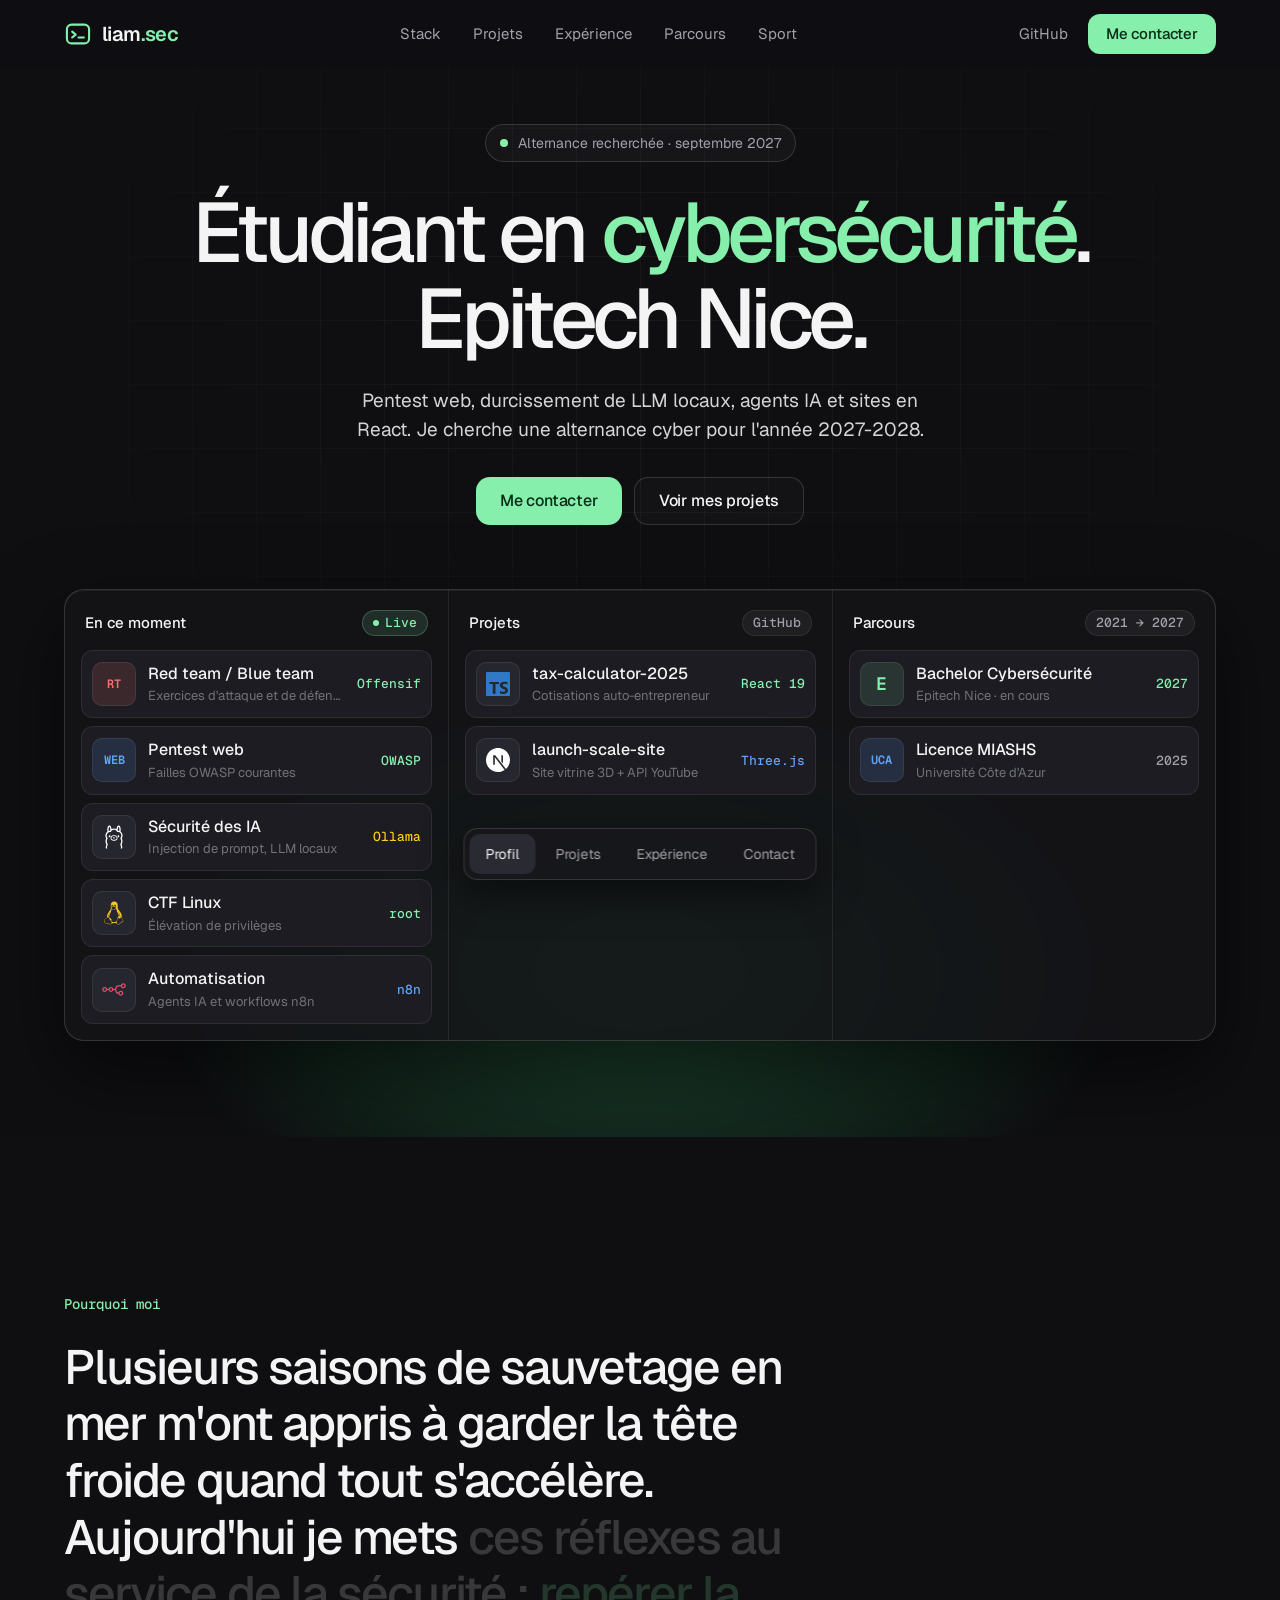
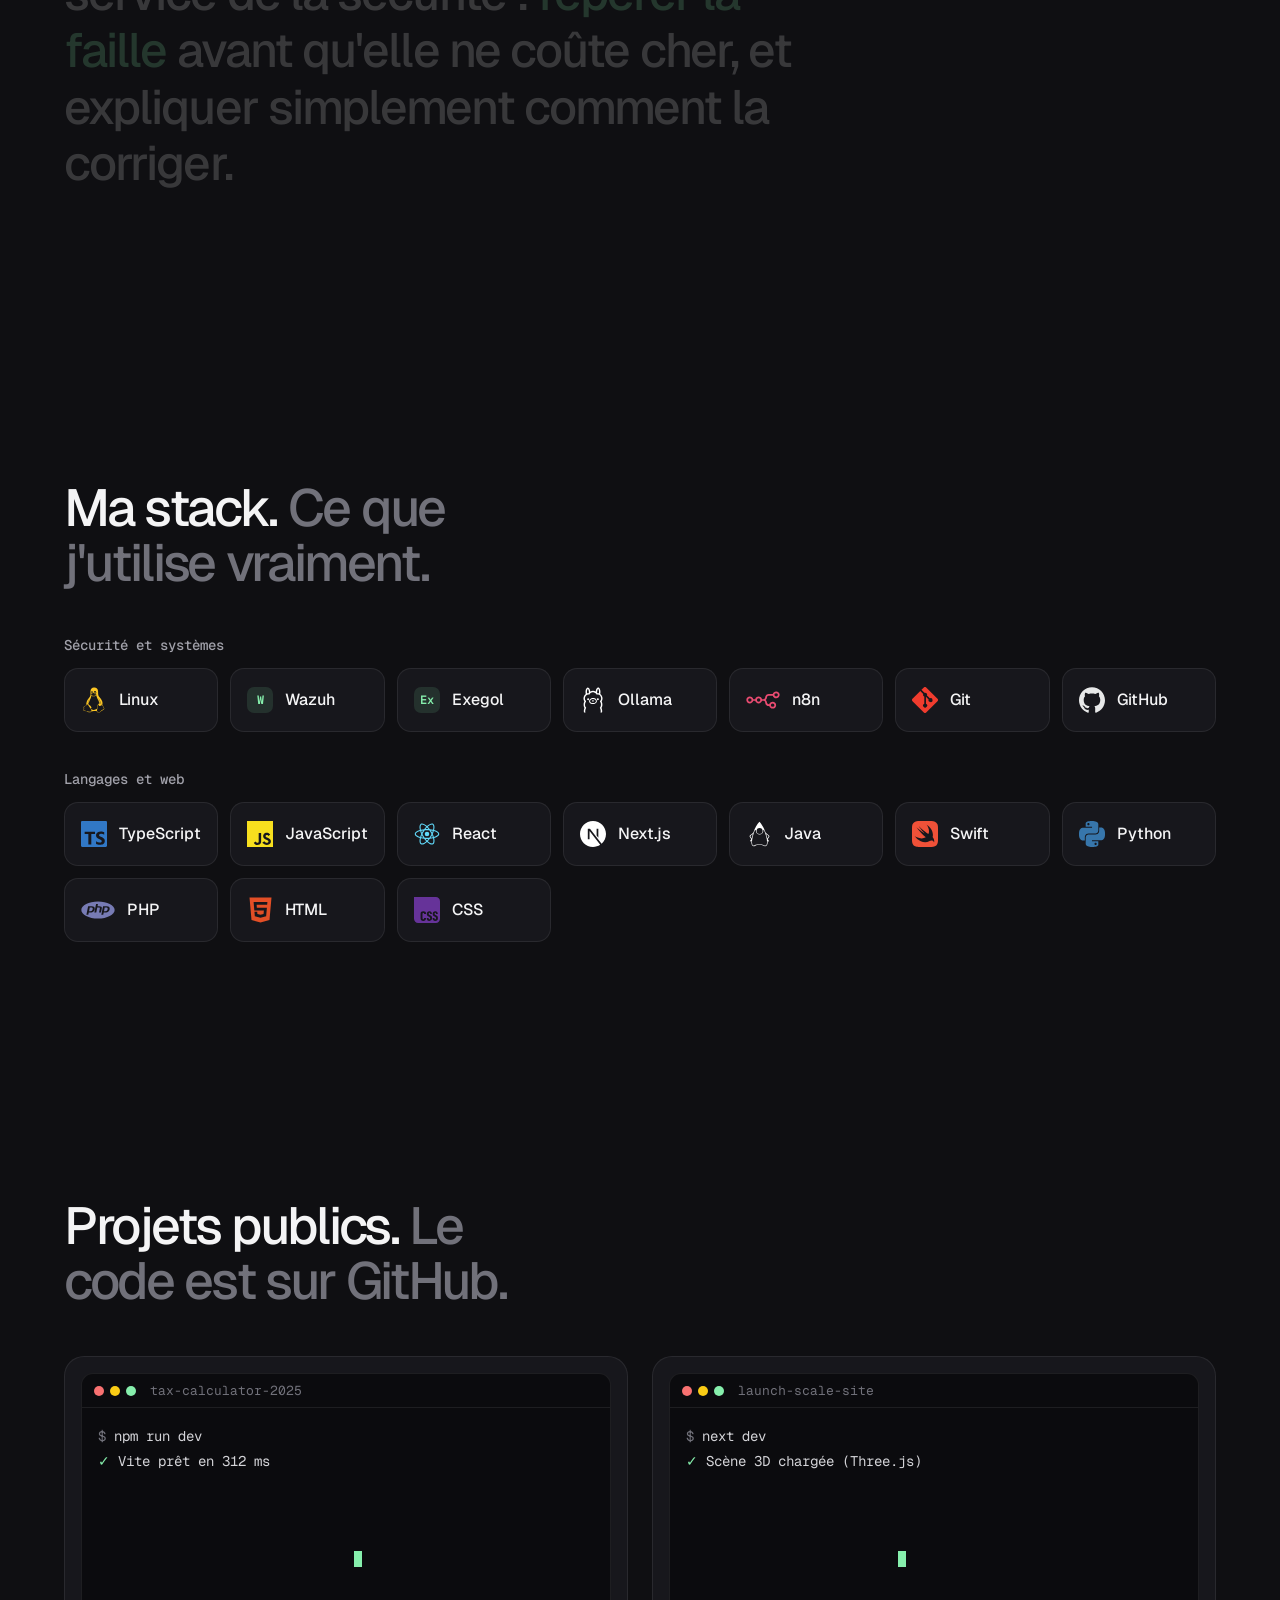
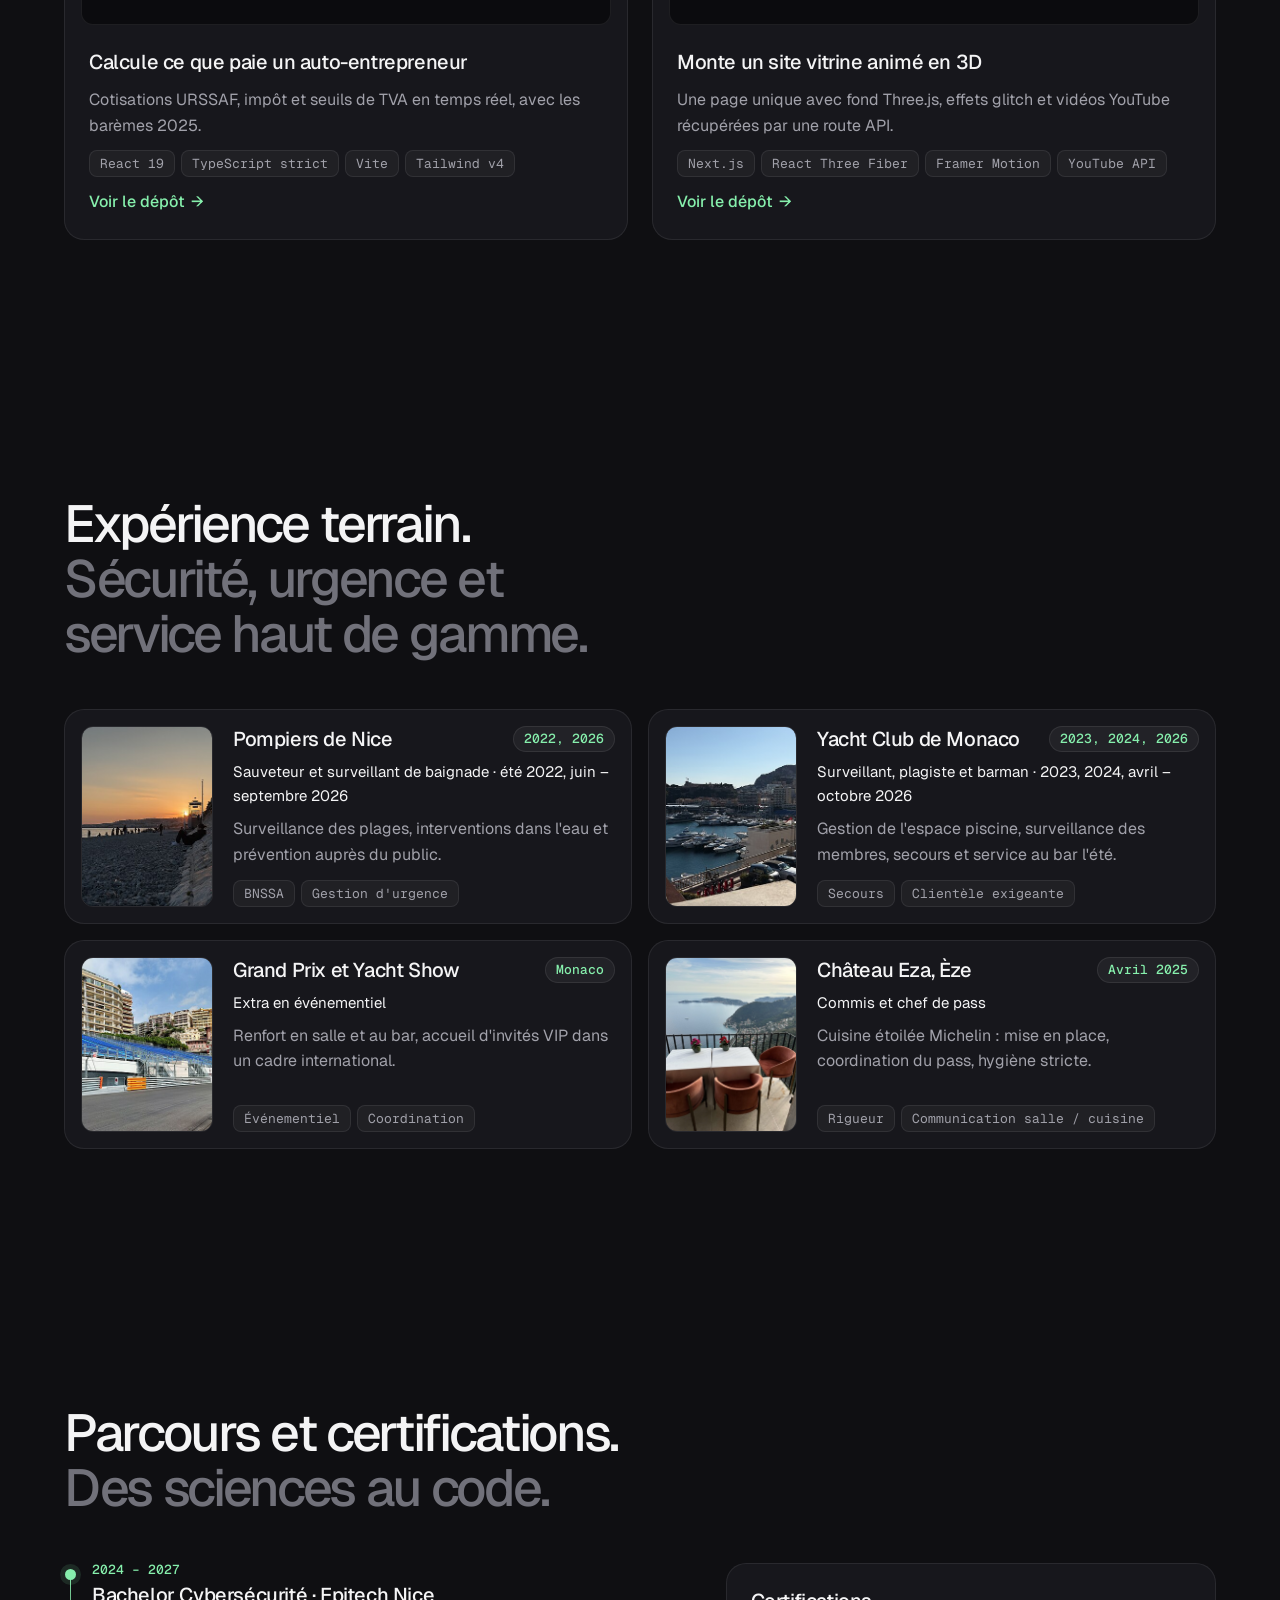
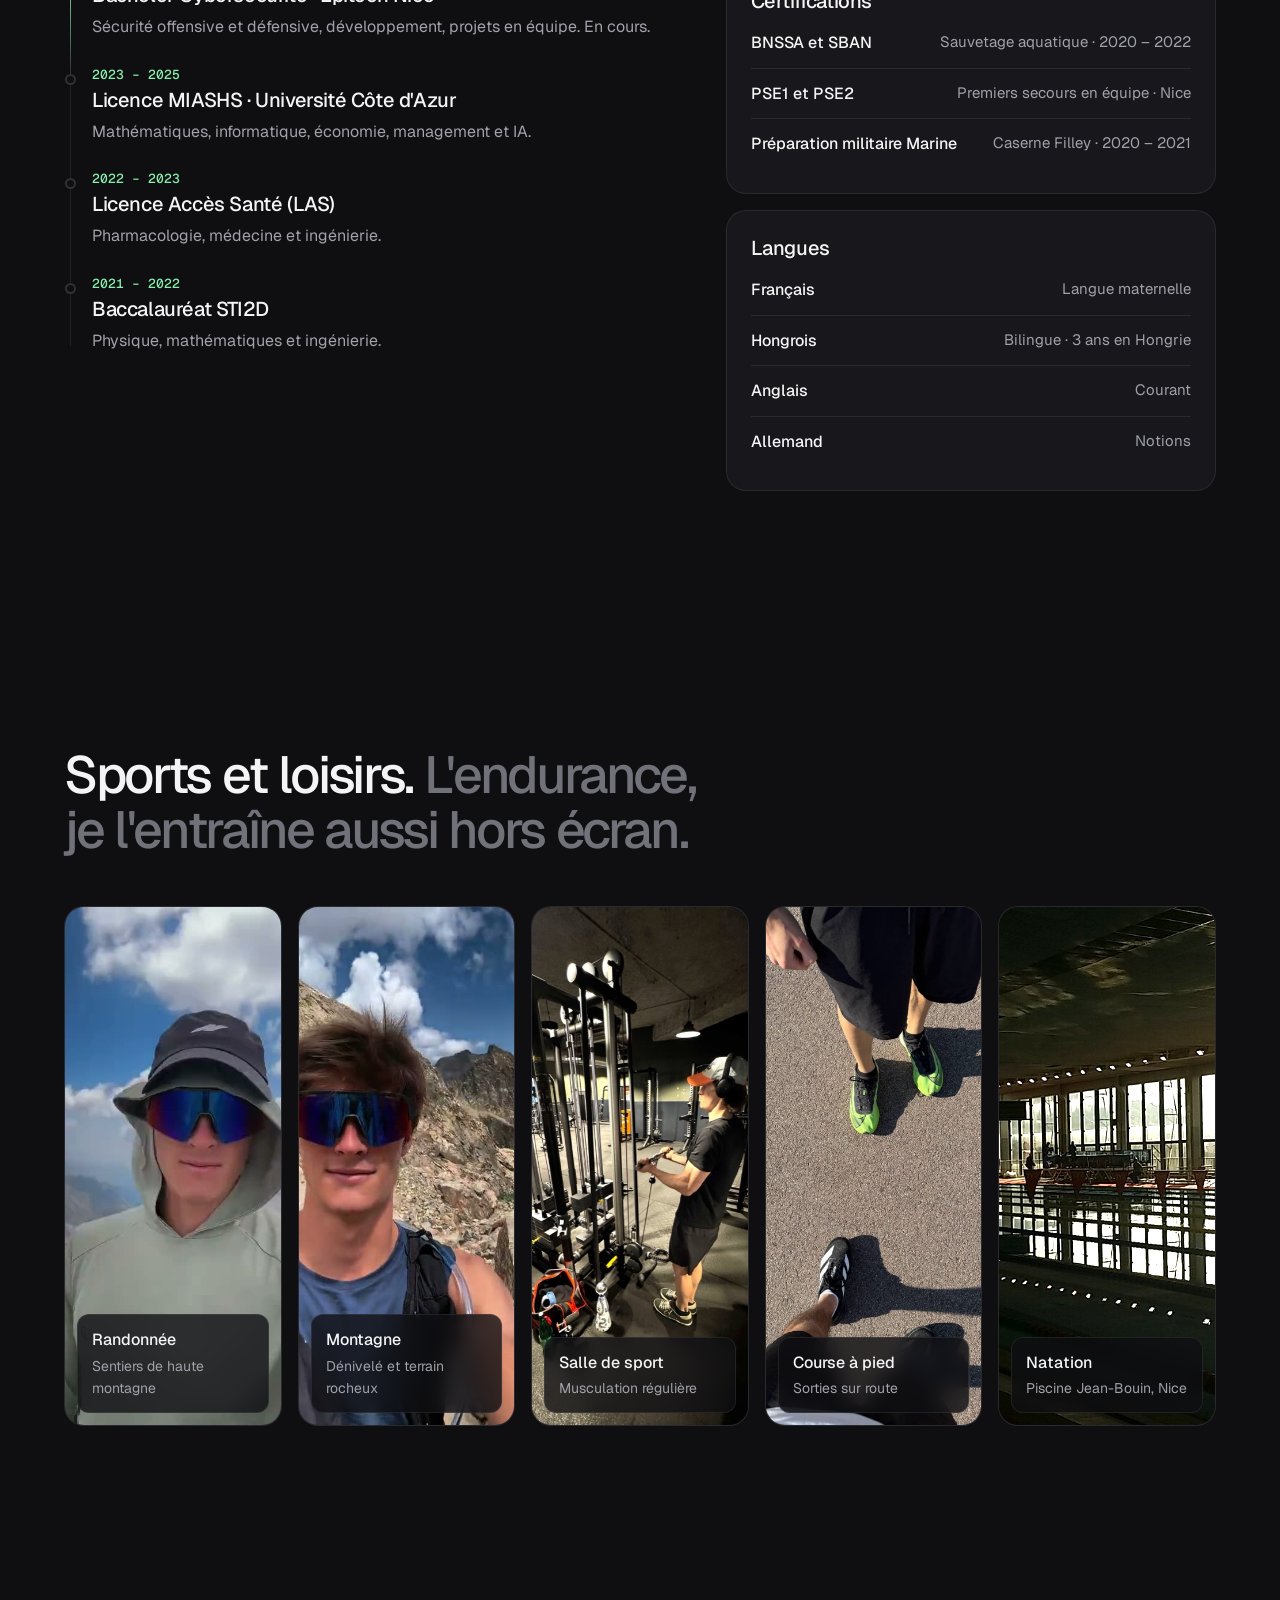
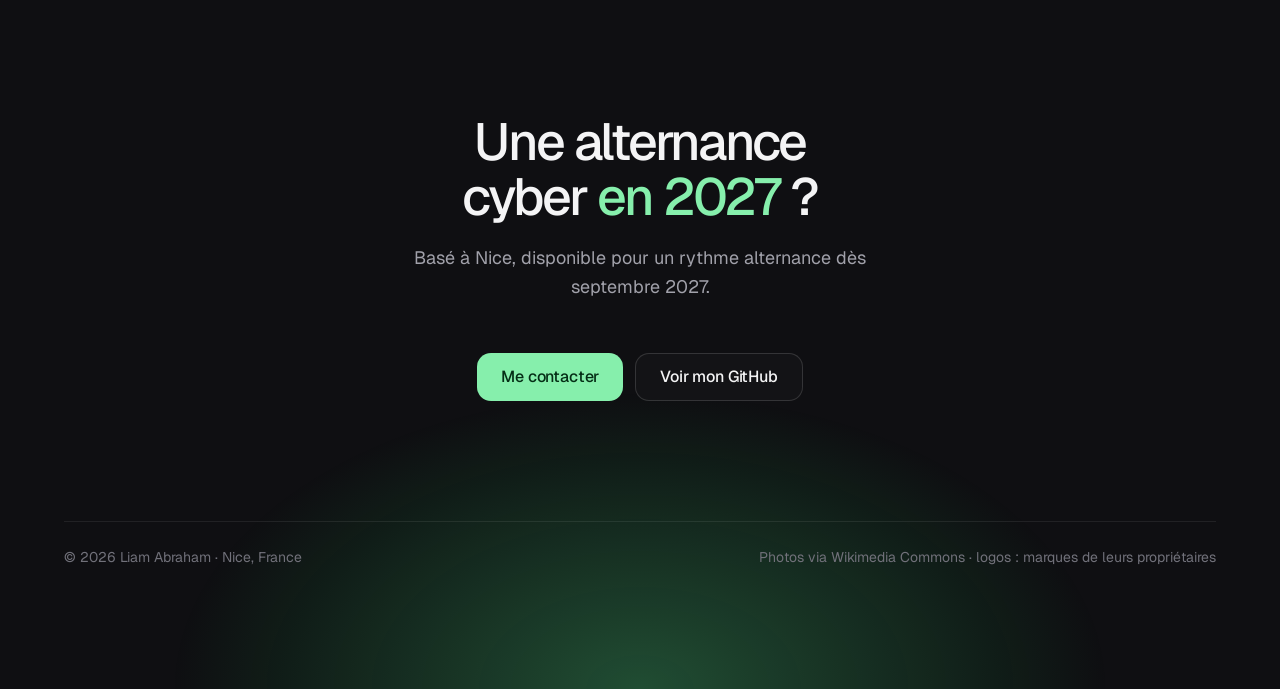
==== commit 191ed45c: "Saisons 2026, photo de la piscine Jean-Bouin, vidéos en lecture auto et cartes sport égales" ====
--- a/index.html
+++ b/index.html
@@ -248,8 +248,8 @@
           <article class="job spot">
             <img class="job__img" src="img/photo-f186710439-500.jpg" alt="Plage de galets de Nice au coucher du soleil, avec un poste de secours" loading="lazy">
             <div class="job__body">
-              <div class="job__top"><h3>Pompiers de Nice</h3><span class="tag tag--up">Été 2022</span></div>
-              <p class="job__role">Sauveteur et surveillant de baignade</p>
+              <div class="job__top"><h3>Pompiers de Nice</h3><span class="tag tag--up">2022, 2026</span></div>
+              <p class="job__role">Sauveteur et surveillant de baignade · été 2022, juin – septembre 2026</p>
               <p>Surveillance des plages, interventions dans l'eau et prévention auprès du public.</p>
               <ul class="chips"><li>BNSSA</li><li>Gestion d'urgence</li></ul>
             </div>
@@ -257,8 +257,8 @@
           <article class="job spot">
             <img class="job__img" src="img/photo-f186436329-500.jpg" alt="Le port Hercule de Monaco et ses yachts, sous le Rocher" loading="lazy">
             <div class="job__body">
-              <div class="job__top"><h3>Yacht Club de Monaco</h3><span class="tag tag--up">2023 – 2024</span></div>
-              <p class="job__role">Surveillant, plagiste et barman</p>
+              <div class="job__top"><h3>Yacht Club de Monaco</h3><span class="tag tag--up">2023, 2024, 2026</span></div>
+              <p class="job__role">Surveillant, plagiste et barman · 2023, 2024, avril – octobre 2026</p>
               <p>Gestion de l'espace piscine, surveillance des membres, secours et service au bar l'été.</p>
               <ul class="chips"><li>Secours</li><li>Clientèle exigeante</li></ul>
             </div>
@@ -344,14 +344,14 @@
           <h2 id="sport-h">Sports et loisirs. <span class="muted">L'endurance, je l'entraîne aussi hors écran.</span></h2>
         </div>
         <div class="sports">
-          <figure class="sport sport--wide spot">
-            <video class="sport__media" data-autoplay muted loop playsinline preload="metadata" poster="img/rando-1.jpg" aria-label="Liam en randonnée sur un sentier de haute montagne">
+          <figure class="sport spot">
+            <video class="sport__media" data-autoplay autoplay muted loop playsinline preload="metadata" poster="img/rando-1.jpg" aria-label="Liam en randonnée sur un sentier de haute montagne">
               <source src="video/rando-1.mp4" type="video/mp4">
             </video>
             <figcaption class="sport__label"><b>Randonnée</b><span>Sentiers de haute montagne</span></figcaption>
           </figure>
           <figure class="sport spot">
-            <video class="sport__media" data-autoplay muted loop playsinline preload="metadata" poster="img/rando-2.jpg" aria-label="Liam au milieu des rochers, en montagne, sac d'hydratation sur le dos">
+            <video class="sport__media" data-autoplay autoplay muted loop playsinline preload="metadata" poster="img/rando-2.jpg" aria-label="Liam au milieu des rochers, en montagne, sac d'hydratation sur le dos">
               <source src="video/rando-2.mp4" type="video/mp4">
             </video>
             <figcaption class="sport__label"><b>Montagne</b><span>Dénivelé et terrain rocheux</span></figcaption>
@@ -364,13 +364,9 @@
             <img class="sport__media" src="img/sport-course.jpg" alt="Deux paires de chaussures de running sur le bitume, au soleil" loading="lazy">
             <figcaption class="sport__label"><b>Course à pied</b><span>Sorties sur route</span></figcaption>
           </figure>
-          <figure class="sport sport--swim spot">
-            <div class="sport__media swim" aria-hidden="true">
-              <svg viewBox="0 0 400 120" preserveAspectRatio="none" class="swim__wave swim__wave--1"><path d="M0 60 Q50 30 100 60 T200 60 T300 60 T400 60 V120 H0Z"/></svg>
-              <svg viewBox="0 0 400 120" preserveAspectRatio="none" class="swim__wave swim__wave--2"><path d="M0 60 Q50 85 100 60 T200 60 T300 60 T400 60 V120 H0Z"/></svg>
-              <span class="swim__tag">BNSSA</span>
-            </div>
-            <figcaption class="sport__label"><b>Natation</b><span>Nageur sauveteur depuis 2020</span></figcaption>
+          <figure class="sport spot">
+            <img class="sport__media" src="img/piscine-jean-bouin.jpg" alt="Le bassin intérieur de la piscine Jean-Bouin à Nice" loading="lazy" style="object-position: 50% 60%; filter: brightness(1.25)">
+            <figcaption class="sport__label"><b>Natation</b><span>Piscine Jean-Bouin, Nice</span></figcaption>
           </figure>
         </div>
       </div>
--- a/style.css
+++ b/style.css
@@ -280,10 +280,9 @@
 .list b { font-weight: 500; }
 .list span { color: var(--muted); text-align: right; font-size: 15px; }
 
-/* Sports et loisirs : 3 grandes cartes verticales + 2 petites empilées */
-.sports { display: grid; grid-template-columns: repeat(4, 1fr); grid-auto-rows: 260px; gap: 16px; }
-.sport { margin: 0; position: relative; overflow: hidden; border-radius: var(--r-lg); border: 1px solid var(--line); background: var(--panel); grid-row: span 2; transition: border-color .25s, transform .25s; }
-.sport:nth-child(4), .sport:nth-child(5) { grid-row: span 1; }
+/* Sports et loisirs : 5 cartes verticales de la même taille */
+.sports { display: grid; grid-template-columns: repeat(5, 1fr); grid-auto-rows: 520px; gap: 16px; }
+.sport { margin: 0; position: relative; overflow: hidden; border-radius: var(--r-lg); border: 1px solid var(--line); background: var(--panel); transition: border-color .25s, transform .25s; }
 .sport:hover { border-color: rgba(134,239,172,.4); transform: translateY(-2px); }
 .sport__media { position: absolute; inset: 0; width: 100%; height: 100%; object-fit: cover; transition: transform .5s ease; }
 .sport:hover .sport__media { transform: scale(1.03); }
@@ -294,13 +293,6 @@
 }
 .sport__label b { font-weight: 500; }
 .sport__label span { color: var(--muted); font-size: 14px; }
-.swim { background: linear-gradient(180deg, #0c2a33 0%, #0b3b45 55%, #0d4f5a 100%); overflow: hidden; }
-.swim__wave { position: absolute; left: 0; width: 200%; height: 55%; bottom: 0; animation: swim 7s linear infinite; }
-.swim__wave path { fill: rgba(134, 239, 172, .14); }
-.swim__wave--2 { height: 45%; animation-duration: 11s; animation-direction: reverse; }
-.swim__wave--2 path { fill: rgba(96, 165, 250, .18); }
-@keyframes swim { to { transform: translateX(-50%); } }
-.swim__tag { position: absolute; top: 14px; right: 14px; font: 500 13px/1 var(--mono); color: var(--mint); padding: 5px 9px; border-radius: 999px; background: var(--mint-soft); border: 1px solid rgba(134,239,172,.25); }
 
 /* ---------- Contact / footer ---------- */
 .closing { position: relative; overflow: hidden; padding: 160px 0 120px; isolation: isolate; }
@@ -320,7 +312,7 @@
   .board { grid-template-columns: 1fr 1fr; }
   .board__col--hide-sm { display: none; }
   .projects, .exp, .path { grid-template-columns: 1fr; }
-  .sports { grid-template-columns: repeat(2, 1fr); grid-auto-rows: 240px; }
+  .sports { grid-template-columns: repeat(2, 1fr); grid-auto-rows: 420px; }
   .sport:nth-child(5) { grid-column: span 2; }
 }
 @media (max-width: 639px) {
@@ -340,6 +332,7 @@
   .list span { text-align: left; }
   .dock a { padding: 9px 12px; }
   .footer { flex-direction: column; }
+  .sports { grid-auto-rows: 340px; }
 }
 
 @media (prefers-reduced-motion: reduce) {
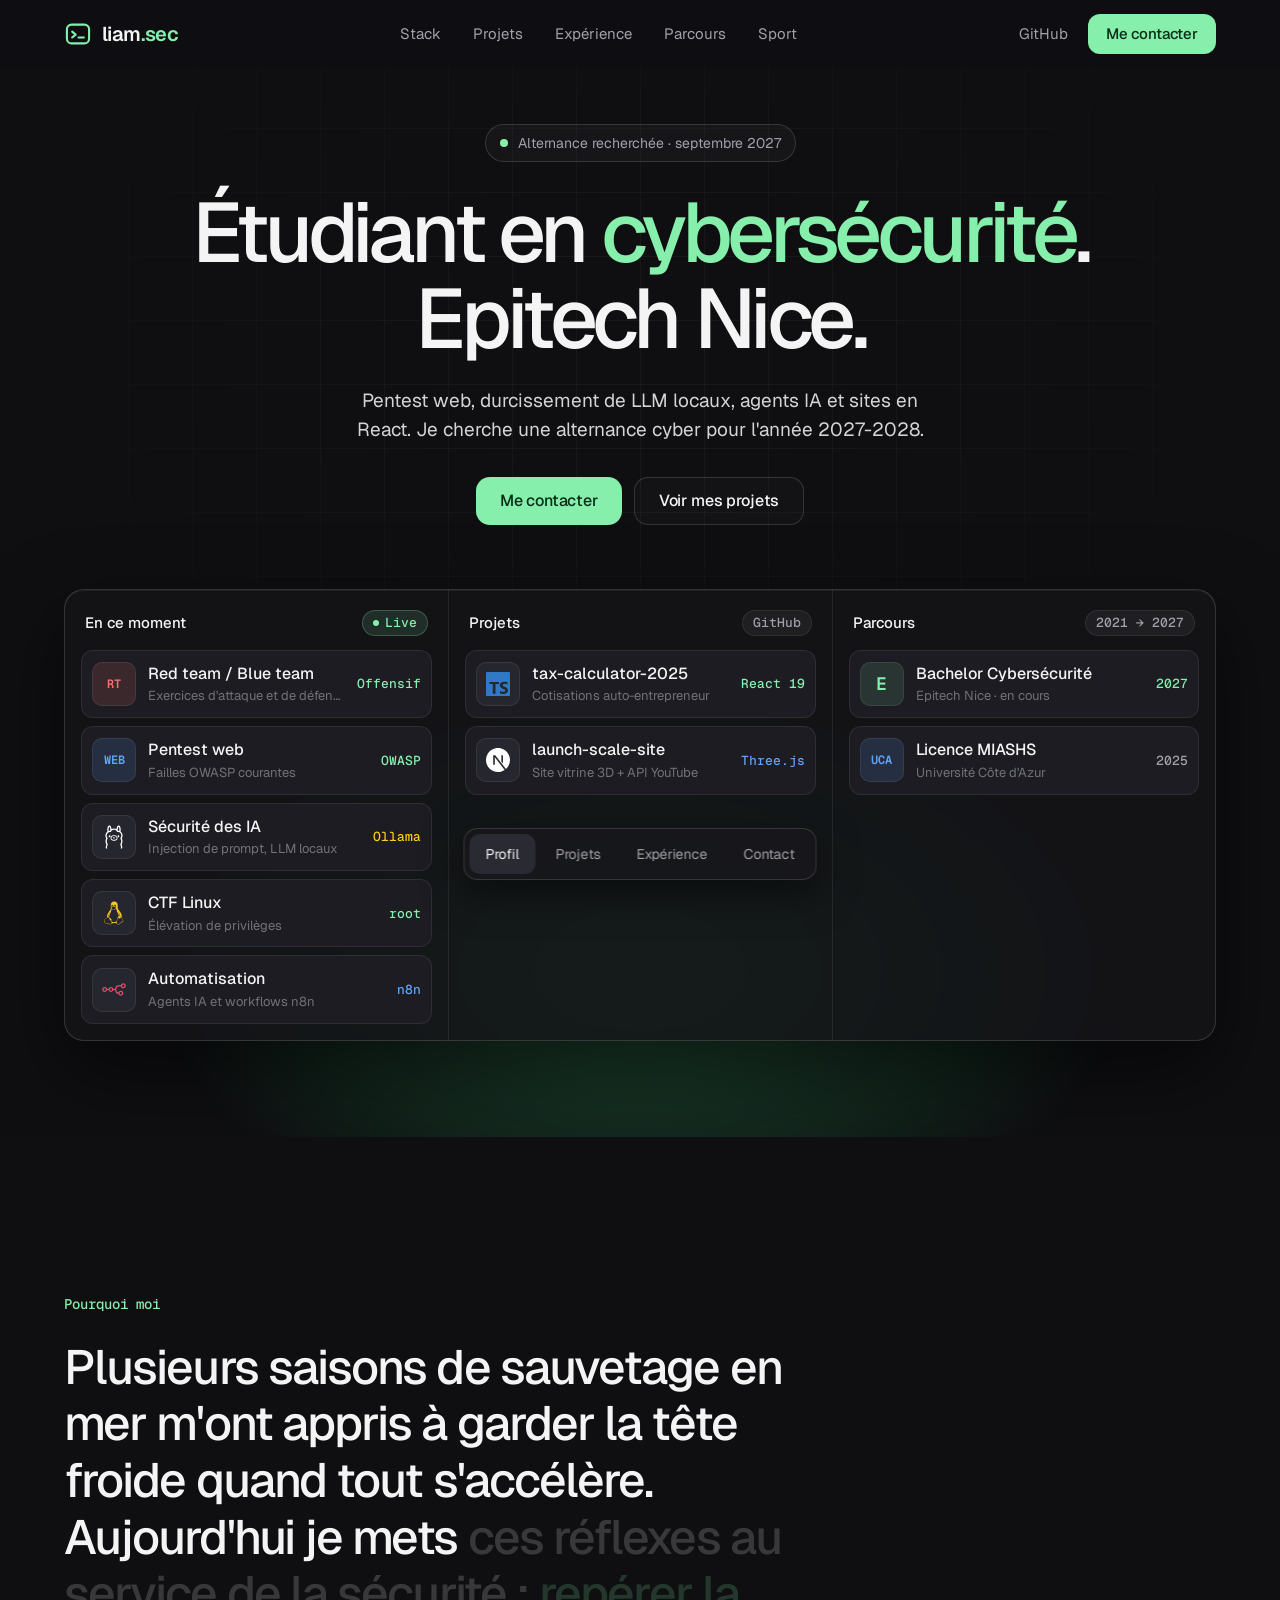
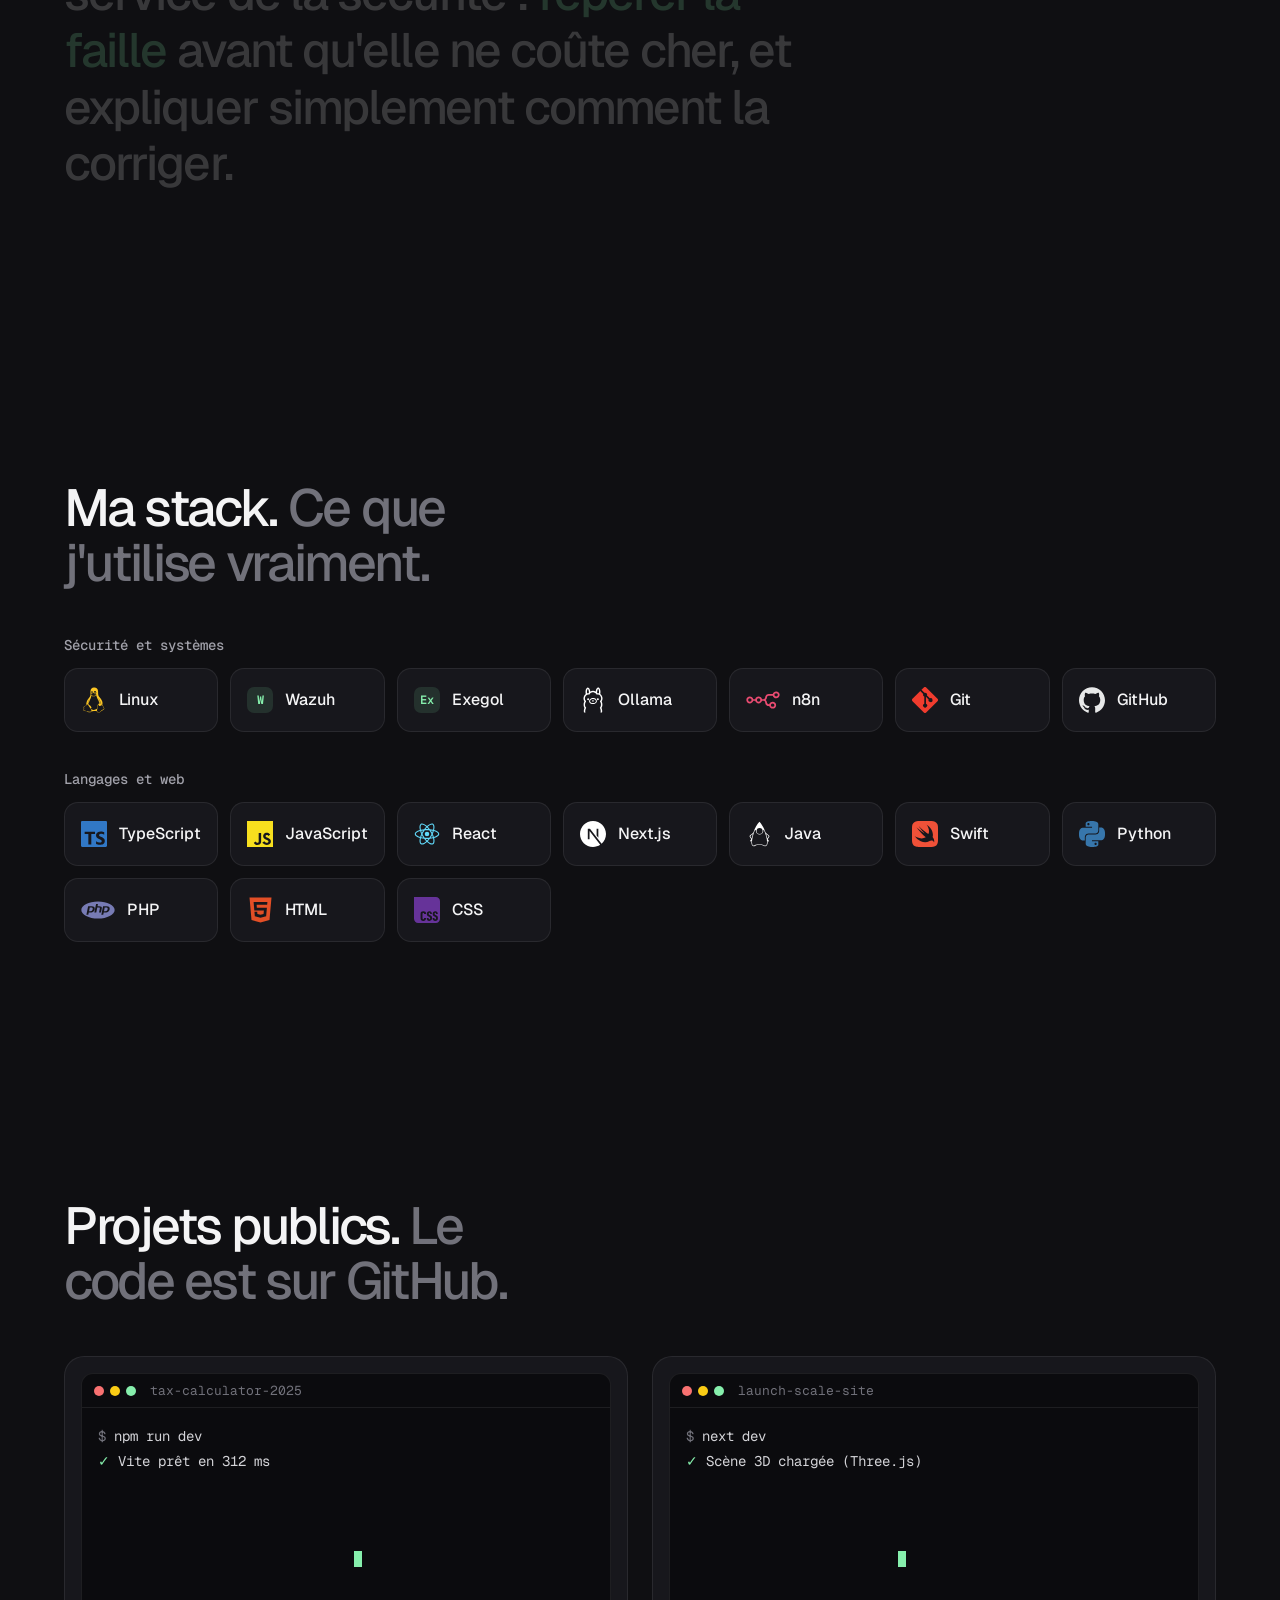
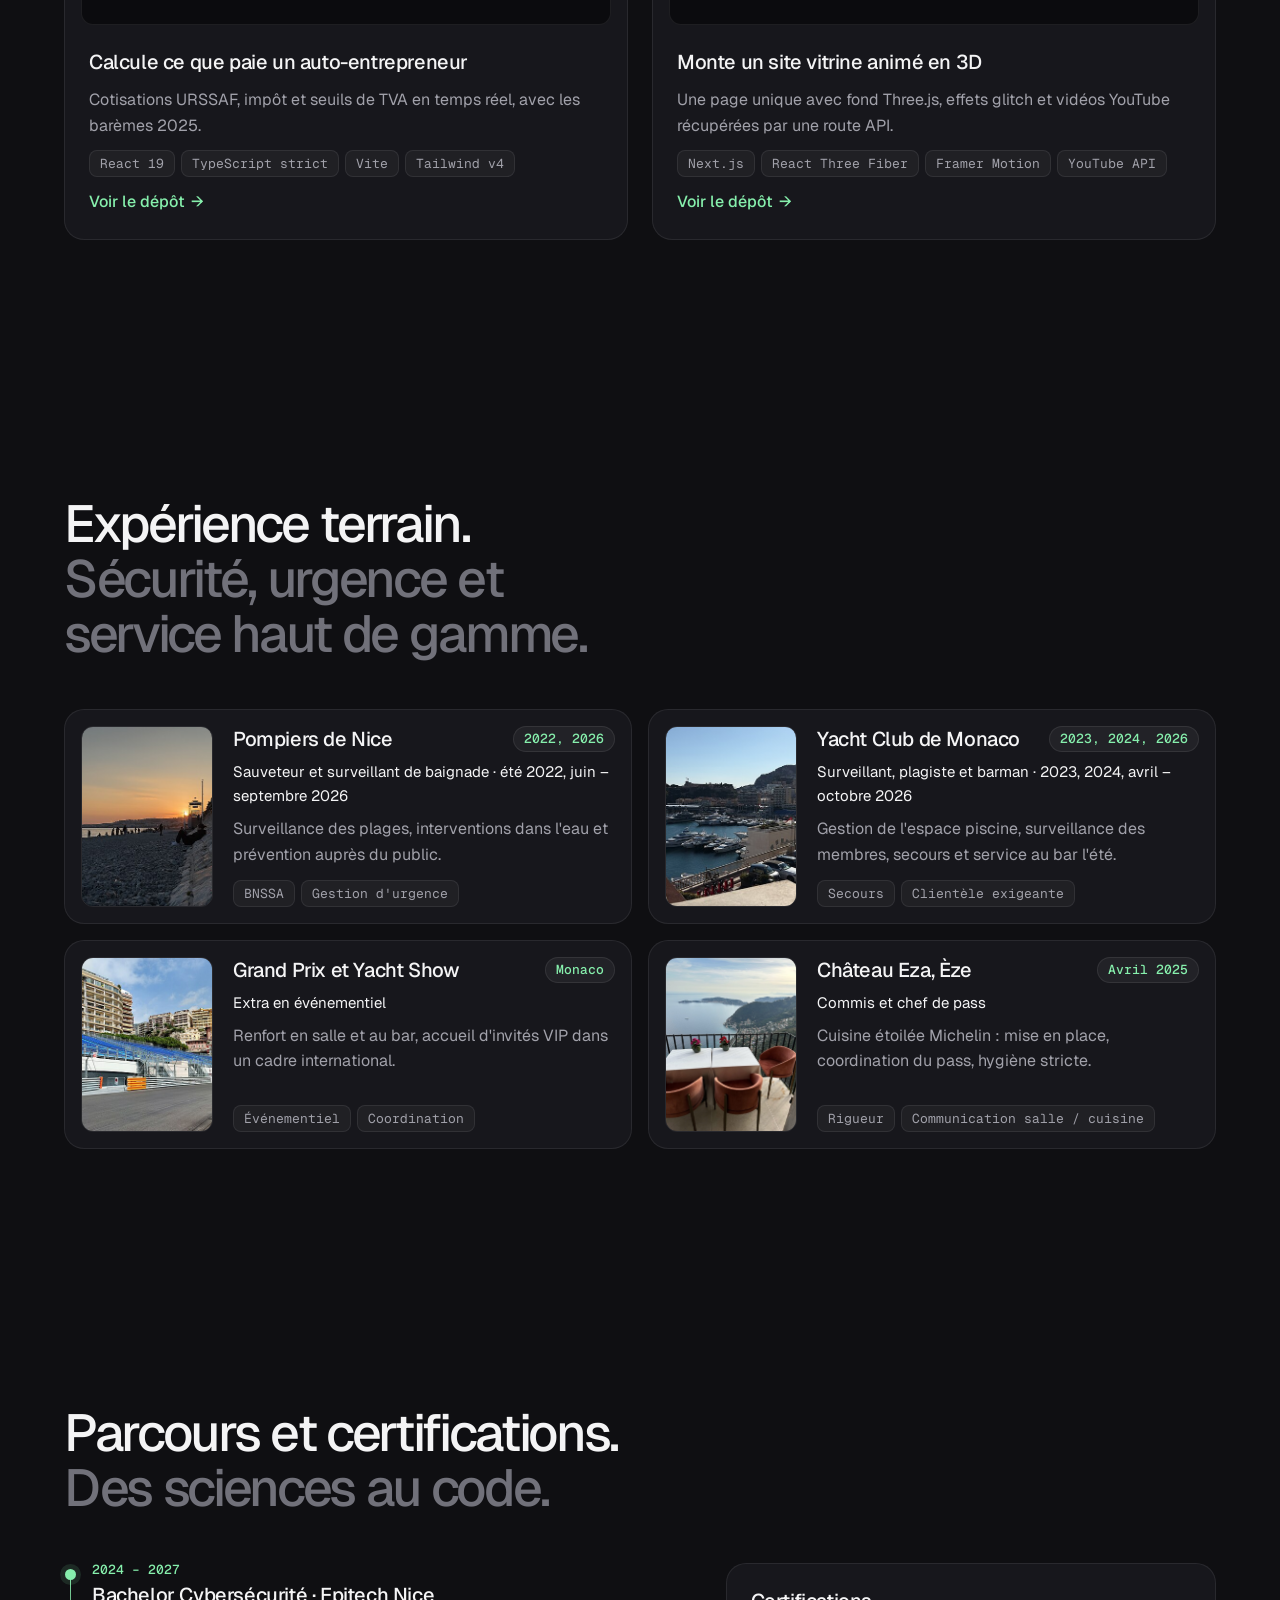
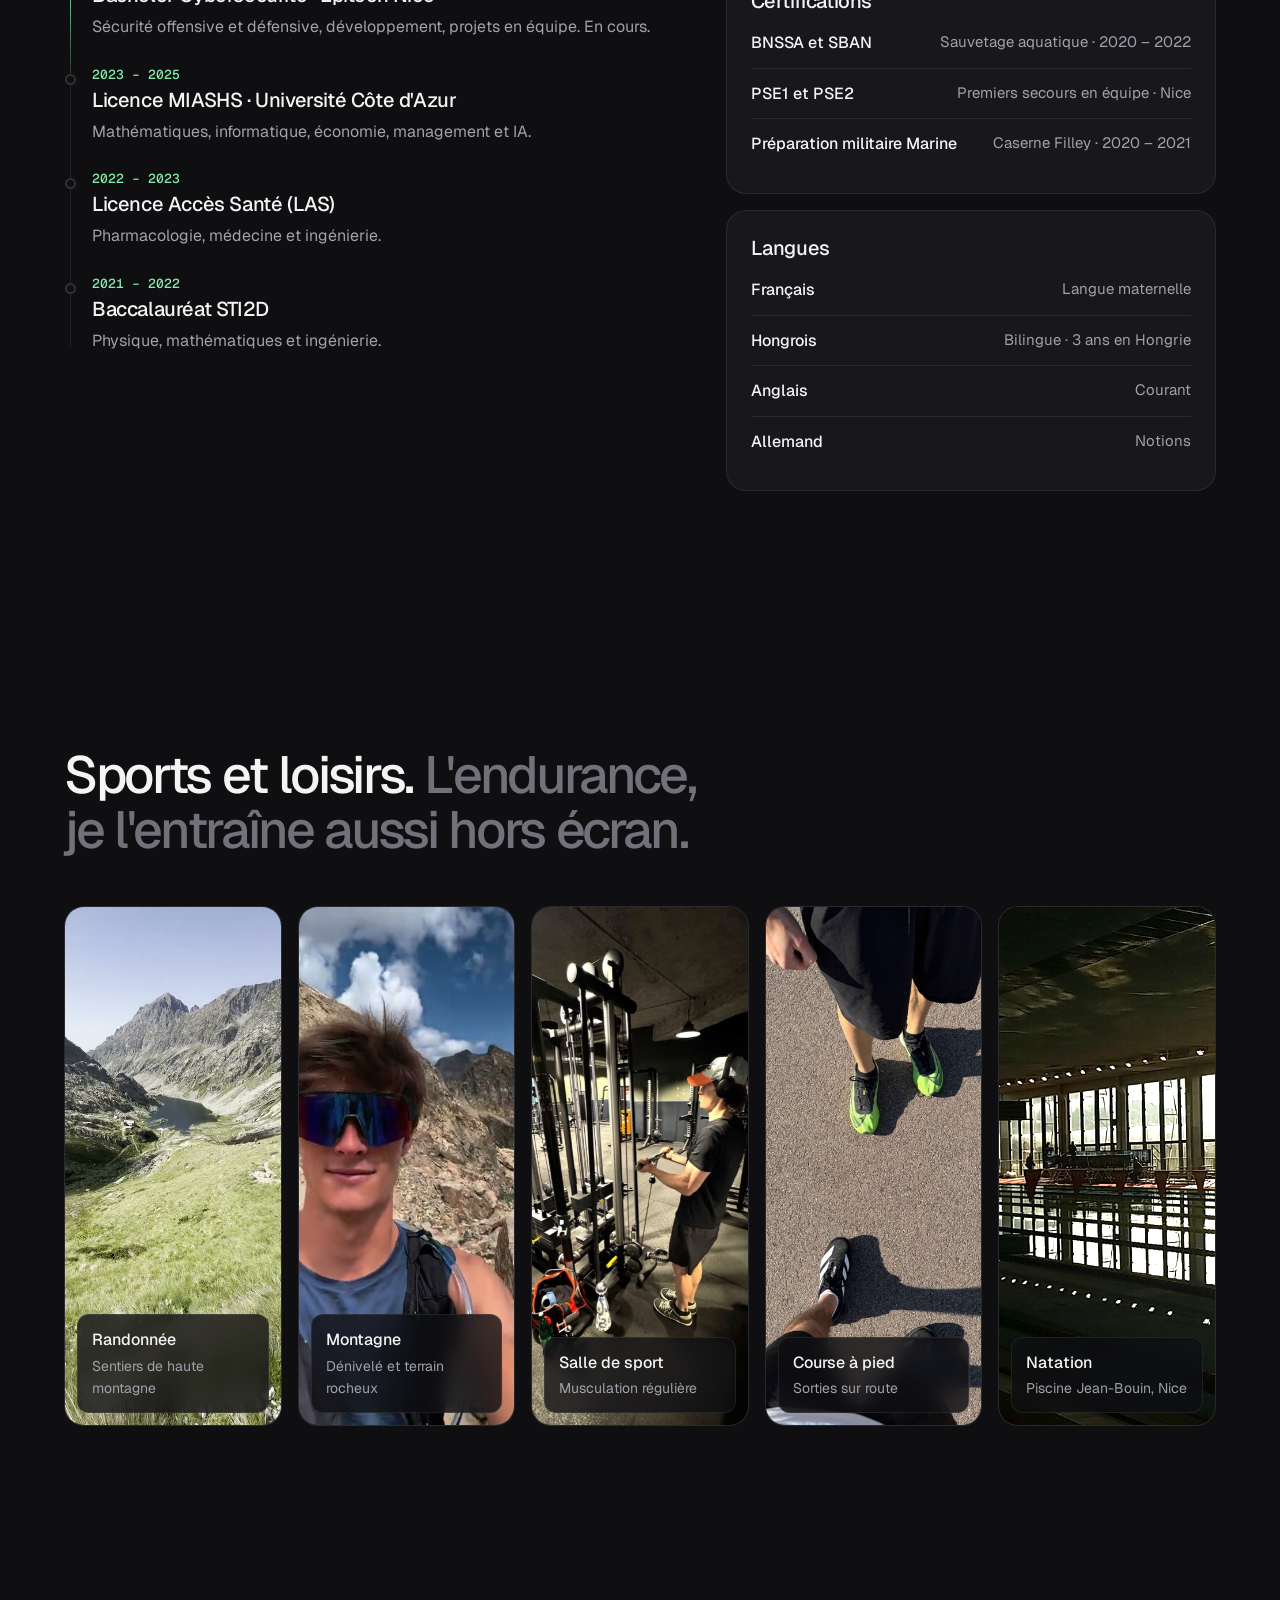
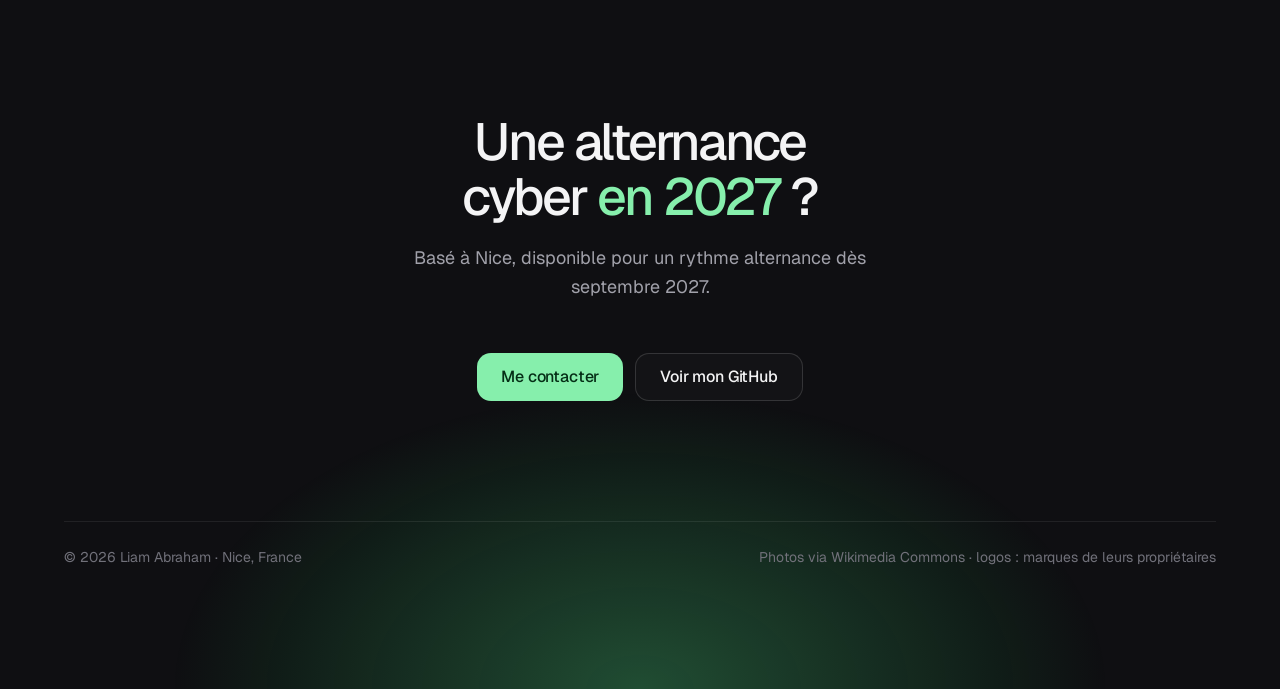
==== commit a0eb2b41: "Nouvelle vidéo pour la carte Randonnée" ====
--- a/index.html
+++ b/index.html
@@ -345,8 +345,8 @@
         </div>
         <div class="sports">
           <figure class="sport spot">
-            <video class="sport__media" data-autoplay autoplay muted loop playsinline preload="metadata" poster="img/rando-1.jpg" aria-label="Liam en randonnée sur un sentier de haute montagne">
-              <source src="video/rando-1.mp4" type="video/mp4">
+            <video class="sport__media" data-autoplay autoplay muted loop playsinline preload="metadata" poster="img/randonnee.jpg" aria-label="Vue en randonnée sur un lac de montagne et une vallée herbeuse, entre des sommets rocheux">
+              <source src="video/randonnee.mp4" type="video/mp4">
             </video>
             <figcaption class="sport__label"><b>Randonnée</b><span>Sentiers de haute montagne</span></figcaption>
           </figure>
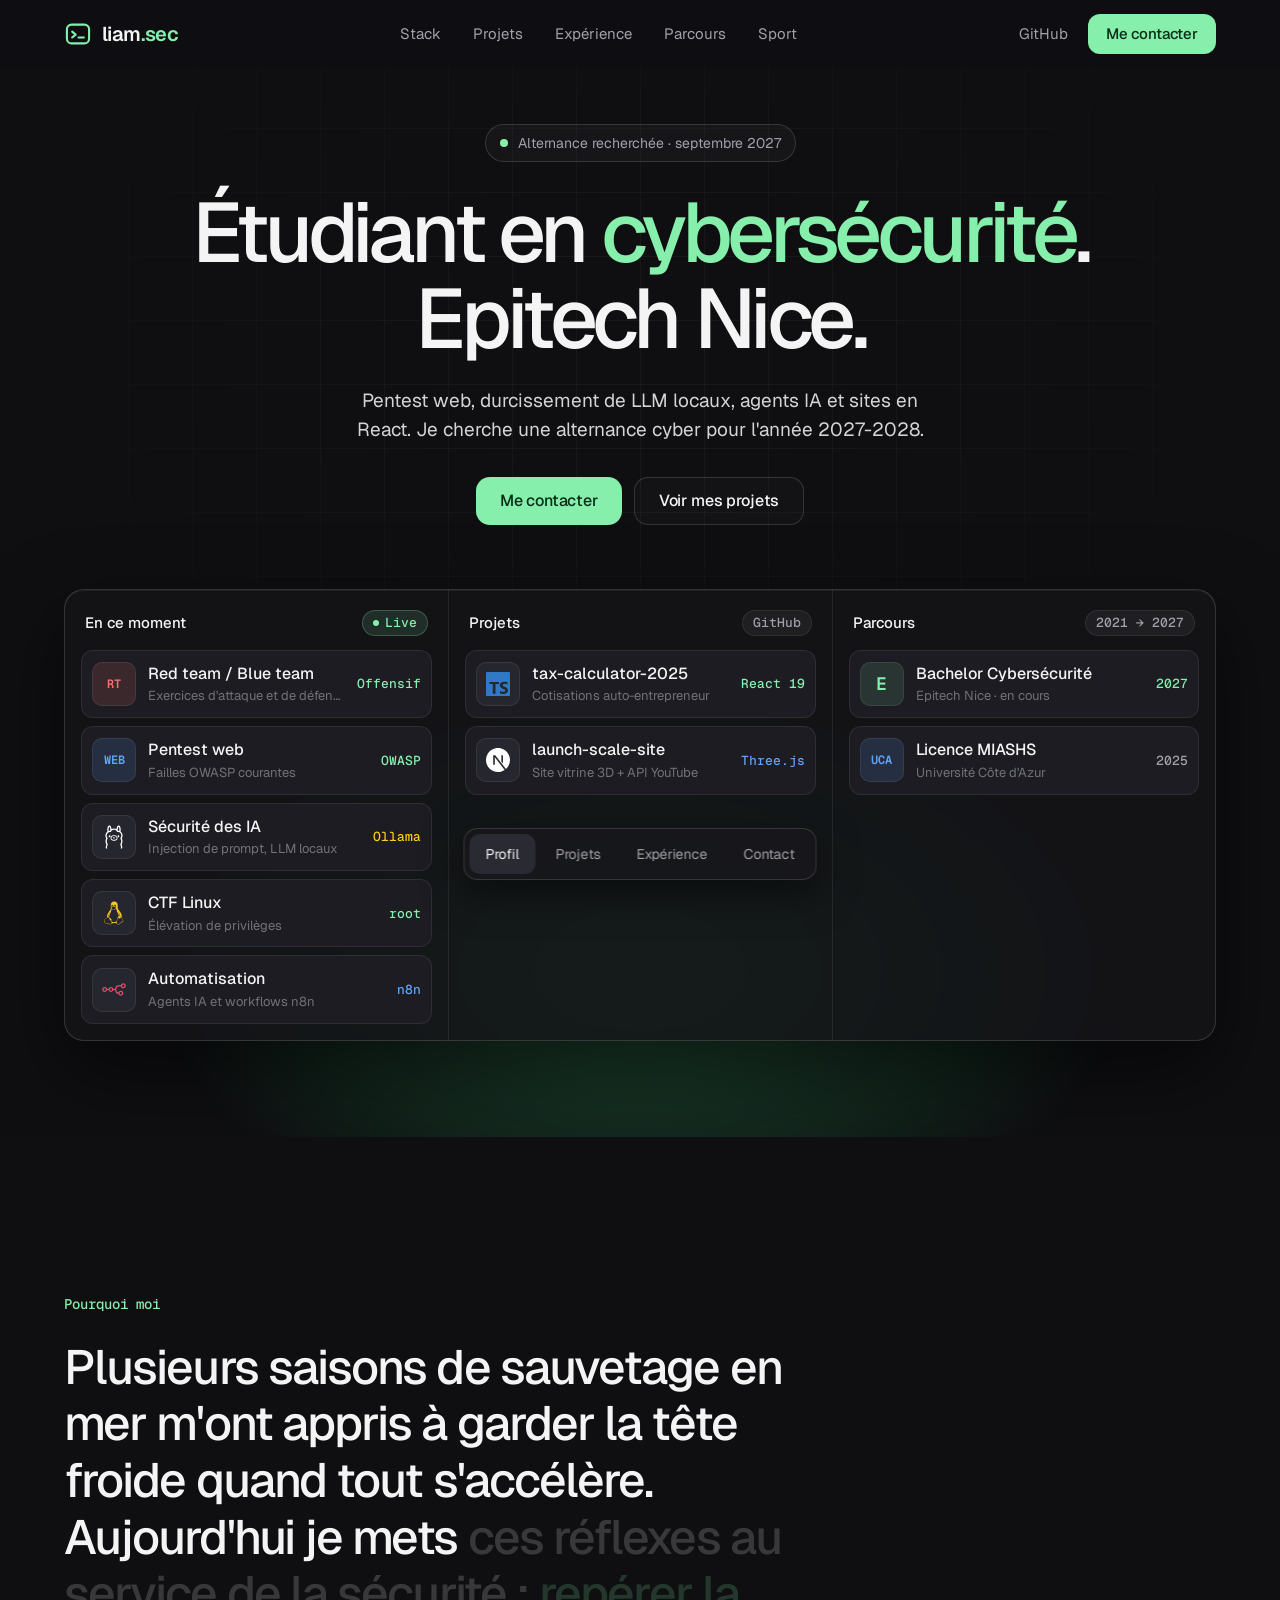
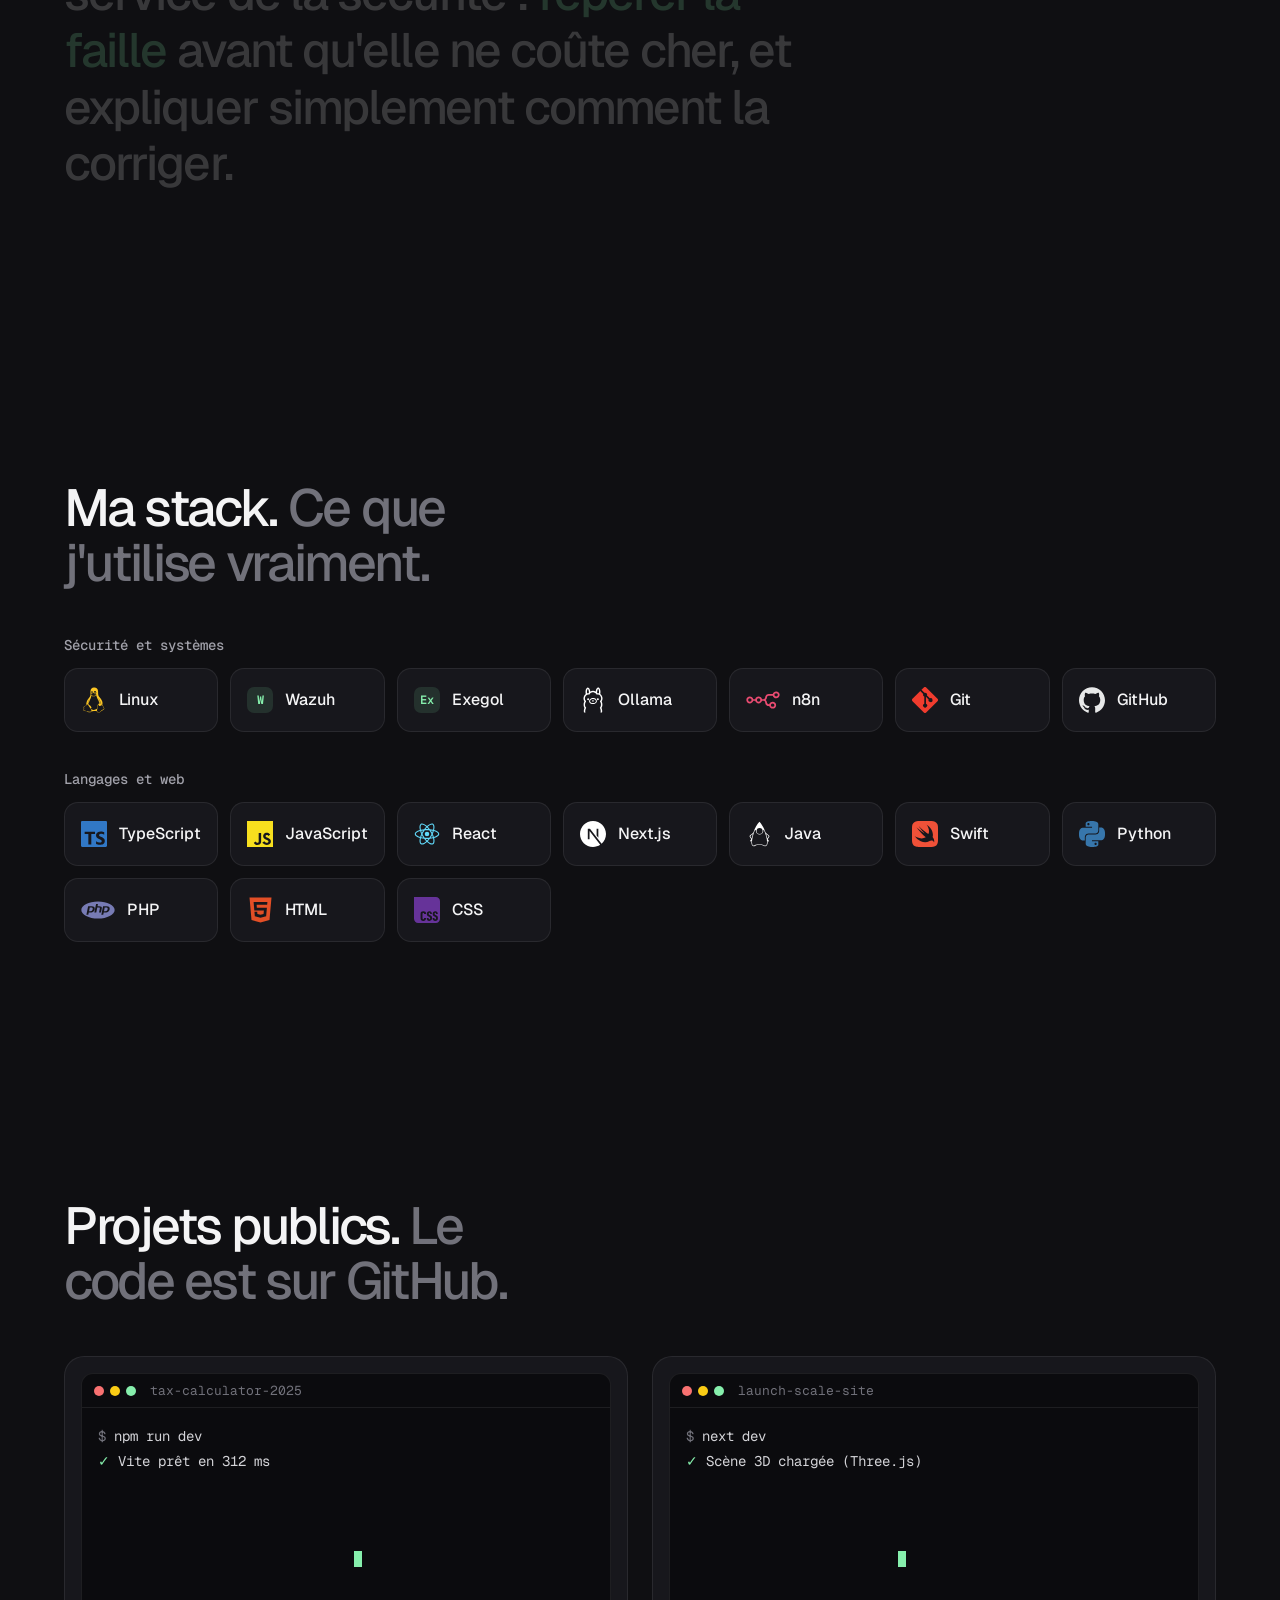
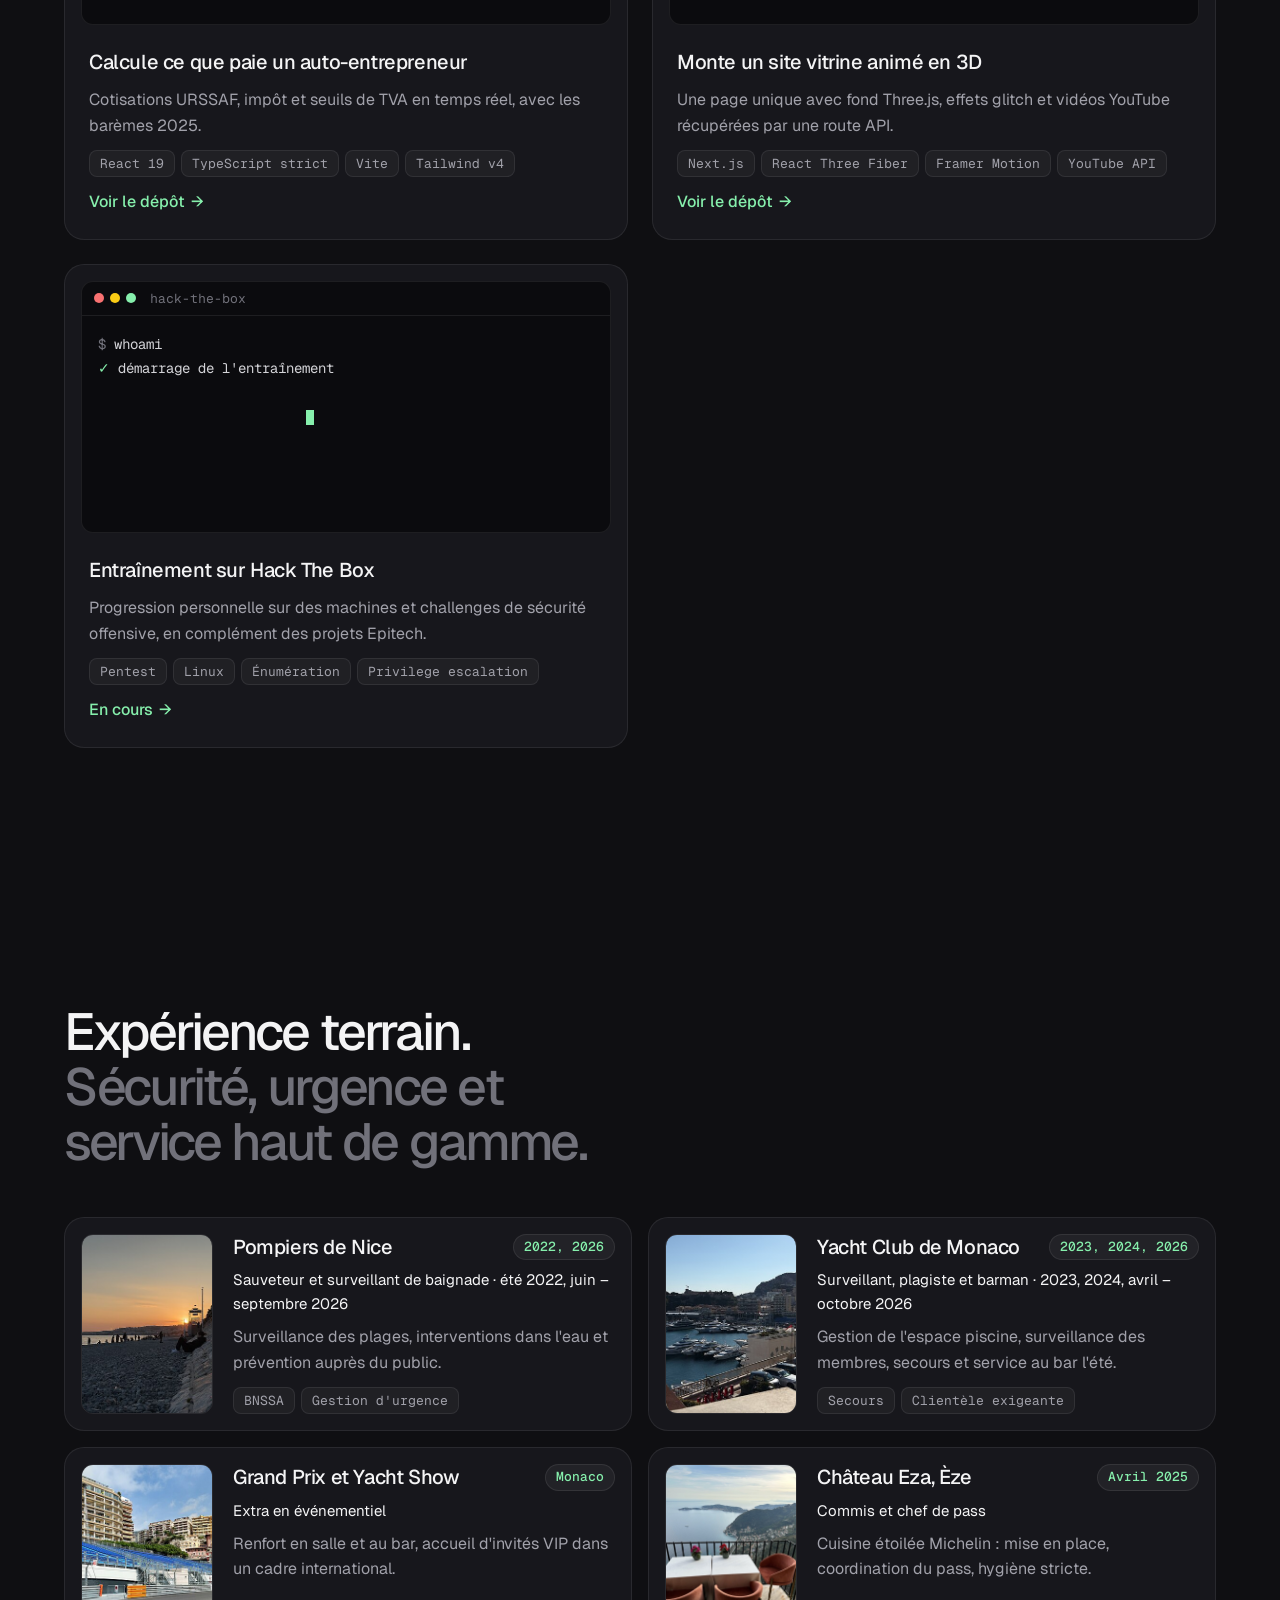
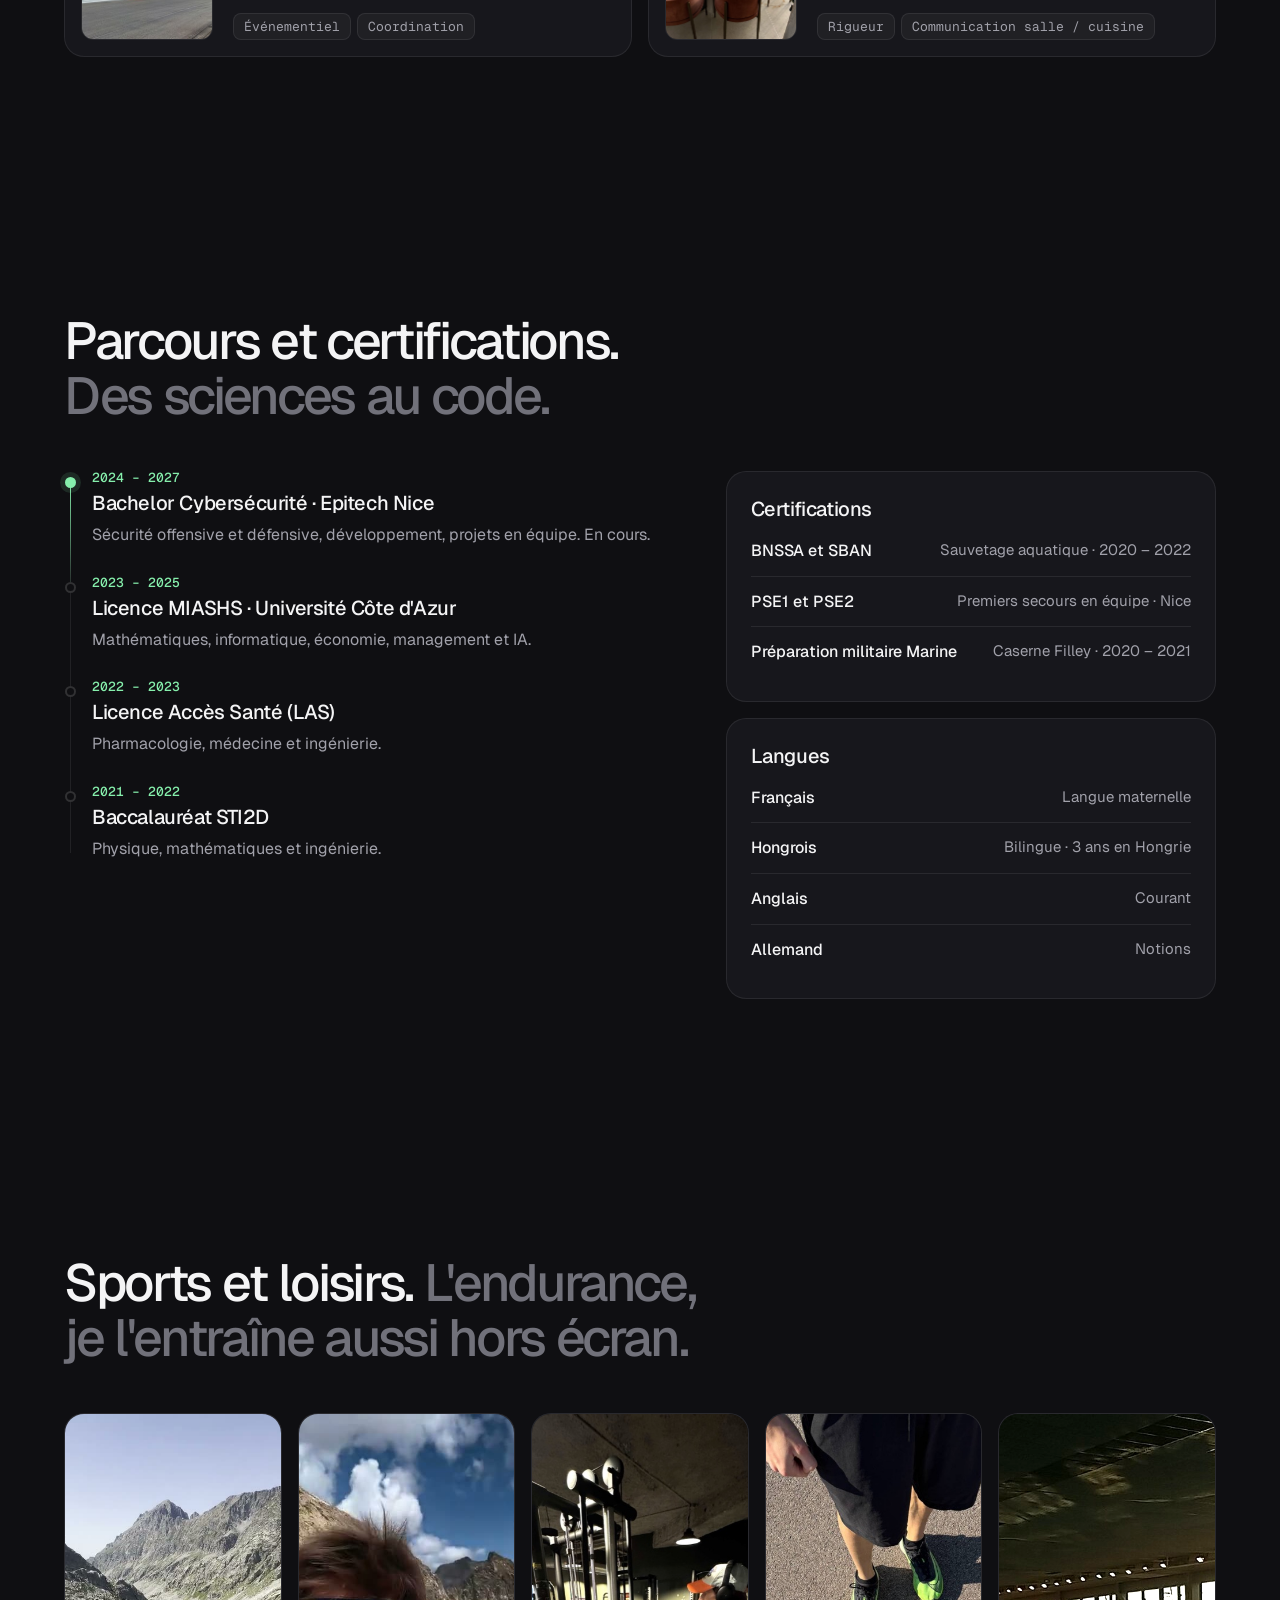
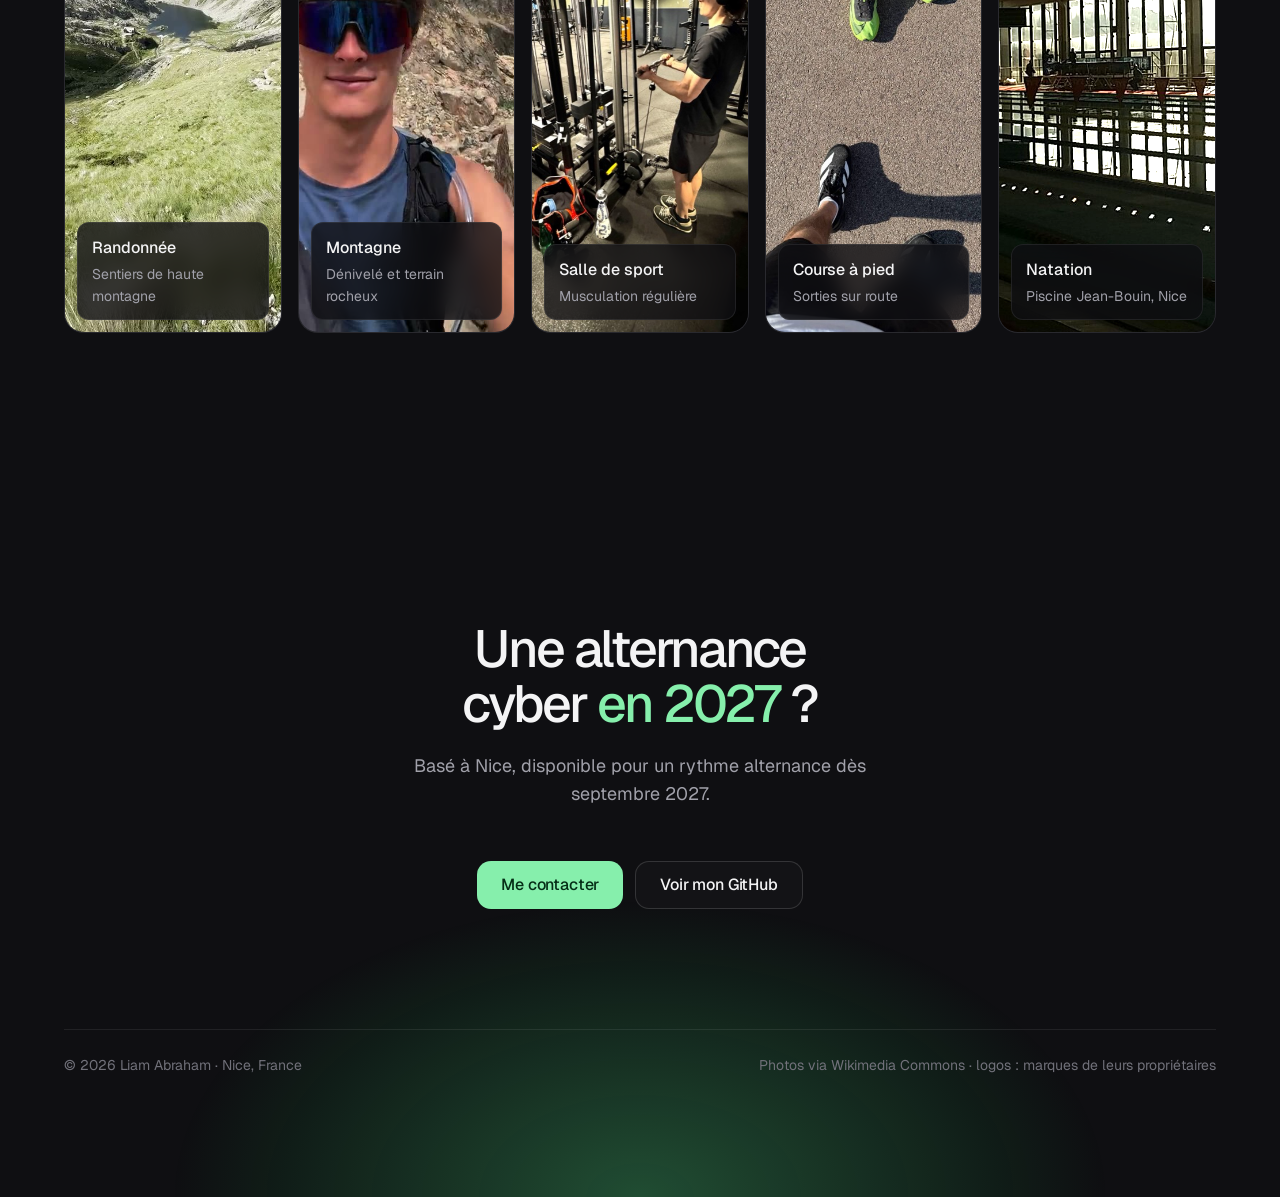
==== commit 32ad475c: "Ajout du projet Hack The Box (entraînement en cours)" ====
--- a/index.html
+++ b/index.html
@@ -232,6 +232,22 @@
               <p>Une page unique avec fond Three.js, effets glitch et vidéos YouTube récupérées par une route API.</p>
               <ul class="chips"><li>Next.js</li><li>React Three Fiber</li><li>Framer Motion</li><li>YouTube API</li></ul>
               <span class="project__link">Voir le dépôt <span aria-hidden="true">→</span></span>
+            </div>
+          </a>
+          <a class="project spot" href="https://www.hackthebox.com/">
+            <div class="term" aria-hidden="true">
+              <div class="term__bar"><i></i><i></i><i></i><span>hack-the-box</span></div>
+              <pre class="term__body" data-type-lines>
+<span class="c-dim">$</span> whoami
+<span class="c-mint">✓</span> démarrage de l'entraînement
+<span class="c-dim">›</span> Focus : énumération, Linux, privilege escalation
+<span class="c-warn">!</span> Projet tout juste lancé</pre>
+            </div>
+            <div class="project__body">
+              <h3>Entraînement sur Hack The Box</h3>
+              <p>Progression personnelle sur des machines et challenges de sécurité offensive, en complément des projets Epitech.</p>
+              <ul class="chips"><li>Pentest</li><li>Linux</li><li>Énumération</li><li>Privilege escalation</li></ul>
+              <span class="project__link">En cours <span aria-hidden="true">→</span></span>
             </div>
           </a>
         </div>
